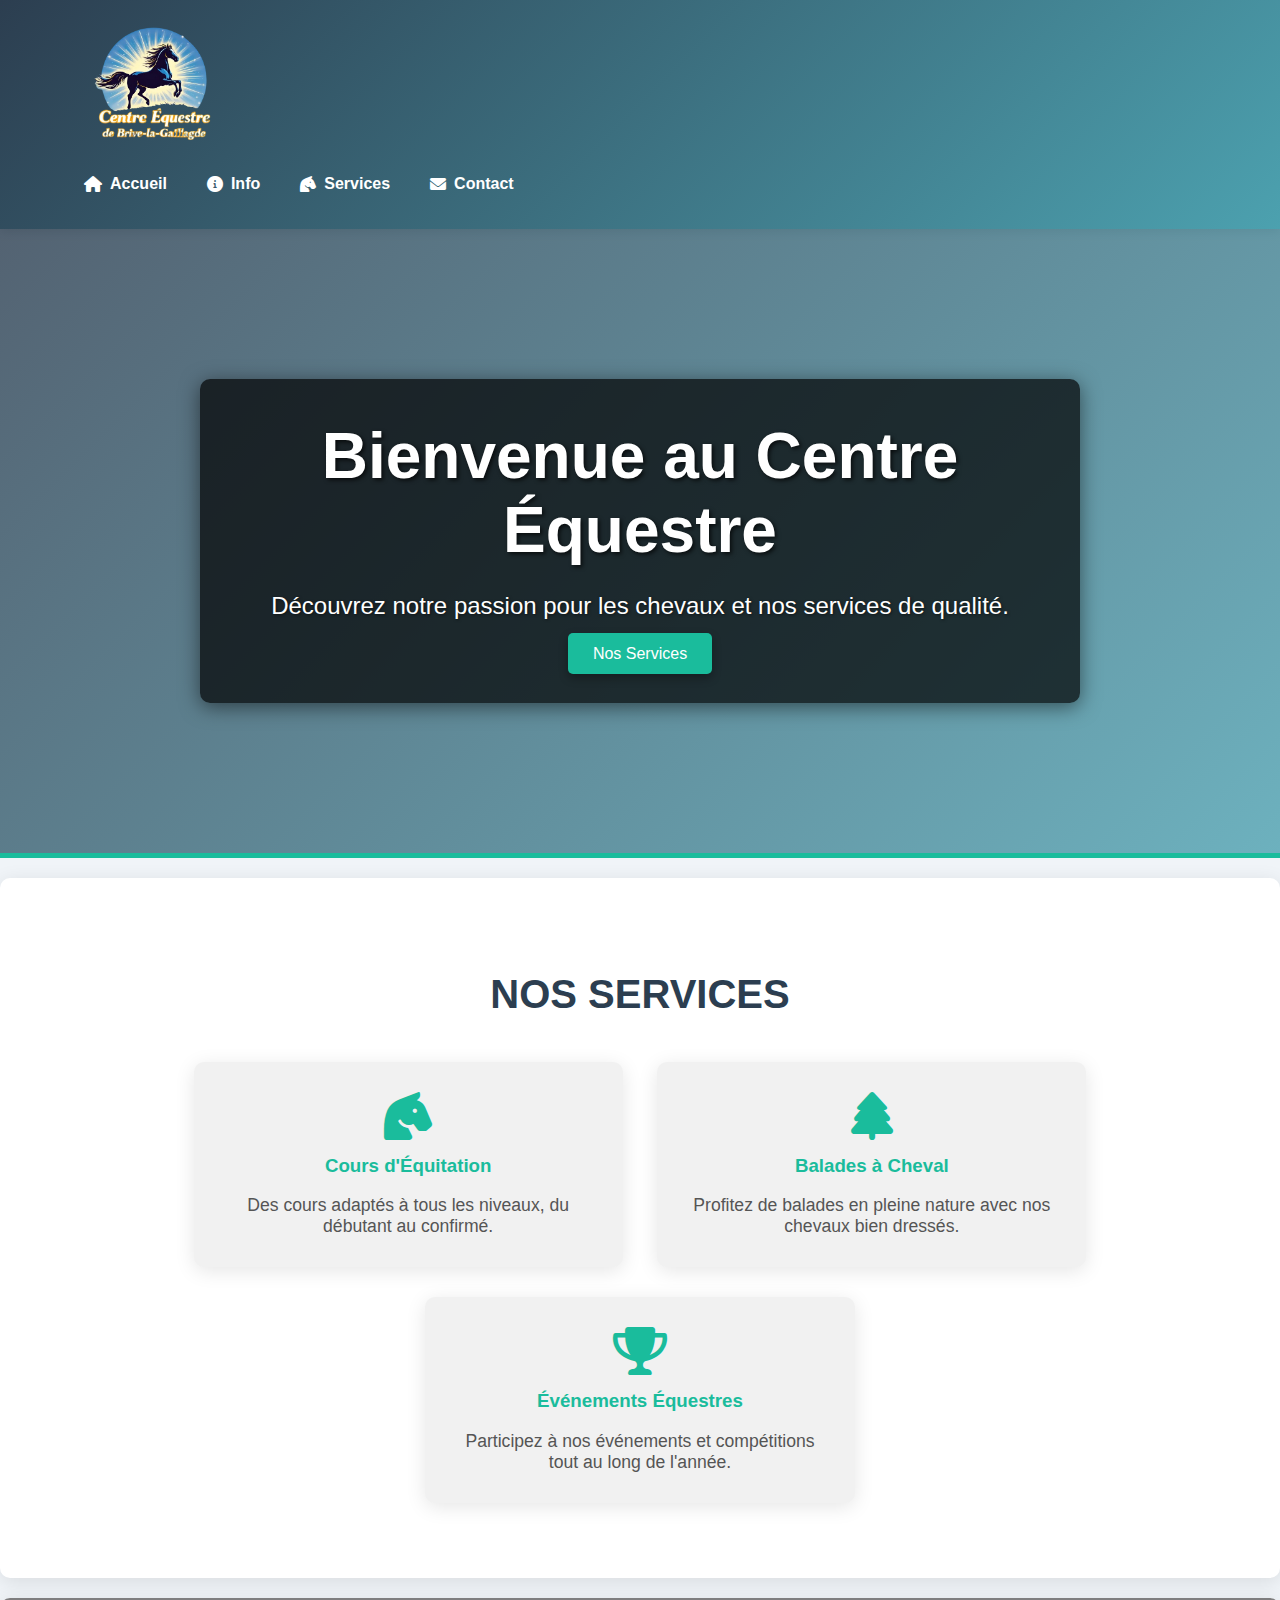
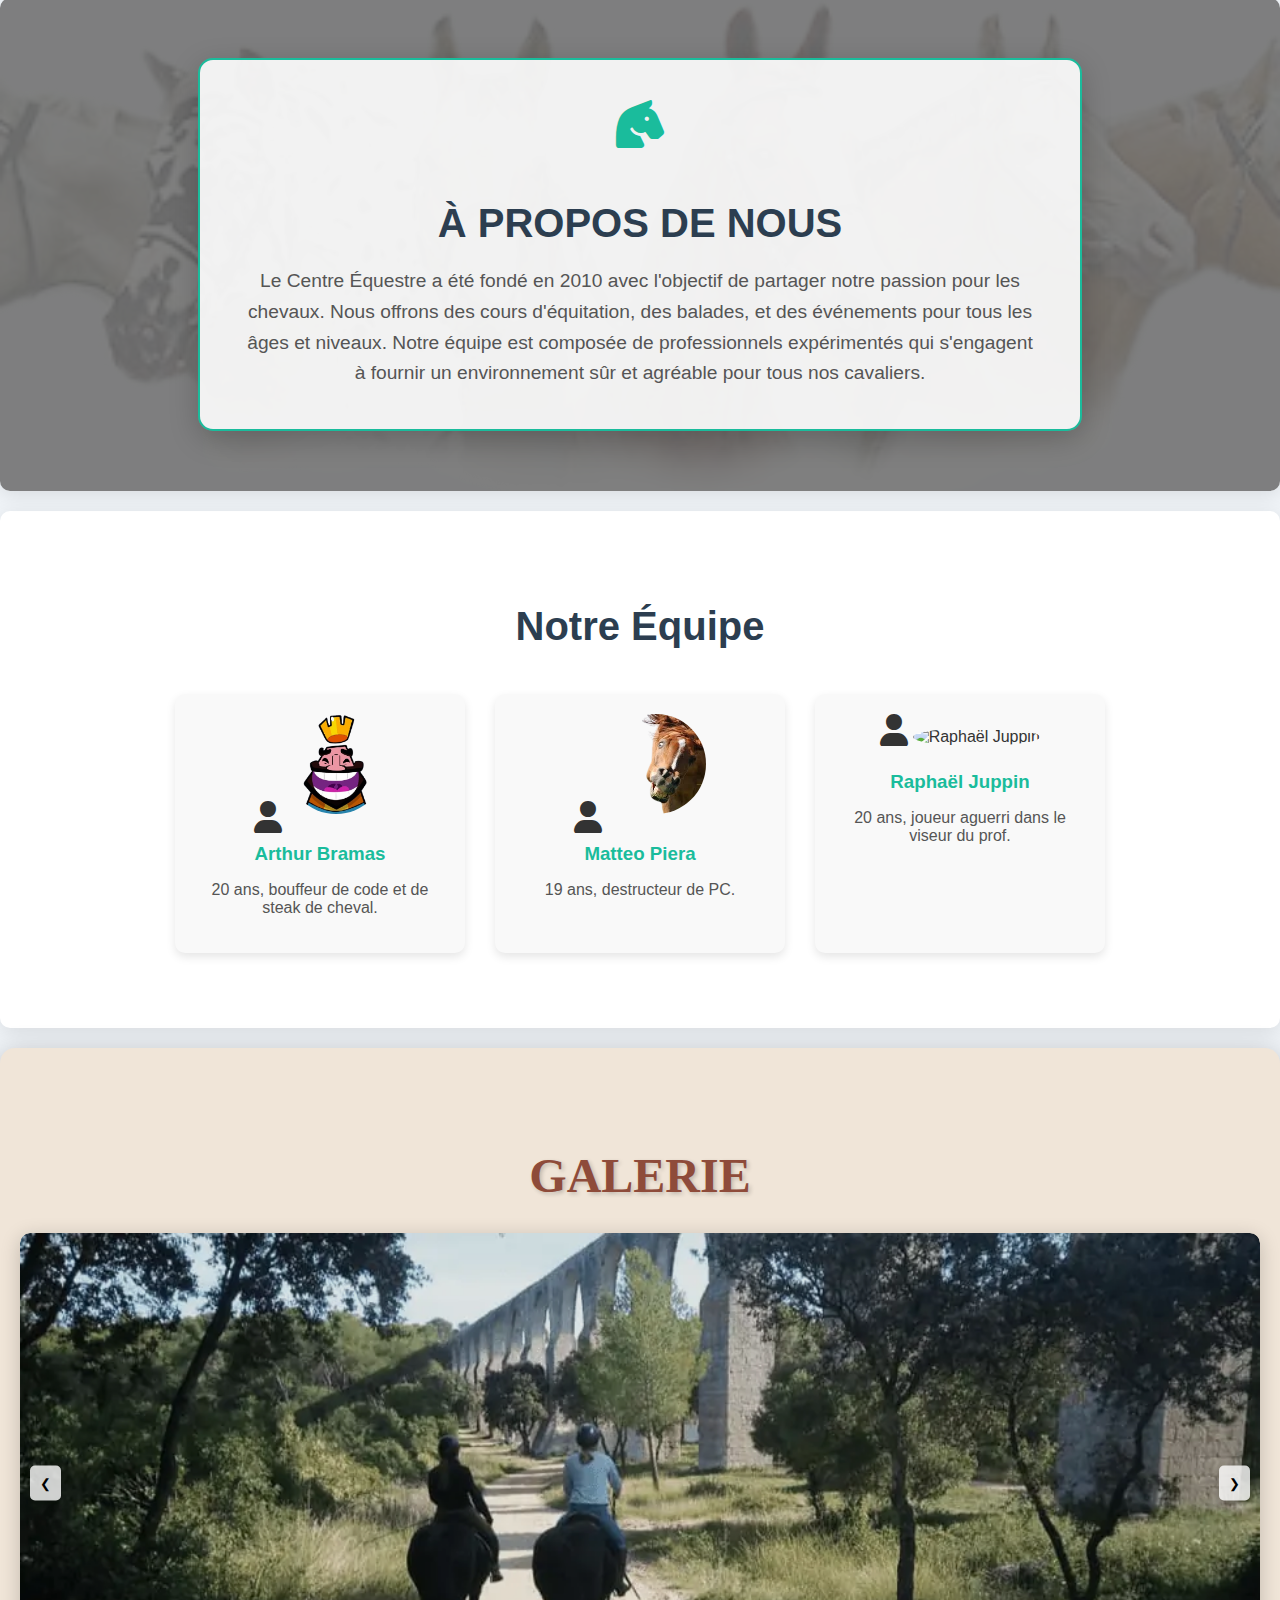
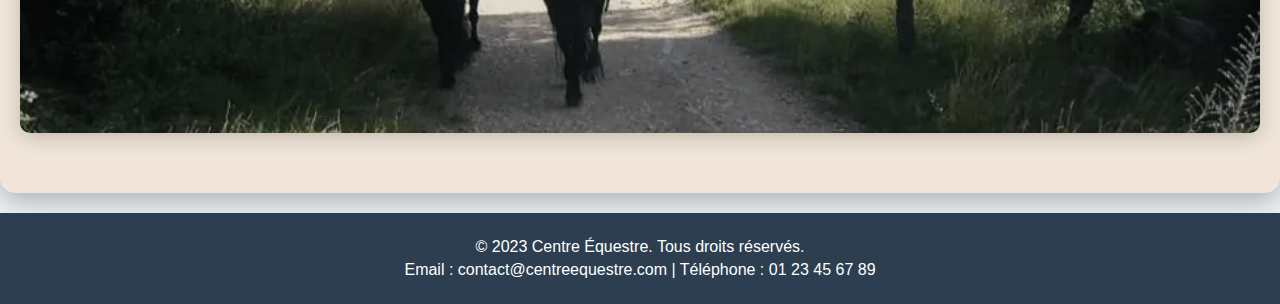
==== index.html @ 0298dc66 "Add files via upload" ====
<!DOCTYPE html>
<html lang="fr">
<head>
    <meta charset="UTF-8">
    <meta name="viewport" content="width=device-width, initial-scale=1.0">
    <title>Centre Équestre</title>
    <link rel="stylesheet" href="css/style-front.css">
    <link rel="stylesheet" href="https://cdnjs.cloudflare.com/ajax/libs/font-awesome/6.0.0-beta3/css/all.min.css">
</head>
<body>
    <header>
        <div class="container">
            <img src="pages-front/images-front/93863d47-8a92-4b31-b3c8-8f9891f6792a-removebg-preview.png" alt="Logo du Centre Équestre" class="logo">
            <nav>
                <ul>
                    <li><a href="index.html"><i class="fas fa-home"></i> Accueil</a></li>
                    <li><a href="pages-front/info/info.html"><i class="fas fa-info-circle"></i> Info</a></li>
                    <li><a href="pages/services.html"><i class="fas fa-horse-head"></i> Services</a></li>
                    <li><a href="pages/contact.html"><i class="fas fa-envelope"></i> Contact</a></li>
                </ul>
            </nav>
        </div>
    </header>

    <main>
        <section class="hero">
            <div class="hero-content">
                <h1>Bienvenue au Centre Équestre</h1>
                <p>Découvrez notre passion pour les chevaux et nos services de qualité.</p>
                <a href="pages/services.html" class="btn">Nos Services</a>
            </div>
        </section>

        <section class="features">
            <h2>Nos Services</h2>
            <div class="feature">
                <i class="fas fa-horse-head fa-3x"></i>
                <h3>Cours d'Équitation</h3>
                <p>Des cours adaptés à tous les niveaux, du débutant au confirmé.</p>
            </div>
            <div class="feature">
                <i class="fas fa-tree fa-3x"></i>
                <h3>Balades à Cheval</h3>
                <p>Profitez de balades en pleine nature avec nos chevaux bien dressés.</p>
            </div>
            <div class="feature">
                <i class="fas fa-trophy fa-3x"></i>
                <h3>Événements Équestres</h3>
                <p>Participez à nos événements et compétitions tout au long de l'année.</p>
            </div>
        </section>
        <section class="about">
            <div class="about-content">
                <i class="fas fa-horse-head"></i>
                <h2>À Propos de Nous</h2>
                <p>Le Centre Équestre a été fondé en 2010 avec l'objectif de partager notre passion pour les chevaux. Nous offrons des cours d'équitation, des balades, et des événements pour tous les âges et niveaux. Notre équipe est composée de professionnels expérimentés qui s'engagent à fournir un environnement sûr et agréable pour tous nos cavaliers.</p>
            </div>
        </section>
        
        <section class="team">
            <h2>Notre Équipe</h2>
            <div class="team-container">
                <div class="team-member">
                    <i class="fas fa-user fa-2x"></i>
                    <img src="pages-front/images-front/heheha.png" alt="Arthur Bramas" class="team-member-img">
                    <h3>Arthur Bramas</h3>
                    <p>20 ans, bouffeur de code et de steak de cheval.</p>
                  
                </div>
                <div class="team-member">
                    <i class="fas fa-user fa-2x"></i>
                    <img src="pages-front/images-front/images-removebg-preview (1).png" alt="Matteo Piera" class="team-member-img">
                    <h3>Matteo Piera</h3>
                    <p>19 ans, destructeur de PC.</p>
                   
                </div>
                <div class="team-member">
                    <i class="fas fa-user fa-2x"></i>
                    <img src="images-front/raphael.jpg" alt="Raphaël Juppin" class="team-member-img">
                    <h3>Raphaël Juppin</h3>
                    <p>20 ans, joueur aguerri dans le viseur du prof.</p>
                   
                </div>
            </div>
        </section>

       

        <section class="gallery">
            <h2>Galerie</h2>
            <div class="carousel">
                <div class="carousel-images">
                    <img src="pages-front/images-front/a-cheval-sur-les-monts-teyran-banniere.webp" alt="Cheval 1" class="carousel-image">
                    <img src="pages-front/images-front/3_5_1_9-Pferde-scaled.jpg" alt="Cheval 2" class="carousel-image">
                    <img src="pages-front/images-front/banniere-odeurs.png" alt="Cheval 3" class="carousel-image">
                    <img src="pages-front/images-front/banniere-accueil-v2-jpg_5a38ec7698bea.jpg" alt="Cheval 4" class="carousel-image">
                    <img src="pages-front/images-front/banniere-cheval800-jpg.webp" alt="Cheval 5" class="carousel-image">
                    <img src="pages-front/images-front/prepa-trans-banniere-site.webp" alt="Cheval 6" class="carousel-image">
                </div>
                <button class="carousel-button prev" onclick="moveSlide(-1)">&#10094;</button>
                <button class="carousel-button next" onclick="moveSlide(1)">&#10095;</button>
            </div>
        </section>

      
    </main>

    <footer>
        <div class="container">
            <p>&copy; 2023 Centre Équestre. Tous droits réservés.</p>
            <p>Email : contact@centreequestre.com | Téléphone : 01 23 45 67 89</p>
        </div>
    </footer>

    <script>
        let currentSlide = 0;
        const totalSlides = document.querySelectorAll('.carousel-image').length;
        const carouselImages = document.querySelector('.carousel-images');

        function showSlide(index) {
            // Réinitialiser l'index si nécessaire
            if (index >= totalSlides) {
                currentSlide = 0;
            } else if (index < 0) {
                currentSlide = totalSlides - 1;
            } else {
                currentSlide = index;
            }

            // Déplacer le carrousel
            carouselImages.style.transform = 'translateX(' + (-currentSlide * 100) + '%)';
        }

        function moveSlide(direction) {
            showSlide(currentSlide + direction);
        }

        // Fonction d'auto-défilement
        function autoSlide() {
            moveSlide(1);
        }

        // Démarrer l'auto-défilement
        let slideInterval = setInterval(autoSlide, 3000); // Change d'image toutes les 3 secondes

        // Arrêter l'auto-défilement lors du survol
        const carousel = document.querySelector('.carousel');
        carousel.addEventListener('mouseover', () => clearInterval(slideInterval));
        carousel.addEventListener('mouseout', () => slideInterval = setInterval(autoSlide, 3000));

        // Afficher la première diapositive au chargement
        showSlide(currentSlide);
    </script>
</body>
</html>
---- css/style-front.css ----
/* Style général */
body {
    font-family: 'Arial', sans-serif;
    margin: 0;
    padding: 0;
    background-color: #f0f4f8;
    color: #333;
    transition: background-color 0.3s ease;
}

.container {
    width: 90%;
    max-width: 1200px;
    margin: 0 auto;
}

/* En-tête */
header {
    background: linear-gradient(135deg, #2c3e50, #4ca1af);
    color: white;
    padding: 20px 0;
    box-shadow: 0 2px 10px rgba(0, 0, 0, 0.2);
    transition: background 0.3s ease;
}

.header-content {
    display: flex;
    justify-content: space-between;
    align-items: center;
}

.logo {
    width: 180px;
    transition: transform 0.3s;
}

.logo:hover {
    transform: scale(1.1);
}

nav ul {
    list-style: none;
    padding: 0;
    display: flex;
}

nav ul li {
    margin: 0 20px;
}

nav ul li a {
    color: white;
    text-decoration: none;
    font-weight: bold;
    transition: color 0.3s, transform 0.3s;
    display: flex;
    align-items: center;
}

nav ul li a i {
    margin-right: 8px;
}

nav ul li a:hover {
    color: #1abc9c;
    transform: scale(1.05);
}

/* Section Héros */
.hero {
    background: linear-gradient(135deg, rgba(44, 62, 80, 0.8), rgba(76, 160, 175, 0.8)), url('images/cheval1.jpg') no-repeat center center/cover;
    color: white;
    text-align: center;
    padding: 150px 20px;
    position: relative;
    border-bottom: 5px solid #1abc9c;
    animation: fadeIn 1s;
    overflow: hidden;
}

.hero-content {
    background: rgba(0, 0, 0, 0.7);
    padding: 40px;
    border-radius: 10px;
    max-width: 800px;
    margin: 0 auto;
    box-shadow: 0 4px 20px rgba(0, 0, 0, 0.5);
    position: relative;
    z-index: 1;
    transition: transform 0.3s;
}

.hero-content:hover {
    transform: scale(1.05);
}

.hero h1 {
    font-size: 4em;
    margin: 0 0 20px;
    animation: slideIn 0.5s;
    text-shadow: 2px 2px 4px rgba(0, 0, 0, 0.7);
    transition: color 0.3s;
}

.hero h1:hover {
    color: #ffeb3b;
}

.hero p {
    font-size: 1.5em;
    margin: 10px 0 20px;
    line-height: 1.6;
    text-shadow: 1px 1px 3px rgba(0, 0, 0, 0.5);
    transition: color 0.3s;
}

.hero p:hover {
    color: #ffeb3b;
}

.btn {
    background: #ffeb3b;
    color: #333;
    padding: 12px 25px;
    text-decoration: none;
    border-radius: 5px;
    transition: background 0.3s, transform 0.3s;
    font-size: 1.2em;
    box-shadow: 0 4px 10px rgba(0, 0, 0, 0.3);
}

.btn:hover {
    background: #fdd835;
    transform: scale(1.05);
    box-shadow: 0 6px 15px rgba(0, 0, 0, 0.4);
}

/* Section des fonctionnalités */
.features {
    padding: 60px 20px;
    text-align: center;
    background-color: #ffffff;
    border-radius: 10px;
    box-shadow: 0 4px 20px rgba(0, 0, 0, 0.1);
    margin: 20px 0;
    transition: transform 0.3s;
}

.features:hover {
    transform: scale(1.02);
}

.features h2 {
    margin-bottom: 30px;
    font-size: 2.5em;
    color: #2c3e50;
    text-transform: uppercase;
}

.feature {
    background: #f1f1f1;
    border-radius: 10px;
    padding: 30px;
    margin: 15px;
    box-shadow: 0 4px 20px rgba(0, 0, 0, 0.1);
    display: inline-block;
    width: calc(33% - 40px);
    transition: transform 0.3s, box-shadow 0.3s, background-color 0.3s;
    position: relative;
}

.feature i {
    color: #1abc9c;
    margin-bottom: 15px;
    font-size: 3em;
}

.feature:hover {
    transform: translateY(-10px);
    box-shadow: 0 8px 30px rgba(0, 0, 0, 0.2);
    background-color: #e0f7fa;
}

.feature h3 {
    margin-top: 0;
    color: #1abc9c;
    transition: color 0.3s;
}

.feature:hover h3 {
    color: #00796b;
}

.feature p {
    margin: 10px 0 0;
    color: #555;
    font-size: 1.1em;
    transition: color 0.3s;
}

.feature:hover p {
    color: #333;
}

/* Section des témoignages */
.testimonials {
    background: #e9f1f7;
    padding: 60px 20px;
    text-align: center;
}

.testimonials h2 {
    margin-bottom: 30px;
    font-size: 2.5em;
}

.testimonial {
    margin: 20px 0;
    font-style: italic;
    transition: transform 0.3s;
}

.testimonial:hover {
    transform: scale(1.05);
}

/* Section galerie */
.gallery {
    padding: 60px 20px; /* Espacement autour de la section */
    background-color: #f0e5d8; /* Fond beige clair pour la section */
    border-radius: 15px; /* Coins arrondis */
    box-shadow: 0 8px 30px rgba(0, 0, 0, 0.3); /* Ombre plus marquée pour donner de la profondeur */
    margin: 20px 0; /* Marge en haut et en bas */
    text-align: center; /* Centrer le texte */
    position: relative; /* Position relative pour les éléments internes */
    overflow: hidden; /* Pour masquer les débordements */
}

.gallery h2 {
    margin-bottom: 30px; /* Espacement sous le titre */
    font-size: 3em; /* Taille du titre */
    color: #8e4b3a; /* Couleur du titre */
    text-transform: uppercase; /* Mettre en majuscules */
    font-family: 'Georgia', serif; /* Police serif pour un style élégant */
    position: relative; /* Position relative pour l'animation */
    z-index: 1; /* Placer le titre au-dessus de l'élément de fond */
    text-shadow: 2px 2px 4px rgba(0, 0, 0, 0.2); /* Ombre pour le texte */
}

.gallery-container {
    display: grid; /* Utiliser une grille pour aligner les images */
    grid-template-columns: repeat(auto-fill, minmax(250px, 1fr)); /* Grille responsive */
    gap: 20px; /* Espacement entre les images */
    z-index: 1; /* Placer les images au-dessus de l'élément de fond */
}

.gallery-item {
    position: relative; /* Position relative pour les éléments internes */
    overflow: hidden; /* Pour masquer les débordements */
    border-radius: 10px; /* Coins arrondis */
    transition: transform 0.3s, box-shadow 0.3s; /* Transition pour l'effet de survol */
}

.gallery-item img {
    width: 100%; /* Largeur de l'image */
    height: auto; /* Hauteur automatique pour garder les proportions */
    border-radius: 10px; /* Coins arrondis pour l'image */
    transition: transform 0.3s; /* Transition pour l'effet de survol */
}

.gallery-item:hover {
    transform: scale(1.05); /* Effet de zoom au survol */
    box-shadow: 0 8px 30px rgba(0, 0, 0, 0.3); /* Ombre plus marquée au survol */
}

.gallery-item:hover img {
    transform: scale(1.1); /* Légère augmentation de la taille de l'image au survol */
}

/* Ajout d'un effet de filtre sur les images */
.gallery-item::before {
    content: ''; /* Créer un élément avant */
    position: absolute; /* Positionner l'élément */
    top: 0; /* Alignement en haut */
    left: 0; /* Alignement à gauche */
    right: 0; /* Alignement à droite */
    bottom: 0; /* Alignement en bas */
    background: rgba(142, 75, 58, 0.5); /* Couleur semi-transparente pour un effet de filtre */
    opacity: 0; /* Opacité initiale */
    transition: opacity 0.3s; /* Transition pour l'effet de survol */
}

.gallery-item:hover::before {
    opacity: 1; /* Rendre l'élément visible au survol */
}

/* Pied de page */
footer {
    background: #2c3e50;
    color: white;
    text-align: center;
    padding: 15px 0;
    position: relative;
    bottom: 0;
    width: 100%;
}

footer p {
    margin: 5px 0; /* Espacement autour des paragraphes */
}

/* Animations */
@keyframes fadeIn {
    from {
        opacity: 0;
    }
    to {
        opacity: 1;
    }
}

@keyframes slideIn {
    from {
        transform: translateY(-20px);
        opacity: 0;
    }
    to {
        transform: translateY(0);
        opacity: 1;
    }
}

/* Section À Propos de Nous */
.about {
    background-color: #ffffff; /* Fond blanc pour la section */
    padding: 60px 20px; /* Espacement autour de la section */
    border-radius: 10px; /* Coins arrondis */
    box-shadow: 0 4px 20px rgba(0, 0, 0, 0.1); /* Ombre pour donner de la profondeur */
    text-align: center; /* Centrer le texte */
    margin: 20px 0; /* Marge en haut et en bas */
}

.about h2 {
    margin-bottom: 20px; /* Espacement sous le titre */
    font-size: 2.5em; /* Taille du titre */
    color: #2c3e50; /* Couleur du titre */
}

.about p {
    font-size: 1.2em; /* Taille de la police pour le texte */
    line-height: 1.6; /* Hauteur de ligne pour une meilleure lisibilité */
    color: #555; /* Couleur du texte */
    max-width: 800px; /* Largeur maximale pour le texte */
    margin: 0 auto; /* Centrer le texte */
}

/* Section Notre Équipe */
.team {
    padding: 60px 20px; /* Espacement autour de la section */
    background-color: #ffffff; /* Fond blanc pour la section */
    border-radius: 10px; /* Coins arrondis */
    box-shadow: 0 4px 20px rgba(0, 0, 0, 0.1); /* Ombre pour donner de la profondeur */
    margin: 20px 0; /* Marge en haut et en bas */
}

.team h2 {
    margin-bottom: 30px; /* Espacement sous le titre */
    font-size: 2.5em; /* Taille du titre */
    color: #2c3e50; /* Couleur du titre */
    text-align: center; /* Centrer le titre */
}

.team-container {
    display: flex; /* Utiliser flexbox pour aligner les membres de l'équipe */
    justify-content: center; /* Centrer les membres */
    flex-wrap: wrap; /* Permettre aux éléments de passer à la ligne */
}

.team-member {
    background: #f9f9f9; /* Fond gris clair pour chaque membre */
    border-radius: 10px; /* Coins arrondis */
    padding: 20px; /* Espacement interne */
    margin: 15px; /* Marge entre les membres */
    box-shadow: 0 4px 10px rgba(0, 0, 0, 0.1); /* Ombre pour donner de la profondeur */
    width: 250px; /* Largeur fixe pour les membres */
    text-align: center; /* Centrer le texte */
    transition: transform 0.3s, box-shadow 0.3s; /* Transition pour l'effet de survol */
    position: relative; /* Position relative pour l'animation */
}

.team-member:hover {
    transform: translateY(-5px); /* Effet de levée au survol */
    box-shadow: 0 6px 20px rgba(0, 0, 0, 0.2); /* Ombre plus marquée au survol */
}

.team-member img {
    border-radius: 50%; /* Rendre l'image ronde */
    width: 100px; /* Largeur de l'image */
    height: 100px; /* Hauteur de l'image */
    object-fit: cover; /* Couvrir l'espace sans déformer l'image */
    margin-bottom: 15px; /* Espacement sous l'image */
}

.team-member h3 {
    color: #1abc9c; /* Couleur du nom */
    margin: 10px 0; /* Espacement autour du nom */
}

.team-member p {
    color: #555; /* Couleur du texte */
    font-size: 1em; /* Taille du texte */
}

/* Animation pour l'apparition des membres de l'équipe */
@keyframes fadeIn {
    from {
        opacity: 0;
        transform: translateY(20px);
    }
    to {
        opacity: 1;
        transform: translateY(0);
    }
}

.team-member {
    animation: fadeIn 0.5s ease forwards; /* Animation d'apparition */
}

/* Ajout d'une section pour les compétences */
.team-member .skills {
    margin-top: 10px; /* Espacement au-dessus des compétences */
    font-size: 0.9em; /* Taille de la police pour les compétences */
    color: #ffffff; /* Couleur des compétences */
    background: rgba(0, 0, 0, 0.5); /* Fond semi-transparent */
    padding: 10px; /* Espacement interne */
    border-radius: 5px; /* Coins arrondis */
    display: flex; /* Utiliser flexbox pour aligner les compétences */
    justify-content: center; /* Centrer les compétences */
    flex-wrap: wrap; /* Permettre aux compétences de passer à la ligne */
}

.skill {
    background: #1abc9c; /* Couleur de fond pour chaque compétence */
    color: white; /* Couleur du texte */
    border-radius: 5px; /* Coins arrondis */
    padding: 5px 10px; /* Espacement interne */
    margin: 5px; /* Marge entre les compétences */
    font-size: 0.8em; /* Taille de la police pour les compétences */
    transition: transform 0.3s; /* Transition pour l'effet de survol */
}

.skill:hover {
    transform: scale(1.1); /* Effet de zoom au survol des compétences */
}

/* Section Informations */
.info {
    padding: 40px 20px; /* Espacement autour de la section */
    background-color: #ffffff; /* Fond blanc pour la section */
    border-radius: 10px; /* Coins arrondis */
    box-shadow: 0 4px 20px rgba(0, 0, 0, 0.1); /* Ombre pour donner de la profondeur */
    margin: 20px 0; /* Marge en haut et en bas */
    text-align: left; /* Alignement à gauche pour le texte */
    transition: transform 0.3s; /* Transition pour l'effet de survol */
}

.info:hover {
    transform: scale(1.02); /* Légère augmentation de la taille au survol */
}

.info h2 {
    margin-bottom: 20px; /* Espacement sous le titre */
    font-size: 2.5em; /* Taille du titre */
    color: #2c3e50; /* Couleur du titre */
    text-transform: uppercase; /* Mettre en majuscules */
    position: relative; /* Position relative pour l'animation */
    animation: fadeIn 0.5s ease; /* Animation d'apparition */
}

.info p {
    margin-bottom: 15px; /* Espacement sous chaque paragraphe */
    line-height: 1.6; /* Hauteur de ligne pour une meilleure lisibilité */
    color: #555; /* Couleur du texte */
    transition: color 0.3s; /* Transition pour la couleur */
}

.info p:hover {
    color: #1abc9c; /* Changer la couleur du texte au survol */
}

.info ul {
    list-style-type: disc; /* Type de liste */
    padding-left: 20px; /* Espacement à gauche */
}

.info ul li {
    margin-bottom: 10px; /* Espacement sous chaque élément de la liste */
    transition: transform 0.3s; /* Transition pour l'effet de survol */
}

.info ul li:hover {
    transform: translateX(5px); /* Légère translation à droite au survol */
}

/* Animation pour l'apparition des éléments */
@keyframes fadeIn {
    from {
        opacity: 0;
        transform: translateY(20px);
    }
    to {
        opacity: 1;
        transform: translateY(0);
    }
}

/* Liste des services */
.info ul {
    list-style-type: disc; /* Style de liste */
    margin-left: 20px; /* Marge à gauche pour la liste */
}

.info ul li {
    margin: 10px 0; /* Espacement entre les éléments de la liste */
    font-size: 1.1em; /* Taille du texte */
    color: #333; /* Couleur du texte */
}

.info blockquote {
    background: #f9f9f9; /* Fond gris clair pour les citations */
    border-left: 5px solid #1abc9c; /* Bordure à gauche */
    padding: 10px 20px; /* Espacement interne */
    margin: 20px 0; /* Marge autour des citations */
    font-style: italic; /* Italique pour les citations */
    color: #666; /* Couleur du texte des citations */
}

.pricing-table {
    display: flex; /* Utiliser flexbox pour aligner les éléments */
    justify-content: center; /* Centrer les éléments */
    flex-wrap: wrap; /* Permettre aux éléments de passer à la ligne */
    margin: 20px 0; /* Marge autour de la table de prix */
}

.pricing-item {
    background: #f1f1f1; /* Fond gris clair pour chaque élément */
    border-radius: 10px; /* Coins arrondis */
    padding: 20px; /* Espacement interne */
    margin: 15px; /* Marge entre les éléments */
    box-shadow: 0 4px 10px rgba(0, 0, 0, 0.1); /* Ombre pour donner de la profondeur */
    width: 250px; /* Largeur fixe pour les éléments */
    text-align: center; /* Centrer le texte */
    transition: transform 0.3s; /* Transition pour l'effet de survol */
}

.pricing-item:hover {
    transform: translateY(-5px); /* Effet de levée au survol */
}

.pricing-item h4 {
    margin: 0; /* Pas de marge pour le titre */
    color: #2c3e50; /* Couleur du titre */
}

.pricing-item p {
    margin: 5px 0; /* Espacement autour des paragraphes */
    color: #555; /* Couleur du texte */
}

/* Styles pour le carrousel */
.carousel {
    position: relative;
    max-width: 100%; /* Largeur maximale */
    margin: 0 auto; /* Centrer le carrousel */
    overflow: hidden; /* Cacher les débordements */
    border-radius: 10px; /* Coins arrondis pour le carrousel */
    box-shadow: 0 4px 20px rgba(0, 0, 0, 0.2); /* Ombre pour donner de la profondeur */
    transition: box-shadow 0.3s; /* Transition pour l'ombre */
    height: 500px; /* Hauteur augmentée pour le carrousel */
}

.carousel:hover {
    box-shadow: 0 8px 30px rgba(0, 0, 0, 0.4); /* Ombre plus marquée au survol */
}

.carousel-images {
    display: flex; /* Utiliser flexbox pour aligner les images */
    transition: transform 0.5s ease; /* Transition pour le mouvement */
}

.carousel-image {
    min-width: 100%; /* Chaque image prend toute la largeur du carrousel */
    height: 100%; /* Hauteur fixe pour les images */
    object-fit: cover; /* Couvrir l'espace sans déformer l'image */
    border-radius: 10px; /* Coins arrondis pour les images */
    filter: brightness(0.9); /* Légère réduction de la luminosité */
    transition: filter 0.3s; /* Transition pour l'effet de survol */
}

.carousel-image:hover {
    filter: brightness(1); /* Rendre l'image plus lumineuse au survol */
}

.carousel-button {
    position: absolute; /* Positionner les boutons */
    top: 50%; /* Centrer verticalement */
    transform: translateY(-50%); /* Ajuster la position */
    background-color: rgba(255, 255, 255, 0.8); /* Fond semi-transparent */
    border: none; /* Pas de bordure */
    padding: 10px; /* Espacement interne */
    cursor: pointer; /* Curseur pointer */
    border-radius: 5px; /* Coins arrondis */
    box-shadow: 0 2px 5px rgba(0, 0, 0, 0.2); /* Ombre pour donner de la profondeur */
    transition: background-color 0.3s, transform 0.3s; /* Transition pour le survol */
}

.carousel-button:hover {
    background-color: rgba(255, 255, 255, 1); /* Changer le fond au survol */
    transform: scale(1.1); /* Agrandir le bouton au survol */
}

.prev {
    left: 10px; /* Positionner à gauche */
}

.next {
    right: 10px; /* Positionner à droite */
}

/* Styles pour la section des types de cours */
.types-cours {
    padding: 60px 20px; /* Espacement autour de la section */
    background-color: #ffffff; /* Fond blanc pour la section */
    border-radius: 10px; /* Coins arrondis */
    box-shadow: 0 4px 20px rgba(0, 0, 0, 0.1); /* Ombre pour donner de la profondeur */
    margin: 20px 0; /* Marge en haut et en bas */
}

.types-cours h3 {
    margin-top: 0; /* Pas d'espacement au-dessus du sous-titre */
    font-size: 2.5em; /* Taille des sous-titres */
    color: #2c3e50; /* Couleur des sous-titres */
    text-align: center; /* Centrer le sous-titre */
    text-transform: uppercase; /* Mettre en majuscules */
    margin-bottom: 30px; /* Espacement sous le sous-titre */
}

.types-cours p {
    text-align: center; /* Centrer le texte */
    font-size: 1.2em; /* Taille du texte */
    color: #555; /* Couleur du texte */
    margin-bottom: 30px; /* Espacement sous le paragraphe */
}

.types-cours ul {
    display: grid; /* Utiliser une grille pour les éléments */
    grid-template-columns: repeat(auto-fill, minmax(300px, 1fr)); /* Grille responsive */
    list-style-type: none; /* Pas de puces pour la liste */
    padding: 0; /* Pas de padding */
    gap: 20px; /* Espacement entre les éléments */
}

.types-cours li {
    background: #1abc9c; /* Couleur de fond pour chaque élément */
    color: white; /* Couleur du texte */
    border-radius: 10px; /* Coins arrondis */
    padding: 20px; /* Espacement interne */
    box-shadow: 0 4px 15px rgba(0, 0, 0, 0.2); /* Ombre pour donner de la profondeur */
    transition: transform 0.3s, box-shadow 0.3s; /* Transition pour l'effet de survol */
    text-align: center; /* Centrer le texte */
    position: relative; /* Position relative pour les éléments enfants */
    overflow: hidden; /* Pour cacher les éléments qui débordent */
}

.types-cours li:hover {
    transform: translateY(-5px); /* Effet de levée au survol */
    box-shadow: 0 6px 25px rgba(0, 0, 0, 0.3); /* Ombre plus marquée au survol */
}

.types-cours li::before {
    content: ''; /* Ajout d'un pseudo-élément pour l'icône */
    position: absolute; /* Positionner l'icône */
    top: 20px; /* Positionner au-dessus de l'élément */
    left: 50%; /* Centrer horizontalement */
    transform: translateX(-50%); /* Ajuster la position */
    width: 60px; /* Largeur de l'ic��ne */
    height: 60px; /* Hauteur de l'icône */
    background: url('path/to/icon.png') no-repeat center center; /* Remplacer par l'URL de l'icône */
    background-size: contain; /* Ajuster la taille de l'icône */
}

.types-cours strong {
    font-size: 1.8em; /* Taille du texte fort */
    display: block; /* Afficher en bloc pour un espacement */
    margin-bottom: 10px; /* Espacement sous le titre */
}

.types-cours li p {
    margin: 10px 0 0; /* Espacement autour des paragraphes */
    color: #f9f9f9; /* Couleur du texte */
    font-size: 1.1em; /* Taille du texte */
}

/* Animation pour les éléments de la liste */
@keyframes fadeIn {
    from {
        opacity: 0;
        transform: translateY(20px);
    }
    to {
        opacity: 1;
        transform: translateY(0);
    }
}

.types-cours li {
    animation: fadeIn 0.5s ease forwards; /* Animation d'apparition */
}

/* Footer */
footer {
    background-color: #2c3e50; /* Couleur de fond du footer */
    color: white; /* Couleur du texte */
    text-align: center; /* Centrer le texte */
    padding: 20px 0; /* Espacement interne */
    margin-top: 20px; /* Marge en haut */
}

footer p {
    margin: 5px 0; /* Espacement autour des paragraphes */
}

/* Section Tarif des Cours */
.pricing {
    background-color: #ffffff; /* Fond blanc pour la section */
    padding: 40px 20px; /* Espacement autour de la section */
    border-radius: 10px; /* Coins arrondis */
    box-shadow: 0 4px 20px rgba(0, 0, 0, 0.1); /* Ombre pour donner de la profondeur */
    margin: 20px 0; /* Marge en haut et en bas */
    text-align: center; /* Centrer le texte */
    animation: fadeIn 0.5s ease; /* Animation d'apparition */
}

.pricing h2 {
    margin-bottom: 30px; /* Espacement sous le titre */
    font-size: 2.5em; /* Taille du titre */
    color: #2c3e50; /* Couleur du titre */
    text-transform: uppercase; /* Mettre en majuscules */
}

.pricing-table {
    display: flex; /* Utiliser flexbox pour aligner les éléments */
    justify-content: center; /* Centrer les éléments */
    flex-wrap: wrap; /* Permettre aux éléments de passer à la ligne */
}

.pricing-item {
    background: #f9f9f9; /* Fond gris clair pour chaque élément */
    border-radius: 10px; /* Coins arrondis */
    padding: 30px; /* Espacement interne */
    margin: 15px; /* Marge entre les éléments */
    box-shadow: 0 4px 10px rgba(0, 0, 0, 0.1); /* Ombre pour donner de la profondeur */
    width: 250px; /* Largeur fixe pour les éléments */
    text-align: center; /* Centrer le texte */
    transition: transform 0.3s, box-shadow 0.3s, background-color 0.3s; /* Transition pour l'effet de survol */
    position: relative; /* Position relative pour l'animation */
}

.pricing-item:hover {
    transform: translateY(-5px); /* Effet de levée au survol */
    box-shadow: 0 6px 20px rgba(0, 0, 0, 0.2); /* Ombre plus marquée au survol */
    background-color: #e0f7fa; /* Changer la couleur de fond au survol */
}

.pricing-item h4 {
    margin: 15px 0; /* Espacement autour du titre */
    color: #1abc9c; /* Couleur du titre */
    font-size: 1.5em; /* Taille du titre */
    transition: color 0.3s; /* Transition pour la couleur */
}

.pricing-item:hover h4 {
    color: #00796b; /* Changer la couleur du titre au survol */
}

.pricing-item p {
    margin: 5px 0; /* Espacement autour des paragraphes */
    color: #555; /* Couleur du texte */
    font-size: 1.1em; /* Taille du texte */
}

/* Animation pour la section de tarification */
@keyframes fadeIn {
    from {
        opacity: 0;
        transform: translateY(20px);
    }
    to {
        opacity: 1;
        transform: translateY(0);
    }
}

/* Section Horaire des Cours */
.schedule {
    padding: 40px 20px; /* Espacement autour de la section */
    background-color: #ffffff; /* Fond blanc pour la section */
    border-radius: 10px; /* Coins arrondis */
    box-shadow: 0 4px 20px rgba(0, 0, 0, 0.1); /* Ombre pour donner de la profondeur */
    margin: 20px 0; /* Marge en haut et en bas */
    text-align: center; /* Centrer le texte */
}

.schedule h2 {
    margin-bottom: 30px; /* Espacement sous le titre */
    font-size: 2.5em; /* Taille du titre */
    color: #2c3e50; /* Couleur du titre */
    text-transform: uppercase; /* Mettre en majuscules */
}

.schedule-table {
    width: 100%; /* Largeur de la table */
    border-collapse: collapse; /* Fusionner les bordures */
    margin: 0 auto; /* Centrer la table */
    border-radius: 10px; /* Coins arrondis pour la table */
    overflow: hidden; /* Pour masquer les coins arrondis */
}

.schedule-table th, .schedule-table td {
    border: 1px solid #ddd; /* Bordure des cellules */
    padding: 12px; /* Espacement interne */
    text-align: center; /* Centrer le texte */
    transition: background-color 0.3s; /* Transition pour la couleur de fond */
}

.schedule-table th {
    background-color: #1abc9c; /* Couleur de fond des en-têtes */
    color: white; /* Couleur du texte des en-têtes */
    font-weight: bold; /* Mettre en gras */
    text-transform: uppercase; /* Mettre en majuscules */
}

.schedule-table tr:nth-child(even) {
    background-color: #f2f2f2; /* Fond gris clair pour les lignes paires */
}

.schedule-table tr:hover {
    background-color: #e0f7fa; /* Changer la couleur de fond au survol */
    transform: scale(1.02); /* Légère augmentation de la taille au survol */
    transition: transform 0.3s; /* Transition pour l'effet de survol */
}

.schedule-table td {
    color: #555; /* Couleur du texte */
    font-size: 1.1em; /* Taille du texte */
}

/* Animation pour l'apparition de la table */
.schedule-table {
    animation: fadeIn 0.5s ease; /* Animation d'apparition */
}

@keyframes fadeIn {
    from {
        opacity: 0;
        transform: translateY(20px);
    }
    to {
        opacity: 1;
        transform: translateY(0);
    }
}

/* Section Instructeurs */
.instructors {
    padding: 60px 20px; /* Espacement autour de la section */
    background-color: #f0f4f8; /* Fond clair pour la section */
    border-radius: 10px; /* Coins arrondis */
    box-shadow: 0 8px 30px rgba(0, 0, 0, 0.2); /* Ombre plus marquée pour donner de la profondeur */
    margin: 20px 0; /* Marge en haut et en bas */
    text-align: center; /* Centrer le texte */
    position: relative; /* Position relative pour les éléments internes */
}

.instructors h2 {
    margin-bottom: 40px; /* Espacement sous le titre */
    font-size: 2.5em; /* Taille du titre */
    color: #2c3e50; /* Couleur du titre */
    text-transform: uppercase; /* Mettre en majuscules */
    font-family: 'Georgia', serif; /* Police serif pour un style élégant */
    position: relative; /* Position relative pour l'animation */
    z-index: 1; /* Placer le titre au-dessus de l'élément de fond */
}

.instructor-cards {
    display: flex; /* Utiliser flexbox pour aligner les cartes */
    justify-content: center; /* Centrer les cartes */
    flex-wrap: wrap; /* Permettre aux cartes de passer à la ligne */
    gap: 30px; /* Espacement entre les cartes */
}

.instructor-card {
    background: linear-gradient(135deg, #1abc9c, #16a085); /* Dégradé de couleur pour chaque carte */
    border-radius: 15px; /* Coins arrondis */
    padding: 20px; /* Espacement interne */
    width: 280px; /* Largeur fixe pour les cartes */
    text-align: center; /* Centrer le texte */
    transition: transform 0.3s, box-shadow 0.3s; /* Transition pour l'effet de survol */
    position: relative; /* Position relative pour les éléments internes */
    overflow: hidden; /* Pour masquer les débordements */
    color: white; /* Couleur du texte */
}

.instructor-card:hover {
    transform: translateY(-10px); /* Effet de levée au survol */
    box-shadow: 0 10px 40px rgba(0, 0, 0, 0.3); /* Ombre plus marquée au survol */
}

.instructor-image {
    width: 100%; /* Largeur de l'image */
    height: 200px; /* Hauteur fixe pour l'image */
    object-fit: cover; /* Couvrir l'espace sans déformer l'image */
    border-radius: 15px 15px 0 0; /* Coins arrondis en haut */
    transition: transform 0.3s; /* Transition pour l'effet de survol */
}

.instructor-image:hover {
    transform: scale(1.1); /* Légère augmentation de la taille au survol */
}

.instructor-card h3 {
    margin: 15px 0; /* Espacement autour du nom */
    font-size: 1.8em; /* Taille du nom */
    font-family: 'Georgia', serif; /* Police serif pour un style élégant */
    transition: color 0.3s; /* Transition pour la couleur */
}

.instructor-card p {
    font-size: 1em; /* Taille du texte */
    line-height: 1.5; /* Hauteur de ligne pour une meilleure lisibilité */
    transition: color 0.3s; /* Transition pour la couleur */
}

.instructor-card:hover h3 {
    color: #ffeb3b; /* Changer la couleur du nom au survol */
}

.instructor-card:hover p {
    color: #ffffff; /* Changer la couleur du texte au survol */
}

/* Animation pour l'apparition des éléments */
@keyframes fadeIn {
    from {
        opacity: 0;
        transform: translateY(20px);
    }
    to {
        opacity: 1;
        transform: translateY(0);
    }
}

/* Section Blog */
.blog {
    padding: 40px 20px; /* Espacement autour de la section */
    background-color: #f7f9fc; /* Fond gris clair pour la section */
    border-radius: 10px; /* Coins arrondis */
    box-shadow: 0 4px 20px rgba(0, 0, 0, 0.1); /* Ombre pour donner de la profondeur */
    margin: 20px 0; /* Marge en haut et en bas */
    text-align: center; /* Centrer le texte */
    position: relative; /* Position relative pour les éléments internes */
}

.blog::before {
    content: ""; /* Créer un élément avant */
    position: absolute; /* Positionner l'élément */
    top: 0; /* Alignement en haut */
    left: 0; /* Alignement à gauche */
    right: 0; /* Alignement à droite */
    height: 100%; /* Hauteur de la section */
    background: linear-gradient(135deg, #1abc9c, #16a085); /* Dégradé de couleur */
    opacity: 0.1; /* Opacité pour un effet subtil */
    border-radius: 10px; /* Coins arrondis */
    z-index: 0; /* Envoyer l'élément en arrière-plan */
}

.blog h2 {
    margin-bottom: 30px; /* Espacement sous le titre */
    font-size: 2.5em; /* Taille du titre */
    color: #2c3e50; /* Couleur du titre */
    text-transform: uppercase; /* Mettre en majuscules */
    position: relative; /* Position relative pour l'animation */
    z-index: 1; /* Placer le titre au-dessus de l'élément de fond */
}

.blog-posts {
    display: grid; /* Utiliser une grille pour aligner les articles */
    grid-template-columns: repeat(auto-fill, minmax(300px, 1fr)); /* Grille responsive */
    gap: 20px; /* Espacement entre les articles */
    z-index: 1; /* Placer les articles au-dessus de l'élément de fond */
}

.blog-post {
    background: white; /* Fond blanc pour chaque article */
    border-radius: 10px; /* Coins arrondis */
    padding: 20px; /* Espacement interne */
    box-shadow: 0 4px 10px rgba(0, 0, 0, 0.1); /* Ombre pour donner de la profondeur */
    transition: transform 0.3s, box-shadow 0.3s; /* Transition pour l'effet de survol */
    position: relative; /* Position relative pour les éléments internes */
}

.blog-post:hover {
    transform: translateY(-5px); /* Effet de levée au survol */
    box-shadow: 0 6px 20px rgba(0, 0, 0, 0.2); /* Ombre plus marquée au survol */
}

.blog-image {
    width: 100%; /* Largeur de l'image */
    height: auto; /* Hauteur automatique pour garder les proportions */
    border-radius: 10px; /* Coins arrondis pour l'image */
    margin-bottom: 15px; /* Espacement sous l'image */
}

.blog-post h3 {
    margin: 10px 0; /* Espacement autour du titre */
    color: #1abc9c; /* Couleur du titre */
    font-family: 'Georgia', serif; /* Police serif pour un style de blog */
    font-size: 1.8em; /* Taille du titre */
}

.blog-post p {
    color: #555; /* Couleur du texte */
    font-size: 1em; /* Taille du texte */
    line-height: 1.6; /* Hauteur de ligne pour une meilleure lisibilité */
}

.btn {
    background: #1abc9c; /* Couleur du bouton */
    color: white; /* Couleur du texte du bouton */
    padding: 12px 25px; /* Espacement interne */
    text-decoration: none; /* Pas de soulignement */
    border-radius: 5px; /* Coins arrondis */
    transition: background 0.3s, transform 0.3s; /* Transition pour l'effet de survol */
    font-size: 1em; /* Taille du texte */
    margin-top: 10px; /* Espacement au-dessus du bouton */
}

.btn:hover {
    background: #16a085; /* Couleur du bouton au survol */
    transform: scale(1.05); /* Légère augmentation de la taille au survol */
}
/* Section À Propos de Nous */
/* Section À Propos de Nous */
.about {
    background: linear-gradient(rgba(255, 255, 255, 0.8), rgba(255, 255, 255, 0.8)), url('../pages-front/images-front/unnamed.png') no-repeat center center/cover;
    padding: 60px 20px;
    border-radius: 10px;
    box-shadow: 0 4px 20px rgba(0, 0, 0, 0.1);
    text-align: center;
    margin: 20px 0;
    position: relative;
    overflow: hidden;
}

.about::before {
    content: '';
    position: absolute;
    top: 0;
    left: 0;
    right: 0;
    bottom: 0;
    background: rgba(0, 0, 0, 0.5);
    z-index: 1;
}

.about-content {
    position: relative;
    z-index: 2;
    max-width: 800px;
    margin: 0 auto;
    background: rgba(255, 255, 255, 0.9);
    padding: 40px;
    border-radius: 15px;
    box-shadow: 0 8px 30px rgba(0, 0, 0, 0.2);
    border: 2px solid #1abc9c;
    transition: transform 0.3s, box-shadow 0.3s;
}

.about-content:hover {
    transform: scale(1.02);
    box-shadow: 0 12px 40px rgba(0, 0, 0, 0.3);
}

.about h2 {
    margin-bottom: 20px;
    font-size: 2.5em;
    color: #2c3e50;
    text-transform: uppercase;
    animation: fadeIn 0.5s ease;
}

.about p {
    font-size: 1.2em;
    line-height: 1.6;
    color: #555;
    max-width: 800px;
    margin: 0 auto;
    animation: fadeIn 0.7s ease;
}

.about i {
    font-size: 3em;
    color: #1abc9c;
    margin-bottom: 20px;
    animation: fadeIn 0.5s ease;
}

@keyframes fadeIn {
    from {
        opacity: 0;
        transform: translateY(20px);
    }
    to {
        opacity: 1;
        transform: translateY(0);
    }
}

/* Ajout d'une animation de battement pour l'icône */
@keyframes pulse {
    0%, 100% {
        transform: scale(1);
    }
    50% {
        transform: scale(1.1);
    }
}

.about i {
    animation: pulse 2s infinite;
}
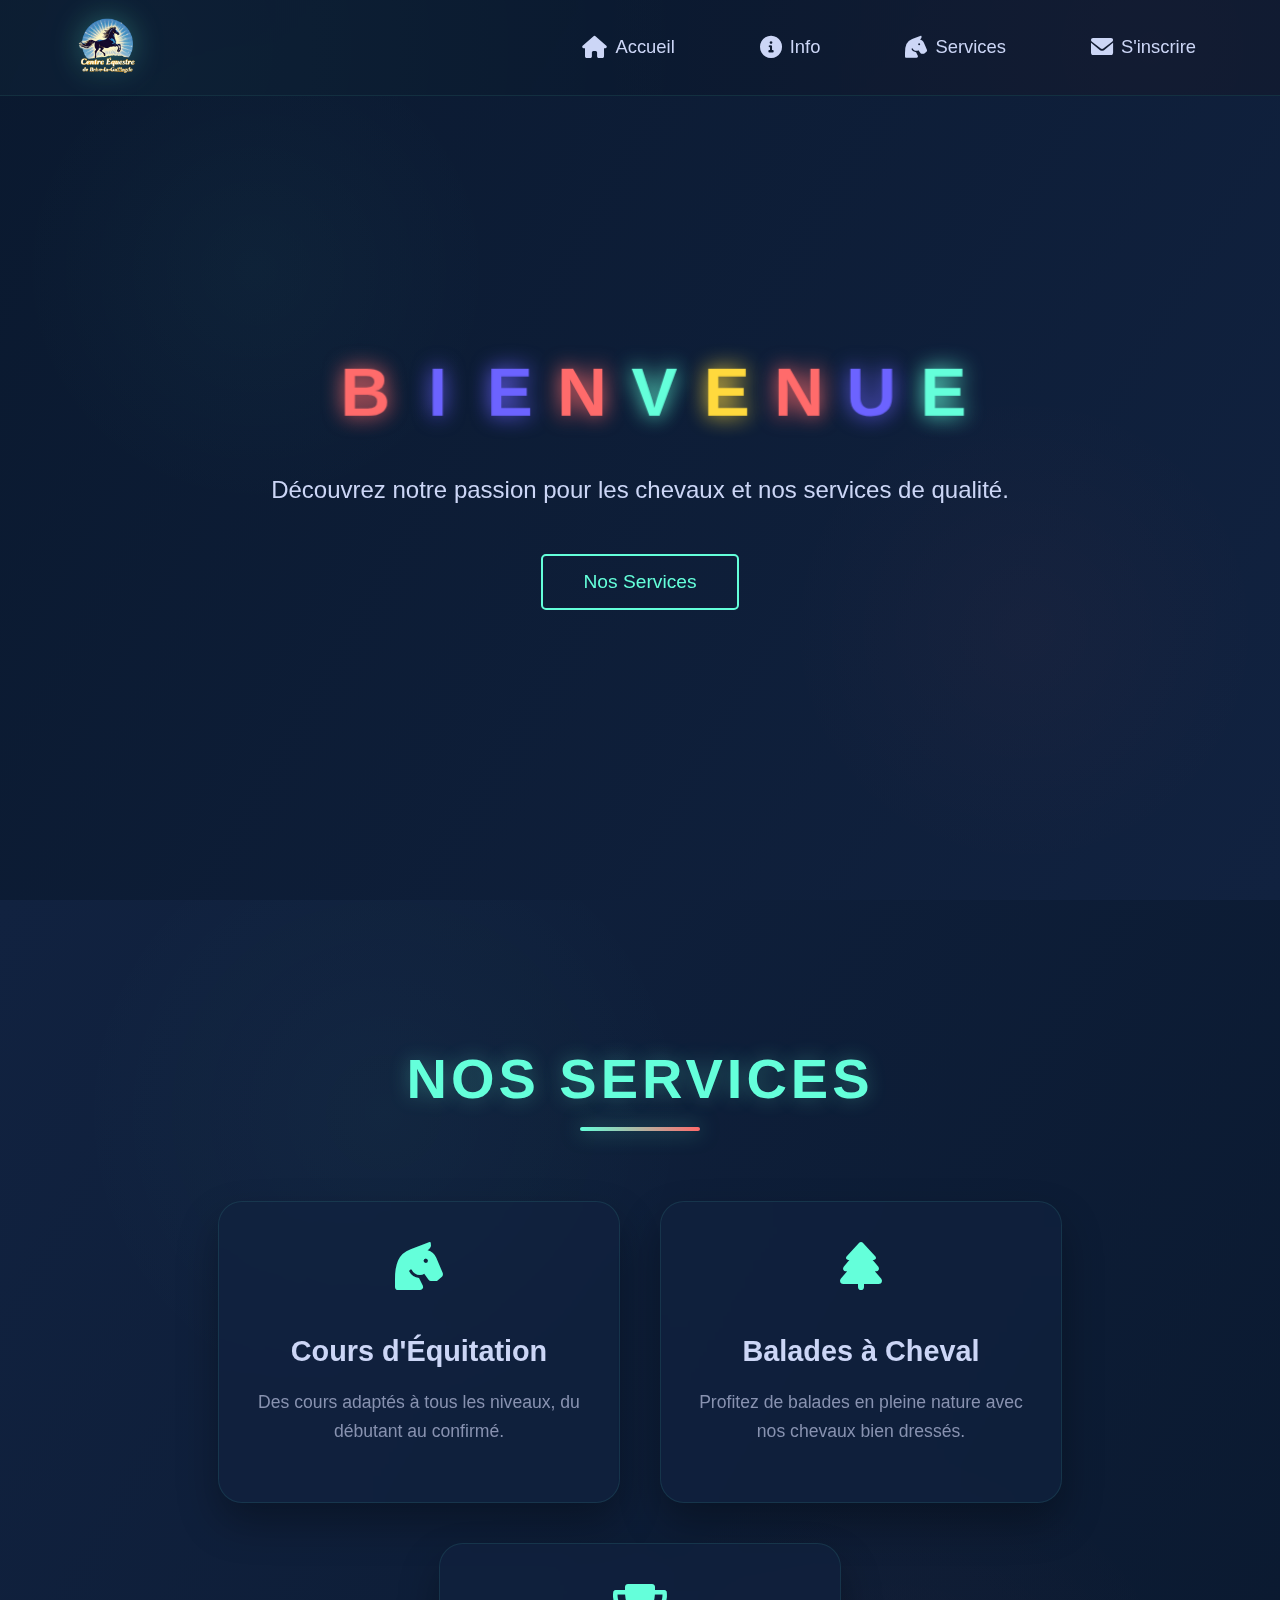
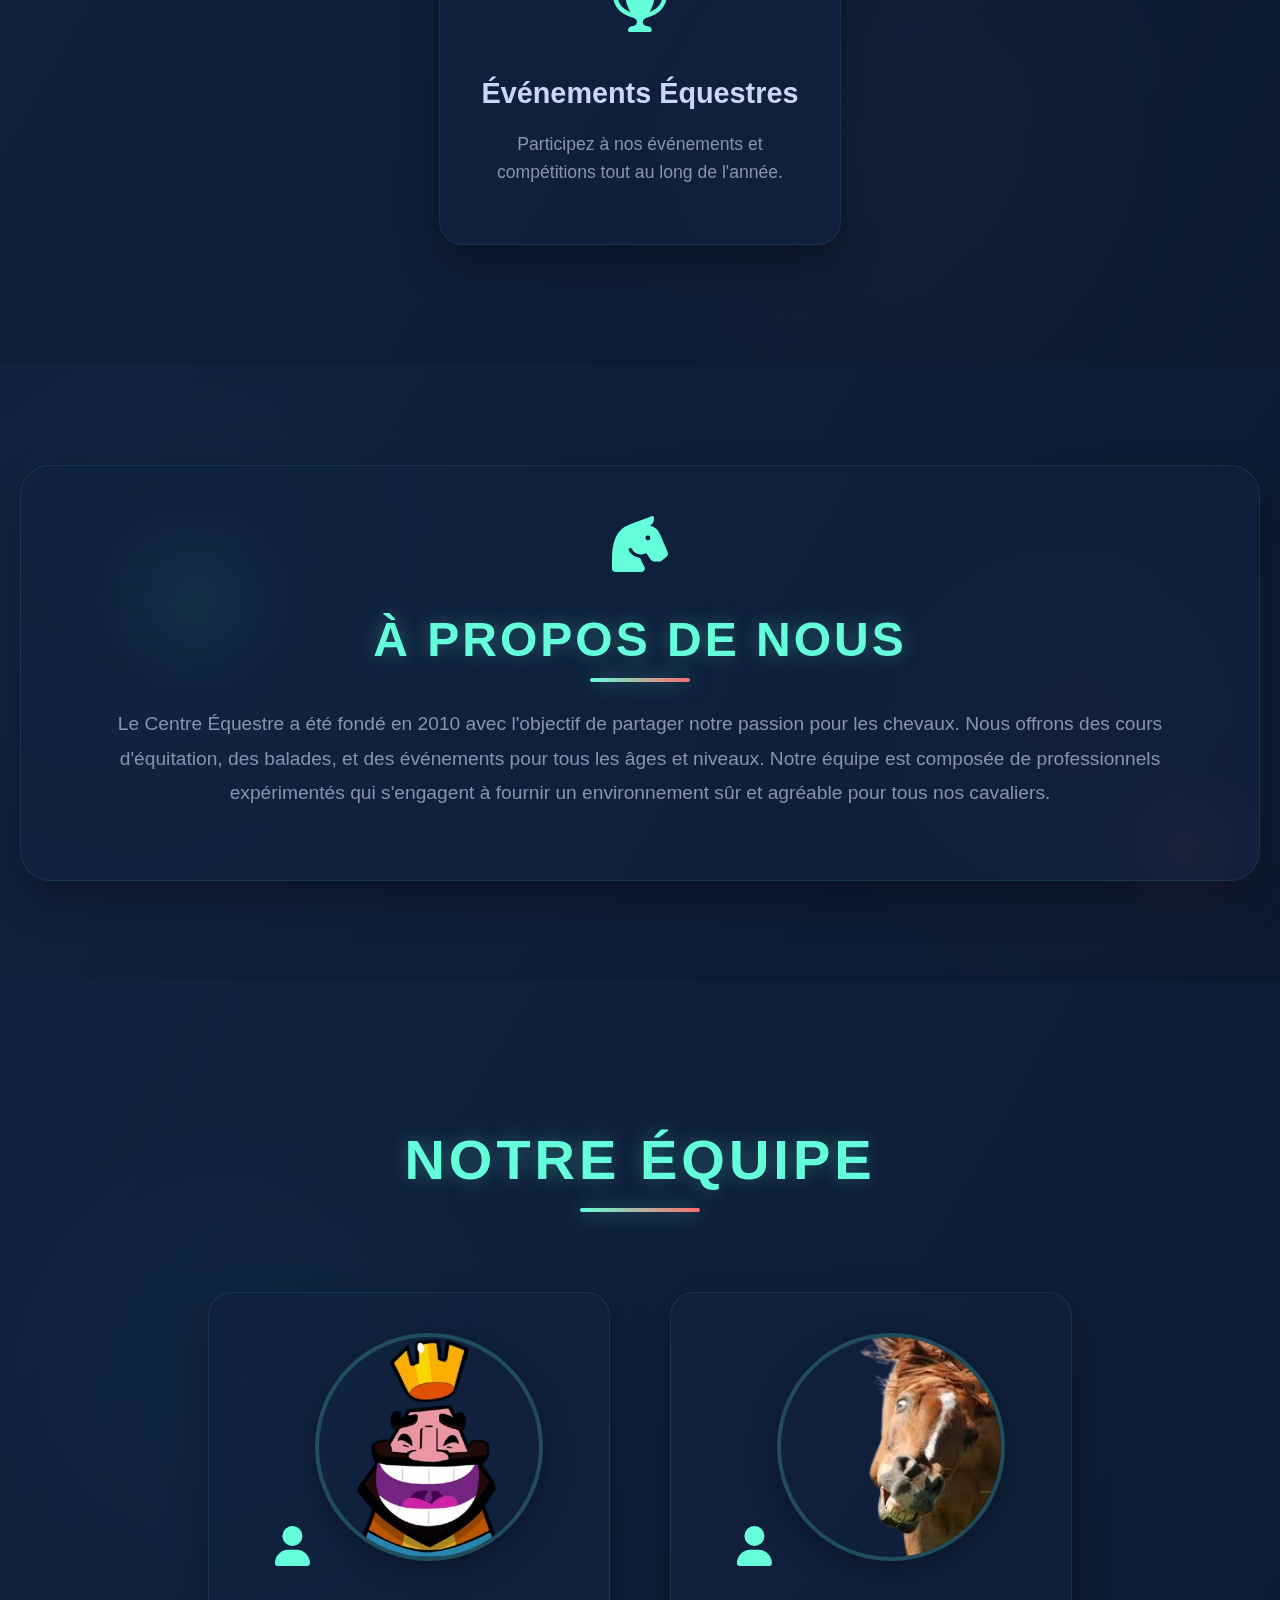
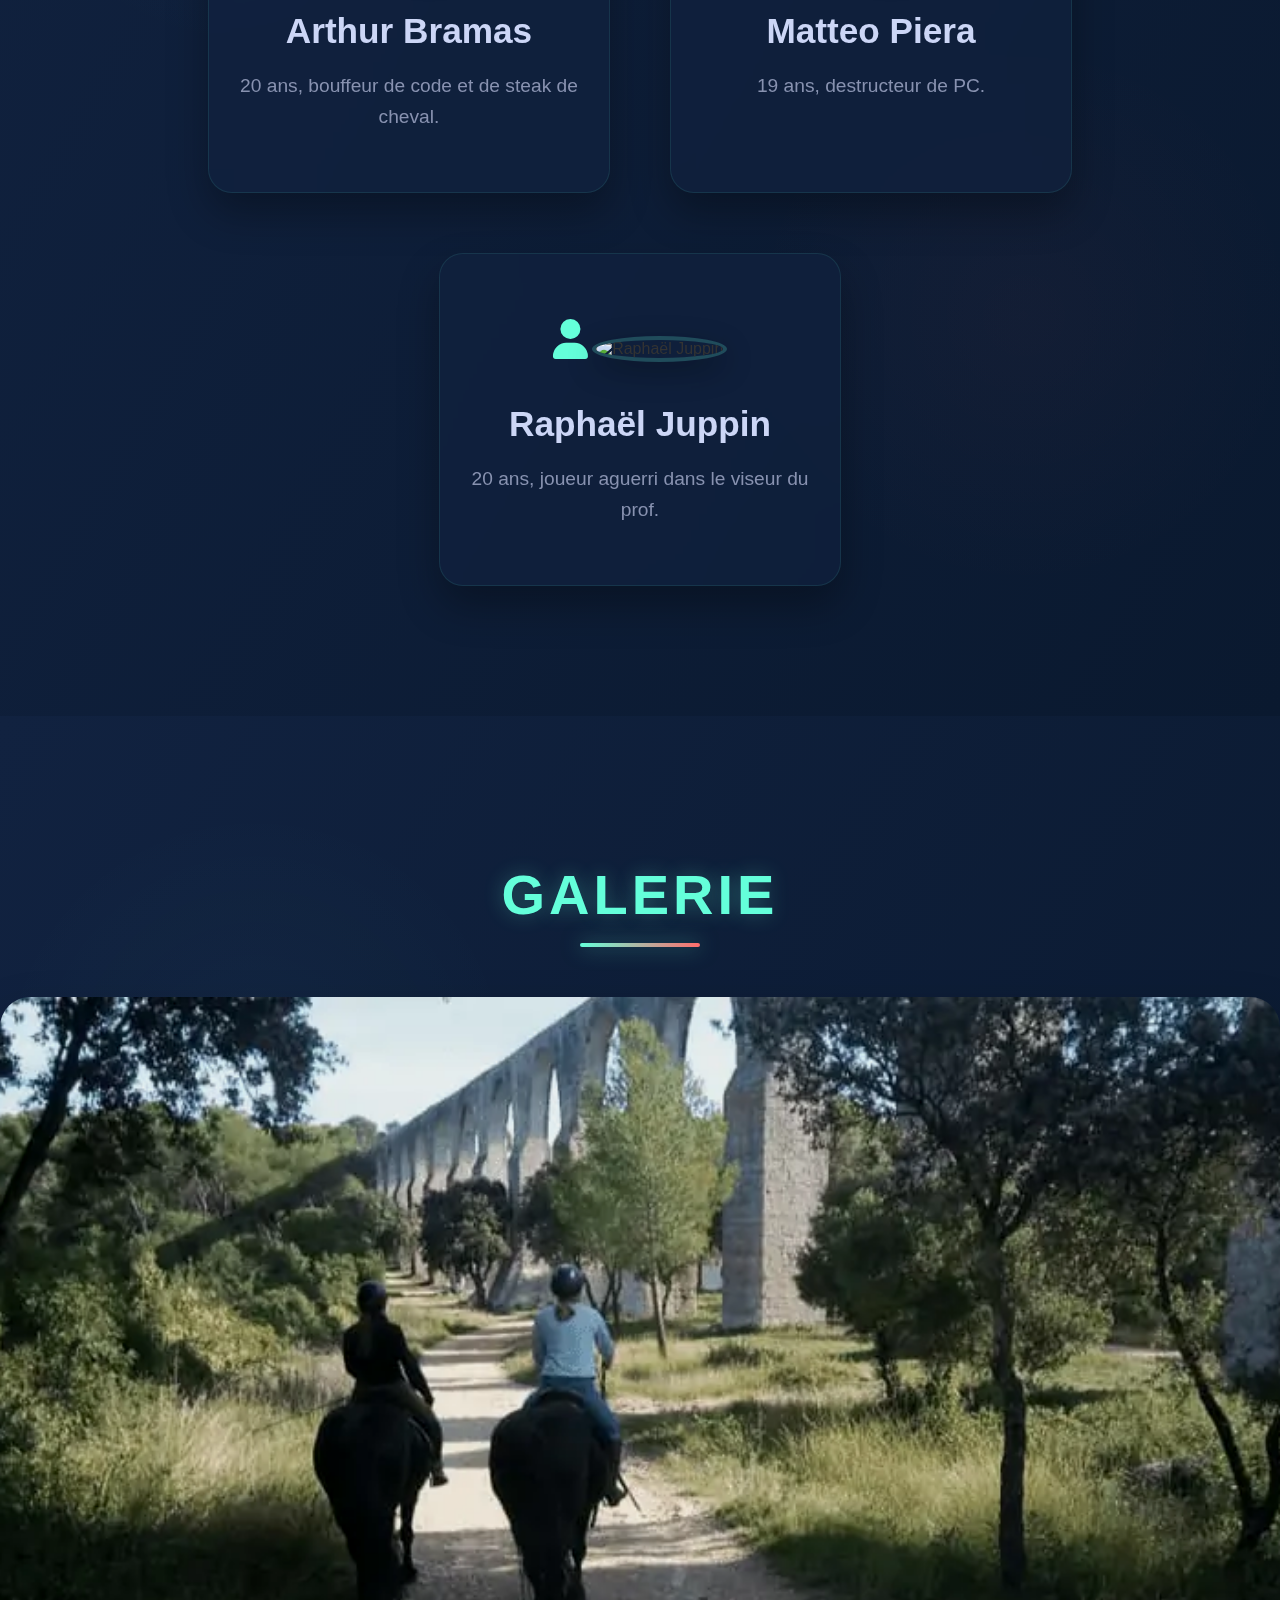
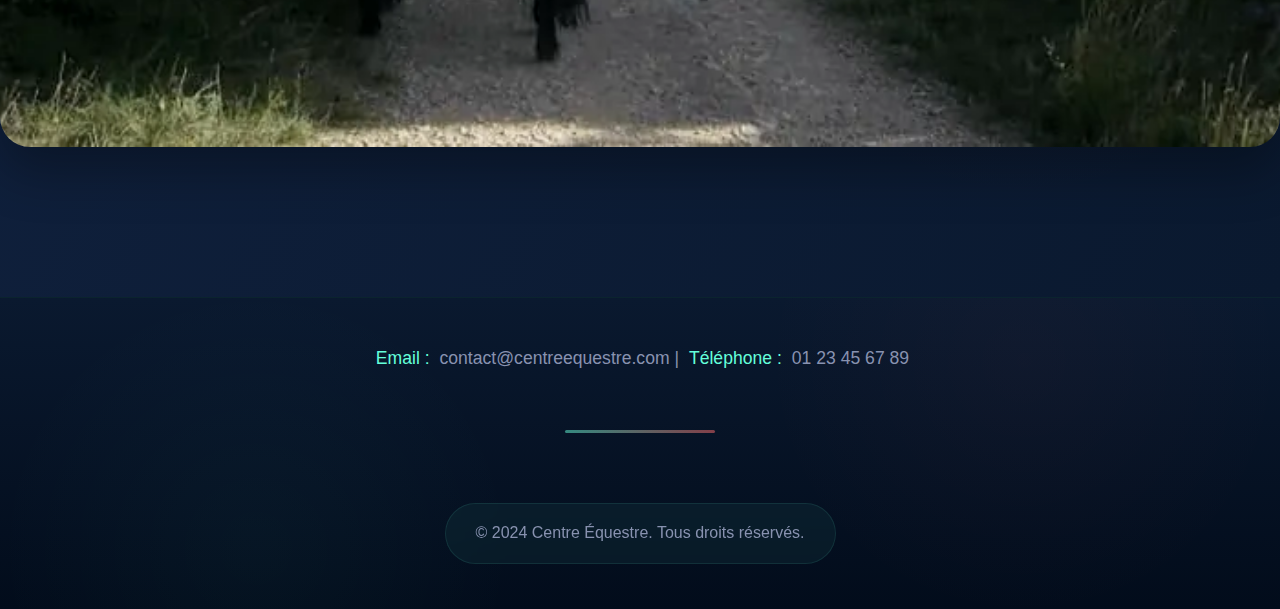
==== commit 5b8edf8c: "Add files via upload" ====
--- a/index.html
+++ b/index.html
@@ -15,8 +15,8 @@
                 <ul>
                     <li><a href="index.html"><i class="fas fa-home"></i> Accueil</a></li>
                     <li><a href="pages-front/info/info.html"><i class="fas fa-info-circle"></i> Info</a></li>
-                    <li><a href="pages/services.html"><i class="fas fa-horse-head"></i> Services</a></li>
-                    <li><a href="pages/contact.html"><i class="fas fa-envelope"></i> Contact</a></li>
+                    <li><a href="pages-front/services/services.html"><i class="fas fa-horse-head"></i> Services</a></li>
+                    <li><a href="pages-front/s'inscrire/s'inscrire.html"><i class="fas fa-envelope"></i> S'inscrire</a></li>
                 </ul>
             </nav>
         </div>
@@ -25,9 +25,9 @@
     <main>
         <section class="hero">
             <div class="hero-content">
-                <h1>Bienvenue au Centre Équestre</h1>
+                <h1 class="welcome-text">Bienvenue</h1>
                 <p>Découvrez notre passion pour les chevaux et nos services de qualité.</p>
-                <a href="pages/services.html" class="btn">Nos Services</a>
+                <a href="pages-front/services/services.html" class="btn">Nos Services</a>
             </div>
         </section>
 
@@ -107,49 +107,200 @@
 
     <footer>
         <div class="container">
-            <p>&copy; 2023 Centre Équestre. Tous droits réservés.</p>
-            <p>Email : contact@centreequestre.com | Téléphone : 01 23 45 67 89</p>
+            <p>
+                <span>Email :</span> contact@centreequestre.com | 
+                <span>Téléphone :</span> 01 23 45 67 89
+            </p>
+            <div class="separator"></div>
+            <p class="copyright">
+                &copy; 2024 Centre Équestre. Tous droits réservés.
+            </p>
         </div>
     </footer>
 
     <script>
         let currentSlide = 0;
-        const totalSlides = document.querySelectorAll('.carousel-image').length;
+        const slides = document.querySelectorAll('.carousel-image');
+        const totalSlides = slides.length;
         const carouselImages = document.querySelector('.carousel-images');
 
+        // Cloner les images pour l'effet infini
+        slides.forEach(slide => {
+            const clone = slide.cloneNode(true);
+            carouselImages.appendChild(clone);
+        });
+
         function showSlide(index) {
-            // Réinitialiser l'index si nécessaire
+            // Transition fluide
+            carouselImages.style.transition = 'transform 0.5s ease-in-out';
+            carouselImages.style.transform = `translateX(${-index * 100}%)`;
+
+            // Si on arrive à la fin des slides originaux
             if (index >= totalSlides) {
+                // Attendre la fin de la transition puis revenir au début sans transition
+                setTimeout(() => {
+                    carouselImages.style.transition = 'none';
+                    currentSlide = 0;
+                    carouselImages.style.transform = `translateX(0)`;
+                }, 500);
                 currentSlide = 0;
             } else if (index < 0) {
+                // Si on va en arrière du premier slide
+                setTimeout(() => {
+                    carouselImages.style.transition = 'none';
+                    currentSlide = totalSlides - 1;
+                    carouselImages.style.transform = `translateX(${-(totalSlides - 1) * 100}%)`;
+                }, 500);
                 currentSlide = totalSlides - 1;
             } else {
                 currentSlide = index;
             }
-
-            // Déplacer le carrousel
-            carouselImages.style.transform = 'translateX(' + (-currentSlide * 100) + '%)';
         }
 
         function moveSlide(direction) {
             showSlide(currentSlide + direction);
         }
 
-        // Fonction d'auto-défilement
+        // Fonction d'auto-défilement améliorée
         function autoSlide() {
             moveSlide(1);
         }
 
         // Démarrer l'auto-défilement
-        let slideInterval = setInterval(autoSlide, 3000); // Change d'image toutes les 3 secondes
-
-        // Arrêter l'auto-défilement lors du survol
+        let slideInterval = setInterval(autoSlide, 3000);
+
+        // Gestion des événements de survol
         const carousel = document.querySelector('.carousel');
-        carousel.addEventListener('mouseover', () => clearInterval(slideInterval));
-        carousel.addEventListener('mouseout', () => slideInterval = setInterval(autoSlide, 3000));
-
-        // Afficher la première diapositive au chargement
+        carousel.addEventListener('mouseenter', () => {
+            clearInterval(slideInterval);
+        });
+
+        carousel.addEventListener('mouseleave', () => {
+            slideInterval = setInterval(autoSlide, 3000);
+        });
+
+        // Gestion des événements tactiles
+        let touchStartX = 0;
+        let touchEndX = 0;
+
+        carousel.addEventListener('touchstart', (e) => {
+            touchStartX = e.touches[0].clientX;
+            clearInterval(slideInterval);
+        });
+
+        carousel.addEventListener('touchmove', (e) => {
+            touchEndX = e.touches[0].clientX;
+        });
+
+        carousel.addEventListener('touchend', () => {
+            const swipeDistance = touchStartX - touchEndX;
+            if (Math.abs(swipeDistance) > 50) { // Seuil minimum pour considérer comme un swipe
+                if (swipeDistance > 0) {
+                    moveSlide(1);
+                } else {
+                    moveSlide(-1);
+                }
+            }
+            slideInterval = setInterval(autoSlide, 3000);
+        });
+
+        // Initialisation
         showSlide(currentSlide);
+
+        // Tableau des traductions
+        const welcomeTranslations = [
+            { text: "Bienvenue", lang: "fr", color: "#64ffda", delay: 80 },
+            { text: "Welcome", lang: "en", color: "#ff6b6b", delay: 100 },
+            { text: "Willkommen", lang: "de", color: "#ffd93d", delay: 90 },
+            { text: "Bienvenidos", lang: "es", color: "#6c63ff", delay: 85 },
+            { text: "Benvenuti", lang: "it", color: "#64ffda", delay: 95 },
+            { text: "ようこそ", lang: "jp", color: "#ff6b6b", delay: 120 },
+            { text: "欢迎", lang: "cn", color: "#ffd93d", delay: 150 }
+        ];
+
+        let currentIndex = 0;
+        const welcomeText = document.querySelector('.welcome-text');
+
+        function updateText(newText, oldText) {
+            welcomeText.innerHTML = '';
+            welcomeText.setAttribute('lang', welcomeTranslations[currentIndex].lang);
+            
+            // Transition de couleur fluide
+            welcomeText.style.color = welcomeTranslations[currentIndex].color;
+
+            const maxLength = Math.max(newText.length, oldText.length);
+            const delay = welcomeTranslations[currentIndex].delay;
+
+            for (let i = 0; i < maxLength; i++) {
+                const wrapper = document.createElement('div');
+                wrapper.className = 'letter-wrapper';
+                wrapper.style.animationDelay = `${i * 0.1}s`;
+
+                const currentLetter = document.createElement('span');
+                currentLetter.className = 'letter current';
+                currentLetter.textContent = oldText[i] || ' ';
+
+                const nextLetter = document.createElement('span');
+                nextLetter.className = 'letter next';
+                nextLetter.textContent = newText[i] || ' ';
+
+                wrapper.appendChild(currentLetter);
+                wrapper.appendChild(nextLetter);
+                welcomeText.appendChild(wrapper);
+
+                setTimeout(() => {
+                    currentLetter.classList.remove('current');
+                    currentLetter.classList.add('previous');
+                    nextLetter.classList.remove('next');
+                    nextLetter.classList.add('current');
+                    
+                    // Ajoute un effet de particules lors de la transition
+                    const particle = document.createElement('div');
+                    particle.className = 'particle';
+                    wrapper.appendChild(particle);
+                    setTimeout(() => particle.remove(), 1000);
+                }, i * delay);
+            }
+        }
+
+        function changeWelcomeText() {
+            const oldText = welcomeTranslations[currentIndex].text;
+            currentIndex = (currentIndex + 1) % welcomeTranslations.length;
+            const newText = welcomeTranslations[currentIndex].text;
+            updateText(newText, oldText);
+        }
+
+        // Initialisation avec animation
+        welcomeText.innerHTML = '';
+        welcomeTranslations[0].text.split('').forEach((letter, index) => {
+            const wrapper = document.createElement('div');
+            wrapper.className = 'letter-wrapper';
+            wrapper.style.animationDelay = `${index * 0.1}s`;
+            
+            const span = document.createElement('span');
+            span.className = 'letter current';
+            span.textContent = letter;
+
+            wrapper.appendChild(span);
+            welcomeText.appendChild(wrapper);
+        });
+
+        // Intervalle de changement
+        setInterval(changeWelcomeText, 4000);
+
+        // Ajoute des effets de couleur aléatoires
+        function randomColor() {
+            const colors = ['#64ffda', '#ff6b6b', '#ffd93d', '#6c63ff'];
+            return colors[Math.floor(Math.random() * colors.length)];
+        }
+
+        setInterval(() => {
+            const letters = document.querySelectorAll('.letter');
+            letters.forEach(letter => {
+                letter.style.color = randomColor();
+                letter.style.textShadow = `0 0 20px ${letter.style.color}`;
+            });
+        }, 1000);
     </script>
 </body>
 </html>--- a/css/style-front.css
+++ b/css/style-front.css
@@ -14,204 +14,617 @@
     margin: 0 auto;
 }
 
-/* En-tête */
+/* En-tête amélioré */
 header {
-    background: linear-gradient(135deg, #2c3e50, #4ca1af);
-    color: white;
-    padding: 20px 0;
-    box-shadow: 0 2px 10px rgba(0, 0, 0, 0.2);
-    transition: background 0.3s ease;
-}
-
-.header-content {
+    position: fixed;
+    width: 100%;
+    top: 0;
+    z-index: 1000;
+    background: rgba(10, 25, 47, 0.85);
+    backdrop-filter: blur(12px);
+    border-bottom: 1px solid rgba(100, 255, 218, 0.1);
+    transition: all 0.4s cubic-bezier(0.4, 0, 0.2, 1);
+}
+
+/* Container amélioré */
+.container {
+    max-width: 1400px;
+    margin: 0 auto;
+    padding: 15px 40px;
     display: flex;
     justify-content: space-between;
     align-items: center;
-}
-
+    position: relative;
+}
+
+/* Logo avec effets améliorés */
 .logo {
-    width: 180px;
-    transition: transform 0.3s;
+    height: 65px;
+    transition: all 0.6s cubic-bezier(0.34, 1.56, 0.64, 1);
+    filter: drop-shadow(0 0 15px rgba(100, 255, 218, 0.3));
+    position: relative;
 }
 
 .logo:hover {
-    transform: scale(1.1);
-}
-
+    transform: scale(1.1) rotate(-5deg);
+    filter: drop-shadow(0 0 25px rgba(100, 255, 218, 0.8));
+    animation: logoExplode 0.6s ease-out;
+}
+
+/* Navigation améliorée */
 nav ul {
+    display: flex;
+    gap: 45px;
     list-style: none;
     padding: 0;
-    display: flex;
-}
-
-nav ul li {
-    margin: 0 20px;
-}
-
-nav ul li a {
-    color: white;
+    margin: 0;
+}
+
+nav a {
+    color: #ccd6f6;
     text-decoration: none;
-    font-weight: bold;
-    transition: color 0.3s, transform 0.3s;
+    font-size: 1.15em;
+    font-weight: 500;
+    padding: 12px 20px;
+    border-radius: 12px;
+    transition: all 0.4s cubic-bezier(0.34, 1.56, 0.64, 1);
+    position: relative;
     display: flex;
     align-items: center;
-}
-
-nav ul li a i {
-    margin-right: 8px;
-}
-
-nav ul li a:hover {
-    color: #1abc9c;
-    transform: scale(1.05);
+    gap: 8px;
+    overflow: hidden;
+}
+
+/* Effet d'explosion pour le logo */
+@keyframes logoExplode {
+    0% {
+        transform: scale(1) rotate(0);
+    }
+    50% {
+        transform: scale(1.2) rotate(-8deg);
+    }
+    75% {
+        transform: scale(0.9) rotate(3deg);
+    }
+    100% {
+        transform: scale(1.1) rotate(-5deg);
+    }
+}
+
+/* Effet de particules pour les liens */
+nav a::before {
+    content: '';
+    position: absolute;
+    inset: 0;
+    background: radial-gradient(circle at center, 
+        rgba(100, 255, 218, 0.8) 0%,
+        transparent 70%);
+    opacity: 0;
+    transition: opacity 0.3s ease;
+    transform: scale(0.5);
+    z-index: -1;
+}
+
+nav a:hover::before {
+    opacity: 0.15;
+    animation: particleExpand 0.5s ease-out forwards;
+}
+
+@keyframes particleExpand {
+    0% {
+        transform: scale(0.5);
+        opacity: 0;
+    }
+    100% {
+        transform: scale(1.5);
+        opacity: 0.15;
+    }
+}
+
+/* Effet de brillance au survol */
+nav a::after {
+    content: '';
+    position: absolute;
+    top: -50%;
+    left: -50%;
+    width: 200%;
+    height: 200%;
+    background: linear-gradient(
+        45deg,
+        transparent,
+        rgba(100, 255, 218, 0.2),
+        transparent
+    );
+    transform: rotate(45deg);
+    transition: all 0.6s ease;
+    opacity: 0;
+}
+
+nav a:hover::after {
+    opacity: 1;
+    animation: shineEffect 1.5s ease-out infinite;
+}
+
+@keyframes shineEffect {
+    0% {
+        transform: translateX(-100%) rotate(45deg);
+    }
+    100% {
+        transform: translateX(100%) rotate(45deg);
+    }
+}
+
+/* Effet d'explosion pour les icônes */
+nav a:hover i {
+    animation: iconExplode 0.5s ease-out;
+    color: #64ffda;
+}
+
+@keyframes iconExplode {
+    0% {
+        transform: scale(1);
+    }
+    50% {
+        transform: scale(1.4) rotate(15deg);
+    }
+    75% {
+        transform: scale(0.9) rotate(-10deg);
+    }
+    100% {
+        transform: scale(1.2);
+    }
+}
+
+/* Effet de hover amélioré */
+nav a:hover {
+    color: #64ffda;
+    transform: translateY(-3px);
+    background: rgba(100, 255, 218, 0.1);
+    box-shadow: 
+        0 0 20px rgba(100, 255, 218, 0.2),
+        0 0 40px rgba(100, 255, 218, 0.1);
+    animation: linkPulse 1s ease-in-out infinite;
+}
+
+@keyframes linkPulse {
+    0%, 100% {
+        box-shadow: 
+            0 0 20px rgba(100, 255, 218, 0.2),
+            0 0 40px rgba(100, 255, 218, 0.1);
+    }
+    50% {
+        box-shadow: 
+            0 0 25px rgba(100, 255, 218, 0.3),
+            0 0 50px rgba(100, 255, 218, 0.2);
+    }
+}
+
+/* Effet de bordure brillante */
+nav a::after {
+    content: '';
+    position: absolute;
+    inset: -1px;
+    background: linear-gradient(120deg, #64ffda, #ff6b6b);
+    border-radius: 13px;
+    z-index: -2;
+    opacity: 0;
+    transition: opacity 0.4s ease;
+}
+
+nav a:hover::after {
+    opacity: 0.3;
+}
+
+/* Icônes dans la navigation */
+nav i {
+    font-size: 1.2em;
+    transition: all 0.4s ease;
+}
+
+nav a:hover {
+    color: #64ffda;
+    transform: translateY(-2px);
+}
+
+nav a:hover i {
+    transform: translateY(-2px) scale(1.2);
+    color: #64ffda;
+}
+
+/* Animation d'apparition des liens */
+@keyframes navItemFloat {
+    0% {
+        opacity: 0;
+        transform: translateY(-15px);
+    }
+    100% {
+        opacity: 1;
+        transform: translateY(0);
+    }
+}
+
+nav ul li {
+    animation: navItemFloat 0.6s cubic-bezier(0.34, 1.56, 0.64, 1) backwards;
+}
+
+nav ul li:nth-child(1) { animation-delay: 0.1s; }
+nav ul li:nth-child(2) { animation-delay: 0.2s; }
+nav ul li:nth-child(3) { animation-delay: 0.3s; }
+nav ul li:nth-child(4) { animation-delay: 0.4s; }
+
+/* Effet de scroll */
+header.scrolled {
+    background: rgba(10, 25, 47, 0.95);
+    padding: 5px 0;
+    box-shadow: 0 5px 30px rgba(0, 0, 0, 0.3);
+}
+
+/* Lien actif */
+nav a.active {
+    color: #64ffda;
+    background: rgba(100, 255, 218, 0.1);
+    box-shadow: 
+        0 0 20px rgba(100, 255, 218, 0.2),
+        inset 0 0 10px rgba(100, 255, 218, 0.1);
+}
+
+/* Animation de particules */
+@keyframes particleMove {
+    0%, 100% { transform: translateY(0); }
+    50% { transform: translateY(-20px); }
+}
+
+header::before {
+    content: '';
+    position: absolute;
+    width: 100%;
+    height: 100%;
+    background: 
+        radial-gradient(circle at 10% 50%, rgba(100, 255, 218, 0.03) 0%, transparent 50%),
+        radial-gradient(circle at 90% 50%, rgba(255, 107, 107, 0.03) 0%, transparent 50%);
+    animation: particleMove 15s infinite;
+    pointer-events: none;
+}
+
+/* Media Queries */
+@media (max-width: 768px) {
+    .container {
+        padding: 10px 20px;
+    }
+    
+    nav ul {
+        gap: 20px;
+    }
+    
+    nav a {
+        font-size: 1em;
+        padding: 8px 15px;
+    }
+    
+    .logo {
+        height: 50px;
+    }
 }
 
 /* Section Héros */
 .hero {
-    background: linear-gradient(135deg, rgba(44, 62, 80, 0.8), rgba(76, 160, 175, 0.8)), url('images/cheval1.jpg') no-repeat center center/cover;
-    color: white;
+    position: relative;
+    height: 100vh;
+    background: linear-gradient(120deg, #0a192f 0%, #112240 100%);
+    overflow: hidden;
+    display: flex;
+    align-items: center;
+    justify-content: center;
+}
+
+/* Effet de fond animé pour le hero */
+.hero::before {
+    content: '';
+    position: absolute;
+    top: 0;
+    left: 0;
+    right: 0;
+    bottom: 0;
+    background: 
+        radial-gradient(circle at 20% 30%, rgba(100, 255, 218, 0.03) 0%, transparent 20%),
+        radial-gradient(circle at 80% 70%, rgba(255, 107, 107, 0.03) 0%, transparent 20%);
+    animation: backgroundShift 15s infinite alternate;
+}
+
+.hero-content {
+    position: relative;
     text-align: center;
-    padding: 150px 20px;
-    position: relative;
-    border-bottom: 5px solid #1abc9c;
-    animation: fadeIn 1s;
+    padding: 20px;
+    z-index: 1;
+    transform-style: preserve-3d;
+    perspective: 1000px;
+}
+
+.hero h1 {
+    color: #64ffda;
+    font-size: 4em;
+    margin-bottom: 20px;
+    text-transform: uppercase;
+    letter-spacing: 3px;
+    text-shadow: 0 0 20px rgba(100, 255, 218, 0.3);
+    animation: heroTitleFloat 1s cubic-bezier(0.23, 1, 0.32, 1);
+}
+
+.hero p {
+    color: #ccd6f6;
+    font-size: 1.5em;
+    margin-bottom: 30px;
+    max-width: 800px;
+    margin: 0 auto 30px;
+    animation: heroTextFloat 1s cubic-bezier(0.23, 1, 0.32, 1) 0.2s backwards;
+}
+
+.hero .btn {
+    display: inline-block;
+    padding: 15px 40px;
+    background: transparent;
+    color: #64ffda;
+    border: 2px solid #64ffda;
+    border-radius: 5px;
+    font-size: 1.2em;
+    text-decoration: none;
+    transition: all 0.4s ease;
+    position: relative;
     overflow: hidden;
-}
-
-.hero-content {
-    background: rgba(0, 0, 0, 0.7);
-    padding: 40px;
-    border-radius: 10px;
-    max-width: 800px;
-    margin: 0 auto;
-    box-shadow: 0 4px 20px rgba(0, 0, 0, 0.5);
-    position: relative;
-    z-index: 1;
-    transition: transform 0.3s;
-}
-
-.hero-content:hover {
-    transform: scale(1.05);
-}
-
-.hero h1 {
-    font-size: 4em;
-    margin: 0 0 20px;
-    animation: slideIn 0.5s;
-    text-shadow: 2px 2px 4px rgba(0, 0, 0, 0.7);
-    transition: color 0.3s;
-}
-
-.hero h1:hover {
-    color: #ffeb3b;
-}
-
-.hero p {
-    font-size: 1.5em;
-    margin: 10px 0 20px;
-    line-height: 1.6;
-    text-shadow: 1px 1px 3px rgba(0, 0, 0, 0.5);
-    transition: color 0.3s;
-}
-
-.hero p:hover {
-    color: #ffeb3b;
-}
-
-.btn {
-    background: #ffeb3b;
-    color: #333;
-    padding: 12px 25px;
-    text-decoration: none;
-    border-radius: 5px;
-    transition: background 0.3s, transform 0.3s;
-    font-size: 1.2em;
-    box-shadow: 0 4px 10px rgba(0, 0, 0, 0.3);
-}
-
-.btn:hover {
-    background: #fdd835;
-    transform: scale(1.05);
-    box-shadow: 0 6px 15px rgba(0, 0, 0, 0.4);
+    animation: heroButtonFloat 1s cubic-bezier(0.23, 1, 0.32, 1) 0.4s backwards;
+}
+
+.hero .btn:hover {
+    background: rgba(100, 255, 218, 0.1);
+    box-shadow: 0 0 30px rgba(100, 255, 218, 0.3);
+    transform: translateY(-5px);
+}
+
+/* Animations pour le hero */
+@keyframes heroTitleFloat {
+    0% {
+        opacity: 0;
+        transform: translateY(-50px);
+    }
+    100% {
+        opacity: 1;
+        transform: translateY(0);
+    }
+}
+
+@keyframes heroTextFloat {
+    0% {
+        opacity: 0;
+        transform: translateY(30px);
+    }
+    100% {
+        opacity: 1;
+        transform: translateY(0);
+    }
+}
+
+@keyframes heroButtonFloat {
+    0% {
+        opacity: 0;
+        transform: translateY(30px);
+    }
+    100% {
+        opacity: 1;
+        transform: translateY(0);
+    }
+}
+
+/* Effet de brillance sur le bouton */
+.hero .btn::after {
+    content: '';
+    position: absolute;
+    top: 0;
+    left: -100%;
+    width: 100%;
+    height: 100%;
+    background: linear-gradient(
+        120deg,
+        transparent,
+        rgba(100, 255, 218, 0.2),
+        transparent
+    );
+    transition: 0.5s;
+}
+
+.hero .btn:hover::after {
+    left: 100%;
 }
 
 /* Section des fonctionnalités */
 .features {
+    padding: 100px 20px;
+    background: linear-gradient(120deg, #112240 0%, #0a192f 100%);
+    position: relative;
+    overflow: hidden;
+}
+
+/* Effet de fond animé */
+.features::before {
+    content: '';
+    position: absolute;
+    top: 0;
+    left: 0;
+    right: 0;
+    bottom: 0;
+    background: 
+        radial-gradient(circle at 30% 20%, rgba(100, 255, 218, 0.03) 0%, transparent 25%),
+        radial-gradient(circle at 70% 80%, rgba(255, 107, 107, 0.03) 0%, transparent 25%);
+    animation: serviceShift 15s infinite alternate;
+}
+
+.features h2 {
+    width: 100%;
+    color: #64ffda;
+    font-size: 3.5em;
+    text-align: center;
+    margin-bottom: 70px;
+    text-transform: uppercase;
+    letter-spacing: 4px;
+    position: relative;
+    text-shadow: 0 0 20px rgba(100, 255, 218, 0.3);
+}
+
+.features h2::after {
+    content: '';
+    position: absolute;
+    bottom: -20px;
+    left: 50%;
+    transform: translateX(-50%);
+    width: 120px;
+    height: 4px;
+    background: linear-gradient(90deg, #64ffda, #ff6b6b);
+    border-radius: 4px;
+    box-shadow: 0 0 20px rgba(100, 255, 218, 0.5);
+}
+
+/* Container des services */
+.features {
+    display: flex;
+    flex-direction: column;
+    align-items: center;
+}
+
+.features-container {
+    display: flex;
+    flex-direction: row;
+    flex-wrap: wrap;
+    justify-content: center;
+    gap: 20px;
+    width: 100%;
+}
+
+.feature {
+    width: 340px;
+    margin: 20px;
+    padding: 40px 30px;
+    background: rgba(17, 34, 64, 0.6);
+    backdrop-filter: blur(10px);
+    border-radius: 24px;
+    border: 1px solid rgba(100, 255, 218, 0.1);
+    box-shadow: 0 20px 40px rgba(0, 0, 0, 0.3);
+    text-align: center;
+    transition: all 0.5s cubic-bezier(0.34, 1.56, 0.64, 1);
+    transform-style: preserve-3d;
+    position: relative;
+}
+
+.feature:hover {
+    transform: translateY(-15px);
+    border-color: rgba(100, 255, 218, 0.3);
+    box-shadow: 
+        0 30px 60px rgba(0, 0, 0, 0.4),
+        0 0 40px rgba(100, 255, 218, 0.2);
+}
+
+/* Icônes */
+.feature i {
+    font-size: 3em;
+    color: #64ffda;
+    margin-bottom: 25px;
+    transition: all 0.5s ease;
+    transform: translateZ(30px);
+}
+
+.feature:hover i {
+    transform: translateZ(50px) scale(1.1);
+    color: #ff6b6b;
+    text-shadow: 0 0 20px rgba(255, 107, 107, 0.5);
+}
+
+/* Titres et textes */
+.feature h3 {
+    color: #ccd6f6;
+    font-size: 1.8em;
+    margin: 20px 0;
+    transition: all 0.4s ease;
+    transform: translateZ(20px);
+}
+
+.feature p {
+    color: #8892b0;
+    font-size: 1.1em;
+    line-height: 1.6;
+    transition: all 0.4s ease;
+    transform: translateZ(10px);
+}
+
+.feature:hover h3 {
+    color: #64ffda;
+    text-shadow: 0 0 15px rgba(100, 255, 218, 0.3);
+}
+
+.feature:hover p {
+    color: #ccd6f6;
+}
+
+/* Animation d'apparition */
+@keyframes featureAppear {
+    0% {
+        opacity: 0;
+        transform: translateY(50px) scale(0.8);
+    }
+    100% {
+        opacity: 1;
+        transform: translateY(0) scale(1);
+    }
+}
+
+.feature {
+    animation: featureAppear 0.8s cubic-bezier(0.23, 1, 0.32, 1) backwards;
+}
+
+.feature:nth-child(1) { animation-delay: 0.2s; }
+.feature:nth-child(2) { animation-delay: 0.4s; }
+.feature:nth-child(3) { animation-delay: 0.6s; }
+
+/* Effet de brillance */
+.feature::after {
+    content: '';
+    position: absolute;
+    inset: 0;
+    background: linear-gradient(
+        125deg, 
+        transparent 0%, 
+        rgba(100, 255, 218, 0.1) 30%, 
+        transparent 60%
+    );
+    border-radius: 24px;
+    opacity: 0;
+    transition: opacity 0.6s ease;
+}
+
+.feature:hover::after {
+    opacity: 1;
+}
+
+/* Layout responsive */
+@media (min-width: 1024px) {
+    .features {
+        flex-direction: row;
+        justify-content: center;
+        flex-wrap: wrap;
+    }
+}
+
+/* Media query pour le responsive */
+@media (max-width: 1024px) {
+    .features-container {
+        flex-direction: column;
+        align-items: center;
+    }
+}
+
+/* Section des témoignages */
+.testimonials {
+    background: linear-gradient(120deg, #112240 0%, #0a192f 100%);
+    color: white;
     padding: 60px 20px;
     text-align: center;
-    background-color: #ffffff;
-    border-radius: 10px;
-    box-shadow: 0 4px 20px rgba(0, 0, 0, 0.1);
-    margin: 20px 0;
-    transition: transform 0.3s;
-}
-
-.features:hover {
-    transform: scale(1.02);
-}
-
-.features h2 {
-    margin-bottom: 30px;
-    font-size: 2.5em;
-    color: #2c3e50;
-    text-transform: uppercase;
-}
-
-.feature {
-    background: #f1f1f1;
-    border-radius: 10px;
-    padding: 30px;
-    margin: 15px;
-    box-shadow: 0 4px 20px rgba(0, 0, 0, 0.1);
-    display: inline-block;
-    width: calc(33% - 40px);
-    transition: transform 0.3s, box-shadow 0.3s, background-color 0.3s;
-    position: relative;
-}
-
-.feature i {
-    color: #1abc9c;
-    margin-bottom: 15px;
-    font-size: 3em;
-}
-
-.feature:hover {
-    transform: translateY(-10px);
-    box-shadow: 0 8px 30px rgba(0, 0, 0, 0.2);
-    background-color: #e0f7fa;
-}
-
-.feature h3 {
-    margin-top: 0;
-    color: #1abc9c;
-    transition: color 0.3s;
-}
-
-.feature:hover h3 {
-    color: #00796b;
-}
-
-.feature p {
-    margin: 10px 0 0;
-    color: #555;
-    font-size: 1.1em;
-    transition: color 0.3s;
-}
-
-.feature:hover p {
-    color: #333;
-}
-
-/* Section des témoignages */
-.testimonials {
-    background: #e9f1f7;
-    padding: 60px 20px;
-    text-align: center;
-}
-
-.testimonials h2 {
-    margin-bottom: 30px;
-    font-size: 2.5em;
 }
 
 .testimonial {
@@ -224,198 +637,312 @@
     transform: scale(1.05);
 }
 
-/* Section galerie */
+/* Section Galerie */
 .gallery {
-    padding: 60px 20px; /* Espacement autour de la section */
-    background-color: #f0e5d8; /* Fond beige clair pour la section */
-    border-radius: 15px; /* Coins arrondis */
-    box-shadow: 0 8px 30px rgba(0, 0, 0, 0.3); /* Ombre plus marquée pour donner de la profondeur */
-    margin: 20px 0; /* Marge en haut et en bas */
-    text-align: center; /* Centrer le texte */
-    position: relative; /* Position relative pour les éléments internes */
-    overflow: hidden; /* Pour masquer les débordements */
-}
-
+    padding: 100px 0;
+    background: linear-gradient(120deg, #112240 0%, #0a192f 100%);
+    position: relative;
+    overflow: hidden;
+    width: 100%;
+}
+
+/* Titre de la galerie */
 .gallery h2 {
-    margin-bottom: 30px; /* Espacement sous le titre */
-    font-size: 3em; /* Taille du titre */
-    color: #8e4b3a; /* Couleur du titre */
-    text-transform: uppercase; /* Mettre en majuscules */
-    font-family: 'Georgia', serif; /* Police serif pour un style élégant */
-    position: relative; /* Position relative pour l'animation */
-    z-index: 1; /* Placer le titre au-dessus de l'élément de fond */
-    text-shadow: 2px 2px 4px rgba(0, 0, 0, 0.2); /* Ombre pour le texte */
-}
-
-.gallery-container {
-    display: grid; /* Utiliser une grille pour aligner les images */
-    grid-template-columns: repeat(auto-fill, minmax(250px, 1fr)); /* Grille responsive */
-    gap: 20px; /* Espacement entre les images */
-    z-index: 1; /* Placer les images au-dessus de l'élément de fond */
-}
-
-.gallery-item {
-    position: relative; /* Position relative pour les éléments internes */
-    overflow: hidden; /* Pour masquer les débordements */
-    border-radius: 10px; /* Coins arrondis */
-    transition: transform 0.3s, box-shadow 0.3s; /* Transition pour l'effet de survol */
-}
-
-.gallery-item img {
-    width: 100%; /* Largeur de l'image */
-    height: auto; /* Hauteur automatique pour garder les proportions */
-    border-radius: 10px; /* Coins arrondis pour l'image */
-    transition: transform 0.3s; /* Transition pour l'effet de survol */
-}
-
-.gallery-item:hover {
-    transform: scale(1.05); /* Effet de zoom au survol */
-    box-shadow: 0 8px 30px rgba(0, 0, 0, 0.3); /* Ombre plus marquée au survol */
-}
-
-.gallery-item:hover img {
-    transform: scale(1.1); /* Légère augmentation de la taille de l'image au survol */
-}
-
-/* Ajout d'un effet de filtre sur les images */
-.gallery-item::before {
-    content: ''; /* Créer un élément avant */
-    position: absolute; /* Positionner l'élément */
-    top: 0; /* Alignement en haut */
-    left: 0; /* Alignement à gauche */
-    right: 0; /* Alignement à droite */
-    bottom: 0; /* Alignement en bas */
-    background: rgba(142, 75, 58, 0.5); /* Couleur semi-transparente pour un effet de filtre */
-    opacity: 0; /* Opacité initiale */
-    transition: opacity 0.3s; /* Transition pour l'effet de survol */
-}
-
-.gallery-item:hover::before {
-    opacity: 1; /* Rendre l'élément visible au survol */
-}
-
-/* Pied de page */
+    color: #64ffda;
+    font-size: 3.5em;
+    text-align: center;
+    margin-bottom: 70px;
+    text-transform: uppercase;
+    letter-spacing: 4px;
+    position: relative;
+    text-shadow: 0 0 20px rgba(100, 255, 218, 0.3);
+}
+
+.gallery h2::after {
+    content: '';
+    position: absolute;
+    bottom: -20px;
+    left: 50%;
+    transform: translateX(-50%);
+    width: 120px;
+    height: 4px;
+    background: linear-gradient(90deg, #64ffda, #ff6b6b);
+    border-radius: 4px;
+    box-shadow: 0 0 20px rgba(100, 255, 218, 0.5);
+}
+
+/* Carrousel amélioré */
+.carousel {
+    width: 100%;
+    max-width: 100%;
+    margin: 0;
+    position: relative;
+    overflow: hidden;
+    background: rgba(17, 34, 64, 0.3);
+    backdrop-filter: blur(10px);
+    border: none;
+    box-shadow: none;
+}
+
+.carousel:hover {
+    transform: scale(1.02) translateY(-15px) rotateX(2deg);
+    box-shadow: 0 35px 70px rgba(0, 0, 0, 0.4);
+}
+
+/* Container des images */
+.carousel-images {
+    margin: 0;
+    padding: 0;
+    width: 100%;
+}
+
+.carousel-image {
+    min-width: 100%;
+    height: 800px;
+    object-fit: cover;
+    transition: all 0.5s ease;
+    filter: brightness(0.8);
+}
+
+.carousel:hover .carousel-image {
+    filter: brightness(1);
+    transform: scale(1.02);
+}
+
+/* Boutons de navigation */
+.carousel-button {
+    position: absolute;
+    top: 50%;
+    transform: translateY(-50%);
+    width: 70px;
+    height: 70px;
+    background: rgba(17, 34, 64, 0.8);
+    backdrop-filter: blur(10px);
+    border: 2px solid rgba(100, 255, 218, 0.2);
+    border-radius: 50%;
+    cursor: pointer;
+    display: flex;
+    align-items: center;
+    justify-content: center;
+    color: #64ffda;
+    font-size: 24px;
+    transition: all 0.4s cubic-bezier(0.4, 0, 0.2, 1);
+    opacity: 0;
+    z-index: 10;
+}
+
+.prev { left: 40px; }
+.next { right: 40px; }
+
+.carousel:hover .carousel-button {
+    opacity: 1;
+    transform: translateY(-50%) scale(1);
+}
+
+/* Effet de survol sur les boutons */
+.carousel-button:hover {
+    background: rgba(100, 255, 218, 0.2);
+    border-color: #64ffda;
+    transform: translateY(-50%) scale(1.1);
+    box-shadow: 
+        0 0 20px rgba(100, 255, 218, 0.4),
+        0 0 30px rgba(100, 255, 218, 0.2);
+}
+
+/* Animation des boutons */
+@keyframes buttonPulse {
+    0% { box-shadow: 0 0 0 0 rgba(100, 255, 218, 0.4); }
+    70% { box-shadow: 0 0 0 15px rgba(100, 255, 218, 0); }
+    100% { box-shadow: 0 0 0 0 rgba(100, 255, 218, 0); }
+}
+
+.carousel-button:hover {
+    animation: buttonPulse 1.5s infinite;
+}
+
+/* Effet de transition des images */
+@keyframes imageTransition {
+    from {
+        opacity: 0.7;
+        transform: scale(1.1);
+    }
+    to {
+        opacity: 1;
+        transform: scale(1);
+    }
+}
+
+.carousel-image {
+    animation: imageTransition 0.5s ease-out;
+}
+
+/* Effet de particules en arrière-plan */
+.gallery::before {
+    content: '';
+    position: absolute;
+    top: 0;
+    left: 0;
+    right: 0;
+    bottom: 0;
+    background: 
+        radial-gradient(circle at 20% 30%, rgba(100, 255, 218, 0.03) 0%, transparent 20%),
+        radial-gradient(circle at 80% 70%, rgba(255, 107, 107, 0.03) 0%, transparent 20%);
+    animation: galleryShift 15s infinite alternate;
+}
+
+@keyframes galleryShift {
+    0% { transform: scale(1); }
+    100% { transform: scale(1.1); }
+}
+
+/* Footer moderne */
 footer {
-    background: #2c3e50;
-    color: white;
+    background: linear-gradient(180deg, #0a192f 0%, #020c1b 100%);
+    position: relative;
+    overflow: hidden;
+    padding: 60px 0 40px;
+    border-top: 1px solid rgba(100, 255, 218, 0.1);
+}
+
+/* Effet de particules */
+footer::before {
+    content: '';
+    position: absolute;
+    top: 0;
+    left: 0;
+    right: 0;
+    bottom: 0;
+    background: 
+        radial-gradient(circle at 20% 80%, rgba(100, 255, 218, 0.03) 0%, transparent 25%),
+        radial-gradient(circle at 80% 20%, rgba(255, 107, 107, 0.03) 0%, transparent 25%);
+    animation: footerParticles 15s infinite alternate;
+}
+
+@keyframes footerParticles {
+    0% { transform: scale(1); }
+    100% { transform: scale(1.1); }
+}
+
+/* Container du footer */
+footer .container {
+    position: relative;
+    max-width: 1200px;
+    margin: 0 auto;
+    padding: 0 30px;
+    display: flex;
+    flex-direction: column;
+    align-items: center;
+    gap: 30px;
+}
+
+/* Informations de contact */
+footer p {
+    color: #8892b0;
+    font-size: 1.1em;
     text-align: center;
-    padding: 15px 0;
-    position: relative;
-    bottom: 0;
+    line-height: 1.8;
+    transition: all 0.3s ease;
+    position: relative;
+}
+
+footer p:hover {
+    color: #ccd6f6;
+    transform: translateY(-3px);
+}
+
+/* Mise en évidence des informations de contact */
+footer p span {
+    color: #64ffda;
+    position: relative;
+    padding: 0 5px;
+}
+
+footer p span::after {
+    content: '';
+    position: absolute;
+    bottom: -2px;
+    left: 0;
     width: 100%;
-}
-
-footer p {
-    margin: 5px 0; /* Espacement autour des paragraphes */
-}
-
-/* Animations */
-@keyframes fadeIn {
+    height: 1px;
+    background: linear-gradient(90deg, #64ffda, transparent);
+    transform: scaleX(0);
+    transform-origin: left;
+    transition: transform 0.3s ease;
+}
+
+footer p:hover span::after {
+    transform: scaleX(1);
+}
+
+/* Séparateur décoratif */
+footer .separator {
+    width: 150px;
+    height: 3px;
+    background: linear-gradient(90deg, #64ffda, #ff6b6b);
+    border-radius: 2px;
+    margin: 20px auto;
+    opacity: 0.5;
+    transition: all 0.3s ease;
+}
+
+footer:hover .separator {
+    width: 200px;
+    opacity: 0.8;
+    box-shadow: 0 0 20px rgba(100, 255, 218, 0.3);
+}
+
+/* Copyright avec effet spécial */
+footer .copyright {
+    font-size: 1em;
+    color: #8892b0;
+    margin-top: 20px;
+    padding: 15px 30px;
+    background: rgba(100, 255, 218, 0.05);
+    border-radius: 50px;
+    backdrop-filter: blur(10px);
+    border: 1px solid rgba(100, 255, 218, 0.1);
+    transition: all 0.3s ease;
+}
+
+footer .copyright:hover {
+    background: rgba(100, 255, 218, 0.1);
+    transform: translateY(-3px);
+    box-shadow: 0 10px 30px rgba(0, 0, 0, 0.2);
+}
+
+/* Effet de brillance */
+@keyframes footerGlow {
+    0%, 100% {
+        box-shadow: 0 -5px 30px rgba(100, 255, 218, 0);
+    }
+    50% {
+        box-shadow: 0 -5px 30px rgba(100, 255, 218, 0.1);
+    }
+}
+
+footer {
+    animation: footerGlow 4s infinite;
+}
+
+/* Liens du footer */
+footer a {
+    color: #64ffda;
+    text-decoration: none;
+    transition: all 0.3s ease;
+    position: relative;
+    padding: 5px 10px;
+}
+
+footer a:hover {
+    color: #ff6b6b;
+    text-shadow: 0 0 10px rgba(255, 107, 107, 0.5);
+}
+
+/* Animation d'apparition */
+@keyframes footerAppear {
     from {
         opacity: 0;
-    }
-    to {
-        opacity: 1;
-    }
-}
-
-@keyframes slideIn {
-    from {
-        transform: translateY(-20px);
-        opacity: 0;
-    }
-    to {
-        transform: translateY(0);
-        opacity: 1;
-    }
-}
-
-/* Section À Propos de Nous */
-.about {
-    background-color: #ffffff; /* Fond blanc pour la section */
-    padding: 60px 20px; /* Espacement autour de la section */
-    border-radius: 10px; /* Coins arrondis */
-    box-shadow: 0 4px 20px rgba(0, 0, 0, 0.1); /* Ombre pour donner de la profondeur */
-    text-align: center; /* Centrer le texte */
-    margin: 20px 0; /* Marge en haut et en bas */
-}
-
-.about h2 {
-    margin-bottom: 20px; /* Espacement sous le titre */
-    font-size: 2.5em; /* Taille du titre */
-    color: #2c3e50; /* Couleur du titre */
-}
-
-.about p {
-    font-size: 1.2em; /* Taille de la police pour le texte */
-    line-height: 1.6; /* Hauteur de ligne pour une meilleure lisibilité */
-    color: #555; /* Couleur du texte */
-    max-width: 800px; /* Largeur maximale pour le texte */
-    margin: 0 auto; /* Centrer le texte */
-}
-
-/* Section Notre Équipe */
-.team {
-    padding: 60px 20px; /* Espacement autour de la section */
-    background-color: #ffffff; /* Fond blanc pour la section */
-    border-radius: 10px; /* Coins arrondis */
-    box-shadow: 0 4px 20px rgba(0, 0, 0, 0.1); /* Ombre pour donner de la profondeur */
-    margin: 20px 0; /* Marge en haut et en bas */
-}
-
-.team h2 {
-    margin-bottom: 30px; /* Espacement sous le titre */
-    font-size: 2.5em; /* Taille du titre */
-    color: #2c3e50; /* Couleur du titre */
-    text-align: center; /* Centrer le titre */
-}
-
-.team-container {
-    display: flex; /* Utiliser flexbox pour aligner les membres de l'équipe */
-    justify-content: center; /* Centrer les membres */
-    flex-wrap: wrap; /* Permettre aux éléments de passer à la ligne */
-}
-
-.team-member {
-    background: #f9f9f9; /* Fond gris clair pour chaque membre */
-    border-radius: 10px; /* Coins arrondis */
-    padding: 20px; /* Espacement interne */
-    margin: 15px; /* Marge entre les membres */
-    box-shadow: 0 4px 10px rgba(0, 0, 0, 0.1); /* Ombre pour donner de la profondeur */
-    width: 250px; /* Largeur fixe pour les membres */
-    text-align: center; /* Centrer le texte */
-    transition: transform 0.3s, box-shadow 0.3s; /* Transition pour l'effet de survol */
-    position: relative; /* Position relative pour l'animation */
-}
-
-.team-member:hover {
-    transform: translateY(-5px); /* Effet de levée au survol */
-    box-shadow: 0 6px 20px rgba(0, 0, 0, 0.2); /* Ombre plus marquée au survol */
-}
-
-.team-member img {
-    border-radius: 50%; /* Rendre l'image ronde */
-    width: 100px; /* Largeur de l'image */
-    height: 100px; /* Hauteur de l'image */
-    object-fit: cover; /* Couvrir l'espace sans déformer l'image */
-    margin-bottom: 15px; /* Espacement sous l'image */
-}
-
-.team-member h3 {
-    color: #1abc9c; /* Couleur du nom */
-    margin: 10px 0; /* Espacement autour du nom */
-}
-
-.team-member p {
-    color: #555; /* Couleur du texte */
-    font-size: 1em; /* Taille du texte */
-}
-
-/* Animation pour l'apparition des membres de l'équipe */
-@keyframes fadeIn {
-    from {
-        opacity: 0;
-        transform: translateY(20px);
+        transform: translateY(30px);
     }
     to {
         opacity: 1;
@@ -423,8 +950,372 @@
     }
 }
 
+footer .container > * {
+    animation: footerAppear 0.8s cubic-bezier(0.23, 1, 0.32, 1) backwards;
+}
+
+footer .container > *:nth-child(1) { animation-delay: 0.1s; }
+footer .container > *:nth-child(2) { animation-delay: 0.2s; }
+footer .container > *:nth-child(3) { animation-delay: 0.3s; }
+
+/* Media Queries */
+@media (max-width: 768px) {
+    footer {
+        padding: 40px 0 30px;
+    }
+
+    footer p {
+        font-size: 1em;
+    }
+
+    footer .copyright {
+        font-size: 0.9em;
+        padding: 12px 25px;
+    }
+}
+
+/* Section À Propos de Nous */
+.about {
+    padding: 100px 20px;
+    background: linear-gradient(120deg, #112240 0%, #0a192f 100%);
+    position: relative;
+    overflow: hidden;
+}
+
+/* Effet de fond animé */
+.about::before {
+    content: '';
+    position: absolute;
+    top: 0;
+    left: 0;
+    right: 0;
+    bottom: 0;
+    background: 
+        radial-gradient(circle at 15% 40%, rgba(100, 255, 218, 0.03) 0%, transparent 25%),
+        radial-gradient(circle at 85% 60%, rgba(255, 107, 107, 0.03) 0%, transparent 25%);
+    animation: aboutShift 15s infinite alternate;
+}
+
+@keyframes aboutShift {
+    0% { transform: scale(1); }
+    100% { transform: scale(1.1); }
+}
+
+.about-content {
+    max-width: 1200px;
+    margin: 0 auto;
+    padding: 50px;
+    background: rgba(17, 34, 64, 0.6);
+    backdrop-filter: blur(10px);
+    border-radius: 30px;
+    border: 1px solid rgba(100, 255, 218, 0.1);
+    box-shadow: 0 20px 40px rgba(0, 0, 0, 0.3);
+    position: relative;
+    transform-style: preserve-3d;
+    transition: all 0.5s cubic-bezier(0.34, 1.56, 0.64, 1);
+}
+
+.about-content:hover {
+    transform: translateY(-10px);
+    border-color: rgba(100, 255, 218, 0.3);
+    box-shadow: 
+        0 30px 60px rgba(0, 0, 0, 0.4),
+        0 0 40px rgba(100, 255, 218, 0.2);
+}
+
+/* Icône */
+.about-content i {
+    font-size: 3.5em;
+    color: #64ffda;
+    margin-bottom: 30px;
+    display: block;
+    text-align: center;
+    transition: all 0.5s ease;
+    transform: translateZ(30px);
+}
+
+.about-content:hover i {
+    transform: translateZ(50px) rotateY(360deg);
+    color: #ff6b6b;
+    text-shadow: 0 0 20px rgba(255, 107, 107, 0.5);
+}
+
+/* Titre */
+.about-content h2 {
+    color: #64ffda;
+    font-size: 3em;
+    text-align: center;
+    margin-bottom: 40px;
+    text-transform: uppercase;
+    letter-spacing: 3px;
+    position: relative;
+    text-shadow: 0 0 20px rgba(100, 255, 218, 0.3);
+    transform: translateZ(25px);
+}
+
+.about-content h2::after {
+    content: '';
+    position: absolute;
+    bottom: -15px;
+    left: 50%;
+    transform: translateX(-50%);
+    width: 100px;
+    height: 4px;
+    background: linear-gradient(90deg, #64ffda, #ff6b6b);
+    border-radius: 4px;
+    box-shadow: 0 0 20px rgba(100, 255, 218, 0.5);
+}
+
+/* Texte */
+.about-content p {
+    color: #8892b0;
+    font-size: 1.2em;
+    line-height: 1.8;
+    text-align: center;
+    margin-top: 30px;
+    transition: all 0.4s ease;
+    transform: translateZ(20px);
+}
+
+.about-content:hover p {
+    color: #ccd6f6;
+}
+
+/* Animation d'apparition */
+@keyframes aboutContentAppear {
+    0% {
+        opacity: 0;
+        transform: translateY(50px) scale(0.95);
+    }
+    100% {
+        opacity: 1;
+        transform: translateY(0) scale(1);
+    }
+}
+
+.about-content {
+    animation: aboutContentAppear 1s cubic-bezier(0.23, 1, 0.32, 1) backwards;
+}
+
+/* Effet de brillance */
+.about-content::after {
+    content: '';
+    position: absolute;
+    inset: 0;
+    background: linear-gradient(
+        125deg, 
+        transparent 0%, 
+        rgba(100, 255, 218, 0.1) 30%, 
+        transparent 60%
+    );
+    border-radius: 30px;
+    opacity: 0;
+    transition: opacity 0.6s ease;
+}
+
+.about-content:hover::after {
+    opacity: 1;
+}
+
+/* Effet de particules flottantes */
+@keyframes particleFloat {
+    0%, 100% { transform: translateY(0); }
+    50% { transform: translateY(-20px); }
+}
+
+.about-content::before {
+    content: '';
+    position: absolute;
+    width: 100%;
+    height: 100%;
+    background: 
+        radial-gradient(circle at 10% 20%, rgba(100, 255, 218, 0.05) 0%, transparent 8%),
+        radial-gradient(circle at 90% 80%, rgba(255, 107, 107, 0.05) 0%, transparent 8%);
+    animation: particleFloat 8s infinite;
+    pointer-events: none;
+}
+
+/* Section Notre Équipe */
+.team {
+    padding: 100px 20px;
+    background: linear-gradient(120deg, #112240 0%, #0a192f 100%);
+    position: relative;
+    overflow: hidden;
+}
+
+/* Effet de fond animé */
+.team::before {
+    content: '';
+    position: absolute;
+    top: 0;
+    left: 0;
+    right: 0;
+    bottom: 0;
+    background: 
+        radial-gradient(circle at 20% 30%, rgba(64, 223, 255, 0.03) 0%, transparent 20%),
+        radial-gradient(circle at 80% 70%, rgba(255, 107, 107, 0.03) 0%, transparent 20%);
+    animation: backgroundShift 15s infinite alternate;
+}
+
+@keyframes backgroundShift {
+    0% { transform: scale(1); }
+    100% { transform: scale(1.1); }
+}
+
+.team h2 {
+    color: #64ffda;
+    font-size: 3.5em;
+    text-align: center;
+    margin-bottom: 70px;
+    text-transform: uppercase;
+    letter-spacing: 4px;
+    position: relative;
+    text-shadow: 0 0 20px rgba(100, 255, 218, 0.3);
+}
+
+.team h2::after {
+    content: '';
+    position: absolute;
+    bottom: -20px;
+    left: 50%;
+    transform: translateX(-50%);
+    width: 120px;
+    height: 4px;
+    background: linear-gradient(90deg, #64ffda, #ff6b6b);
+    border-radius: 4px;
+    box-shadow: 0 0 20px rgba(100, 255, 218, 0.5);
+}
+
+.team-container {
+    display: flex;
+    justify-content: center;
+    gap: 60px;
+    flex-wrap: wrap;
+    padding: 30px;
+    perspective: 2000px;
+}
+
+/* Cartes des membres */
 .team-member {
-    animation: fadeIn 0.5s ease forwards; /* Animation d'apparition */
+    position: relative;
+    width: 340px;
+    background: rgba(17, 34, 64, 0.6);
+    backdrop-filter: blur(10px);
+    border-radius: 24px;
+    padding: 40px 30px;
+    text-align: center;
+    transition: all 0.6s cubic-bezier(0.34, 1.56, 0.64, 1);
+    border: 1px solid rgba(100, 255, 218, 0.1);
+    box-shadow: 0 20px 40px rgba(0, 0, 0, 0.3);
+    transform-style: preserve-3d;
+}
+
+.team-member:hover {
+    transform: translateY(-25px) rotateX(10deg) rotateY(5deg);
+    border-color: rgba(100, 255, 218, 0.3);
+    box-shadow: 
+        0 30px 60px rgba(0, 0, 0, 0.4),
+        0 0 40px rgba(100, 255, 218, 0.2);
+}
+
+/* Image du membre */
+.team-member-img {
+    width: 220px;
+    height: 220px;
+    border-radius: 50%;
+    object-fit: cover;
+    border: 4px solid rgba(100, 255, 218, 0.2);
+    box-shadow: 0 10px 30px rgba(0, 0, 0, 0.3);
+    transition: all 0.6s ease;
+    transform: translateZ(50px);
+}
+
+.team-member:hover .team-member-img {
+    transform: translateZ(80px) scale(1.1);
+    border-color: #64ffda;
+    box-shadow: 
+        0 15px 35px rgba(100, 255, 218, 0.3),
+        0 0 20px rgba(100, 255, 218, 0.5);
+}
+
+/* Icône et texte */
+.team-member i {
+    font-size: 2.5em;
+    color: #64ffda;
+    margin: 25px 0;
+    transition: all 0.6s ease;
+    transform: translateZ(30px);
+}
+
+.team-member:hover i {
+    transform: translateZ(60px) rotateY(360deg);
+    color: #ff6b6b;
+    text-shadow: 0 0 15px rgba(255, 107, 107, 0.5);
+}
+
+.team-member h3 {
+    color: #ccd6f6;
+    font-size: 2.2em;
+    margin: 20px 0;
+    transform: translateZ(40px);
+    transition: all 0.4s ease;
+}
+
+.team-member:hover h3 {
+    color: #64ffda;
+    text-shadow: 0 0 15px rgba(100, 255, 218, 0.3);
+}
+
+.team-member p {
+    color: #8892b0;
+    font-size: 1.2em;
+    line-height: 1.6;
+    transform: translateZ(30px);
+    transition: all 0.4s ease;
+}
+
+.team-member:hover p {
+    color: #ccd6f6;
+}
+
+/* Animation d'apparition */
+@keyframes teamMemberFloat {
+    0% {
+        opacity: 0;
+        transform: translateY(100px) scale(0.8);
+    }
+    100% {
+        opacity: 1;
+        transform: translateY(0) scale(1);
+    }
+}
+
+.team-member {
+    animation: teamMemberFloat 1s cubic-bezier(0.23, 1, 0.32, 1) backwards;
+}
+
+.team-member:nth-child(1) { animation-delay: 0.3s; }
+.team-member:nth-child(2) { animation-delay: 0.6s; }
+.team-member:nth-child(3) { animation-delay: 0.9s; }
+
+/* Effet de brillance */
+.team-member::after {
+    content: '';
+    position: absolute;
+    inset: 0;
+    background: linear-gradient(
+        125deg, 
+        transparent 0%, 
+        rgba(100, 255, 218, 0.1) 30%, 
+        transparent 60%
+    );
+    border-radius: 24px;
+    opacity: 0;
+    transition: opacity 0.6s ease;
+}
+
+.team-member:hover::after {
+    opacity: 1;
 }
 
 /* Ajout d'une section pour les compétences */
@@ -457,9 +1348,11 @@
 /* Section Informations */
 .info {
     padding: 40px 20px; /* Espacement autour de la section */
-    background-color: #ffffff; /* Fond blanc pour la section */
+    background: linear-gradient(120deg, #112240 0%, #0a192f 100%);
+    color: white;
     border-radius: 10px; /* Coins arrondis */
-    box-shadow: 0 4px 20px rgba(0, 0, 0, 0.1); /* Ombre pour donner de la profondeur */
+    box-shadow: none;
+    border: 1px solid rgba(100, 255, 218, 0.1);
     margin: 20px 0; /* Marge en haut et en bas */
     text-align: left; /* Alignement à gauche pour le texte */
     transition: transform 0.3s; /* Transition pour l'effet de survol */
@@ -472,7 +1365,7 @@
 .info h2 {
     margin-bottom: 20px; /* Espacement sous le titre */
     font-size: 2.5em; /* Taille du titre */
-    color: #2c3e50; /* Couleur du titre */
+    color: #64ffda; /* Couleur du titre */
     text-transform: uppercase; /* Mettre en majuscules */
     position: relative; /* Position relative pour l'animation */
     animation: fadeIn 0.5s ease; /* Animation d'apparition */
@@ -481,7 +1374,7 @@
 .info p {
     margin-bottom: 15px; /* Espacement sous chaque paragraphe */
     line-height: 1.6; /* Hauteur de ligne pour une meilleure lisibilité */
-    color: #555; /* Couleur du texte */
+    color: #8892b0; /* Couleur du texte */
     transition: color 0.3s; /* Transition pour la couleur */
 }
 
@@ -524,16 +1417,16 @@
 .info ul li {
     margin: 10px 0; /* Espacement entre les éléments de la liste */
     font-size: 1.1em; /* Taille du texte */
-    color: #333; /* Couleur du texte */
+    color: #8892b0; /* Couleur du texte */
 }
 
 .info blockquote {
-    background: #f9f9f9; /* Fond gris clair pour les citations */
-    border-left: 5px solid #1abc9c; /* Bordure à gauche */
+    background: rgba(17, 34, 64, 0.6);
+    border-left: 5px solid #64ffda;
+    color: #ccd6f6;
     padding: 10px 20px; /* Espacement interne */
     margin: 20px 0; /* Marge autour des citations */
     font-style: italic; /* Italique pour les citations */
-    color: #666; /* Couleur du texte des citations */
 }
 
 .pricing-table {
@@ -566,66 +1459,194 @@
 .pricing-item p {
     margin: 5px 0; /* Espacement autour des paragraphes */
     color: #555; /* Couleur du texte */
+    font-size: 1.1em; /* Taille du texte */
 }
 
 /* Styles pour le carrousel */
 .carousel {
     position: relative;
-    max-width: 100%; /* Largeur maximale */
-    margin: 0 auto; /* Centrer le carrousel */
-    overflow: hidden; /* Cacher les débordements */
-    border-radius: 10px; /* Coins arrondis pour le carrousel */
-    box-shadow: 0 4px 20px rgba(0, 0, 0, 0.2); /* Ombre pour donner de la profondeur */
-    transition: box-shadow 0.3s; /* Transition pour l'ombre */
-    height: 500px; /* Hauteur augmentée pour le carrousel */
+    width: 100%;
+    overflow: hidden;
+    border-radius: 30px;
+    box-shadow: 0 25px 50px rgba(0, 0, 0, 0.3);
+    margin: 50px 0;
 }
 
 .carousel:hover {
-    box-shadow: 0 8px 30px rgba(0, 0, 0, 0.4); /* Ombre plus marquée au survol */
+    transform: scale(1.02) translateY(-15px) rotateX(2deg);
+    box-shadow: 0 35px 70px rgba(0, 0, 0, 0.4);
 }
 
 .carousel-images {
-    display: flex; /* Utiliser flexbox pour aligner les images */
-    transition: transform 0.5s ease; /* Transition pour le mouvement */
+    display: flex;
+    width: 100%;
+    height: 750px;
+    transform: translateX(0);
+    will-change: transform;
 }
 
 .carousel-image {
-    min-width: 100%; /* Chaque image prend toute la largeur du carrousel */
-    height: 100%; /* Hauteur fixe pour les images */
-    object-fit: cover; /* Couvrir l'espace sans déformer l'image */
-    border-radius: 10px; /* Coins arrondis pour les images */
-    filter: brightness(0.9); /* Légère réduction de la luminosité */
-    transition: filter 0.3s; /* Transition pour l'effet de survol */
-}
-
-.carousel-image:hover {
-    filter: brightness(1); /* Rendre l'image plus lumineuse au survol */
-}
-
+    min-width: 100%;
+    height: 100%;
+    object-fit: cover;
+    filter: brightness(0.9) contrast(1.1);
+    transition: all 0.8s cubic-bezier(0.165, 0.84, 0.44, 1);
+}
+
+/* Design moderne des flèches */
 .carousel-button {
-    position: absolute; /* Positionner les boutons */
-    top: 50%; /* Centrer verticalement */
-    transform: translateY(-50%); /* Ajuster la position */
-    background-color: rgba(255, 255, 255, 0.8); /* Fond semi-transparent */
-    border: none; /* Pas de bordure */
-    padding: 10px; /* Espacement interne */
-    cursor: pointer; /* Curseur pointer */
-    border-radius: 5px; /* Coins arrondis */
-    box-shadow: 0 2px 5px rgba(0, 0, 0, 0.2); /* Ombre pour donner de la profondeur */
-    transition: background-color 0.3s, transform 0.3s; /* Transition pour le survol */
-}
-
+    position: absolute;
+    top: 50%;
+    transform: translateY(-50%);
+    width: 65px;
+    height: 65px;
+    border: none;
+    background: rgba(255, 255, 255, 0.15);
+    backdrop-filter: blur(8px);
+    color: #fff;
+    font-size: 24px;
+    cursor: pointer;
+    border-radius: 50%;
+    display: flex;
+    align-items: center;
+    justify-content: center;
+    transition: all 0.4s cubic-bezier(0.4, 0, 0.2, 1);
+    opacity: 0;
+    z-index: 10;
+    border: 2px solid rgba(255, 255, 255, 0.3);
+    overflow: hidden;
+}
+
+/* Effet de gradient animé */
+.carousel-button::before {
+    content: '';
+    position: absolute;
+    inset: -2px;
+    background: linear-gradient(
+        45deg,
+        #FF3366,
+        #FF9933,
+        #33FF99,
+        #3366FF
+    );
+    background-size: 400% 400%;
+    animation: gradientMove 3s ease infinite;
+    opacity: 0;
+    transition: opacity 0.3s ease;
+}
+
+/* Fond intérieur */
+.carousel-button::after {
+    content: '';
+    position: absolute;
+    inset: 2px;
+    background: rgba(0, 0, 0, 0.5);
+    border-radius: inherit;
+    z-index: -1;
+}
+
+/* Position et style spécifique des flèches */
+.prev {
+    left: 20px;
+}
+
+.next {
+    right: 20px;
+}
+
+/* Effets au survol */
 .carousel-button:hover {
-    background-color: rgba(255, 255, 255, 1); /* Changer le fond au survol */
-    transform: scale(1.1); /* Agrandir le bouton au survol */
-}
-
-.prev {
-    left: 10px; /* Positionner à gauche */
-}
-
-.next {
-    right: 10px; /* Positionner à droite */
+    transform: translateY(-50%) scale(1.1);
+    background: rgba(255, 255, 255, 0.2);
+    box-shadow: 
+        0 0 20px rgba(255, 255, 255, 0.3),
+        0 0 40px rgba(51, 102, 255, 0.3),
+        inset 0 0 15px rgba(255, 255, 255, 0.2);
+}
+
+.carousel-button:hover::before {
+    opacity: 1;
+}
+
+/* Animation du gradient */
+@keyframes gradientMove {
+    0% {
+        background-position: 0% 50%;
+    }
+    50% {
+        background-position: 100% 50%;
+    }
+    100% {
+        background-position: 0% 50%;
+    }
+}
+
+/* Animation d'apparition des flèches */
+.carousel:hover .carousel-button {
+    opacity: 1;
+    animation: buttonAppear 0.5s cubic-bezier(0.4, 0, 0.2, 1);
+}
+
+@keyframes buttonAppear {
+    from {
+        opacity: 0;
+        transform: translateY(-50%) scale(0.8);
+    }
+    to {
+        opacity: 1;
+        transform: translateY(-50%) scale(1);
+    }
+}
+
+/* État actif des boutons */
+.carousel-button:active {
+    transform: translateY(-50%) scale(0.95);
+    background: rgba(255, 255, 255, 0.25);
+}
+
+/* Effet de pulsation */
+@keyframes pulse {
+    0% {
+        box-shadow: 0 0 0 0 rgba(255, 255, 255, 0.4);
+    }
+    70% {
+        box-shadow: 0 0 0 15px rgba(255, 255, 255, 0);
+    }
+    100% {
+        box-shadow: 0 0 0 0 rgba(255, 255, 255, 0);
+    }
+}
+
+/* Style des icônes de flèches */
+.carousel-button span {
+    position: relative;
+    z-index: 2;
+    color: white;
+    text-shadow: 0 0 10px rgba(255, 255, 255, 0.5);
+    font-weight: bold;
+}
+
+/* Amélioration de la visibilité des flèches */
+.carousel-button {
+    text-shadow: 0 0 10px rgba(255, 255, 255, 0.7);
+    letter-spacing: -2px;
+}
+
+/* Animation au survol */
+.carousel-button:hover span {
+    animation: arrowPulse 1s infinite;
+}
+
+@keyframes arrowPulse {
+    0% {
+        transform: scale(1);
+    }
+    50% {
+        transform: scale(1.2);
+    }
+    100% {
+        transform: scale(1);
+    }
 }
 
 /* Styles pour la section des types de cours */
@@ -670,7 +1691,7 @@
     transition: transform 0.3s, box-shadow 0.3s; /* Transition pour l'effet de survol */
     text-align: center; /* Centrer le texte */
     position: relative; /* Position relative pour les éléments enfants */
-    overflow: hidden; /* Pour cacher les éléments qui débordent */
+    overflow: hidden; /* Pour masquer les éléments qui débordent */
 }
 
 .types-cours li:hover {
@@ -684,7 +1705,7 @@
     top: 20px; /* Positionner au-dessus de l'élément */
     left: 50%; /* Centrer horizontalement */
     transform: translateX(-50%); /* Ajuster la position */
-    width: 60px; /* Largeur de l'ic��ne */
+    width: 60px; /* Largeur de l'icône */
     height: 60px; /* Hauteur de l'icône */
     background: url('path/to/icon.png') no-repeat center center; /* Remplacer par l'URL de l'icône */
     background-size: contain; /* Ajuster la taille de l'icône */
@@ -733,411 +1754,785 @@
 
 /* Section Tarif des Cours */
 .pricing {
-    background-color: #ffffff; /* Fond blanc pour la section */
-    padding: 40px 20px; /* Espacement autour de la section */
-    border-radius: 10px; /* Coins arrondis */
-    box-shadow: 0 4px 20px rgba(0, 0, 0, 0.1); /* Ombre pour donner de la profondeur */
-    margin: 20px 0; /* Marge en haut et en bas */
-    text-align: center; /* Centrer le texte */
-    animation: fadeIn 0.5s ease; /* Animation d'apparition */
-}
-
-.pricing h2 {
-    margin-bottom: 30px; /* Espacement sous le titre */
-    font-size: 2.5em; /* Taille du titre */
-    color: #2c3e50; /* Couleur du titre */
-    text-transform: uppercase; /* Mettre en majuscules */
-}
-
-.pricing-table {
-    display: flex; /* Utiliser flexbox pour aligner les éléments */
-    justify-content: center; /* Centrer les éléments */
-    flex-wrap: wrap; /* Permettre aux éléments de passer à la ligne */
-}
-
-.pricing-item {
-    background: #f9f9f9; /* Fond gris clair pour chaque élément */
-    border-radius: 10px; /* Coins arrondis */
-    padding: 30px; /* Espacement interne */
-    margin: 15px; /* Marge entre les éléments */
-    box-shadow: 0 4px 10px rgba(0, 0, 0, 0.1); /* Ombre pour donner de la profondeur */
-    width: 250px; /* Largeur fixe pour les éléments */
-    text-align: center; /* Centrer le texte */
-    transition: transform 0.3s, box-shadow 0.3s, background-color 0.3s; /* Transition pour l'effet de survol */
-    position: relative; /* Position relative pour l'animation */
-}
-
-.pricing-item:hover {
-    transform: translateY(-5px); /* Effet de levée au survol */
-    box-shadow: 0 6px 20px rgba(0, 0, 0, 0.2); /* Ombre plus marquée au survol */
-    background-color: #e0f7fa; /* Changer la couleur de fond au survol */
-}
-
-.pricing-item h4 {
-    margin: 15px 0; /* Espacement autour du titre */
-    color: #1abc9c; /* Couleur du titre */
-    font-size: 1.5em; /* Taille du titre */
-    transition: color 0.3s; /* Transition pour la couleur */
-}
-
-.pricing-item:hover h4 {
-    color: #00796b; /* Changer la couleur du titre au survol */
-}
-
-.pricing-item p {
-    margin: 5px 0; /* Espacement autour des paragraphes */
-    color: #555; /* Couleur du texte */
-    font-size: 1.1em; /* Taille du texte */
-}
-
-/* Animation pour la section de tarification */
-@keyframes fadeIn {
-    from {
-        opacity: 0;
-        transform: translateY(20px);
-    }
-    to {
-        opacity: 1;
-        transform: translateY(0);
-    }
-}
-
-/* Section Horaire des Cours */
-.schedule {
-    padding: 40px 20px; /* Espacement autour de la section */
-    background-color: #ffffff; /* Fond blanc pour la section */
-    border-radius: 10px; /* Coins arrondis */
-    box-shadow: 0 4px 20px rgba(0, 0, 0, 0.1); /* Ombre pour donner de la profondeur */
-    margin: 20px 0; /* Marge en haut et en bas */
-    text-align: center; /* Centrer le texte */
-}
-
-.schedule h2 {
-    margin-bottom: 30px; /* Espacement sous le titre */
-    font-size: 2.5em; /* Taille du titre */
-    color: #2c3e50; /* Couleur du titre */
-    text-transform: uppercase; /* Mettre en majuscules */
-}
-
-.schedule-table {
-    width: 100%; /* Largeur de la table */
-    border-collapse: collapse; /* Fusionner les bordures */
-    margin: 0 auto; /* Centrer la table */
-    border-radius: 10px; /* Coins arrondis pour la table */
-    overflow: hidden; /* Pour masquer les coins arrondis */
-}
-
-.schedule-table th, .schedule-table td {
-    border: 1px solid #ddd; /* Bordure des cellules */
-    padding: 12px; /* Espacement interne */
-    text-align: center; /* Centrer le texte */
-    transition: background-color 0.3s; /* Transition pour la couleur de fond */
-}
-
-.schedule-table th {
-    background-color: #1abc9c; /* Couleur de fond des en-têtes */
-    color: white; /* Couleur du texte des en-têtes */
-    font-weight: bold; /* Mettre en gras */
-    text-transform: uppercase; /* Mettre en majuscules */
-}
-
-.schedule-table tr:nth-child(even) {
-    background-color: #f2f2f2; /* Fond gris clair pour les lignes paires */
-}
-
-.schedule-table tr:hover {
-    background-color: #e0f7fa; /* Changer la couleur de fond au survol */
-    transform: scale(1.02); /* Légère augmentation de la taille au survol */
-    transition: transform 0.3s; /* Transition pour l'effet de survol */
-}
-
-.schedule-table td {
-    color: #555; /* Couleur du texte */
-    font-size: 1.1em; /* Taille du texte */
-}
-
-/* Animation pour l'apparition de la table */
-.schedule-table {
-    animation: fadeIn 0.5s ease; /* Animation d'apparition */
-}
-
-@keyframes fadeIn {
-    from {
-        opacity: 0;
-        transform: translateY(20px);
-    }
-    to {
-        opacity: 1;
-        transform: translateY(0);
-    }
-}
-
-/* Section Instructeurs */
-.instructors {
-    padding: 60px 20px; /* Espacement autour de la section */
-    background-color: #f0f4f8; /* Fond clair pour la section */
-    border-radius: 10px; /* Coins arrondis */
-    box-shadow: 0 8px 30px rgba(0, 0, 0, 0.2); /* Ombre plus marquée pour donner de la profondeur */
-    margin: 20px 0; /* Marge en haut et en bas */
-    text-align: center; /* Centrer le texte */
-    position: relative; /* Position relative pour les éléments internes */
-}
-
-.instructors h2 {
-    margin-bottom: 40px; /* Espacement sous le titre */
-    font-size: 2.5em; /* Taille du titre */
-    color: #2c3e50; /* Couleur du titre */
-    text-transform: uppercase; /* Mettre en majuscules */
-    font-family: 'Georgia', serif; /* Police serif pour un style élégant */
-    position: relative; /* Position relative pour l'animation */
-    z-index: 1; /* Placer le titre au-dessus de l'élément de fond */
-}
-
-.instructor-cards {
-    display: flex; /* Utiliser flexbox pour aligner les cartes */
-    justify-content: center; /* Centrer les cartes */
-    flex-wrap: wrap; /* Permettre aux cartes de passer à la ligne */
-    gap: 30px; /* Espacement entre les cartes */
-}
-
-.instructor-card {
-    background: linear-gradient(135deg, #1abc9c, #16a085); /* Dégradé de couleur pour chaque carte */
-    border-radius: 15px; /* Coins arrondis */
-    padding: 20px; /* Espacement interne */
-    width: 280px; /* Largeur fixe pour les cartes */
-    text-align: center; /* Centrer le texte */
-    transition: transform 0.3s, box-shadow 0.3s; /* Transition pour l'effet de survol */
-    position: relative; /* Position relative pour les éléments internes */
-    overflow: hidden; /* Pour masquer les débordements */
-    color: white; /* Couleur du texte */
-}
-
-.instructor-card:hover {
-    transform: translateY(-10px); /* Effet de levée au survol */
-    box-shadow: 0 10px 40px rgba(0, 0, 0, 0.3); /* Ombre plus marquée au survol */
-}
-
-.instructor-image {
-    width: 100%; /* Largeur de l'image */
-    height: 200px; /* Hauteur fixe pour l'image */
-    object-fit: cover; /* Couvrir l'espace sans déformer l'image */
-    border-radius: 15px 15px 0 0; /* Coins arrondis en haut */
-    transition: transform 0.3s; /* Transition pour l'effet de survol */
-}
-
-.instructor-image:hover {
-    transform: scale(1.1); /* Légère augmentation de la taille au survol */
-}
-
-.instructor-card h3 {
-    margin: 15px 0; /* Espacement autour du nom */
-    font-size: 1.8em; /* Taille du nom */
-    font-family: 'Georgia', serif; /* Police serif pour un style élégant */
-    transition: color 0.3s; /* Transition pour la couleur */
-}
-
-.instructor-card p {
-    font-size: 1em; /* Taille du texte */
-    line-height: 1.5; /* Hauteur de ligne pour une meilleure lisibilité */
-    transition: color 0.3s; /* Transition pour la couleur */
-}
-
-.instructor-card:hover h3 {
-    color: #ffeb3b; /* Changer la couleur du nom au survol */
-}
-
-.instructor-card:hover p {
-    color: #ffffff; /* Changer la couleur du texte au survol */
-}
-
-/* Animation pour l'apparition des éléments */
-@keyframes fadeIn {
-    from {
-        opacity: 0;
-        transform: translateY(20px);
-    }
-    to {
-        opacity: 1;
-        transform: translateY(0);
-    }
-}
-
-/* Section Blog */
-.blog {
-    padding: 40px 20px; /* Espacement autour de la section */
-    background-color: #f7f9fc; /* Fond gris clair pour la section */
-    border-radius: 10px; /* Coins arrondis */
-    box-shadow: 0 4px 20px rgba(0, 0, 0, 0.1); /* Ombre pour donner de la profondeur */
-    margin: 20px 0; /* Marge en haut et en bas */
-    text-align: center; /* Centrer le texte */
-    position: relative; /* Position relative pour les éléments internes */
-}
-
-.blog::before {
-    content: ""; /* Créer un élément avant */
-    position: absolute; /* Positionner l'élément */
-    top: 0; /* Alignement en haut */
-    left: 0; /* Alignement à gauche */
-    right: 0; /* Alignement à droite */
-    height: 100%; /* Hauteur de la section */
-    background: linear-gradient(135deg, #1abc9c, #16a085); /* Dégradé de couleur */
-    opacity: 0.1; /* Opacité pour un effet subtil */
-    border-radius: 10px; /* Coins arrondis */
-    z-index: 0; /* Envoyer l'élément en arrière-plan */
-}
-
-.blog h2 {
-    margin-bottom: 30px; /* Espacement sous le titre */
-    font-size: 2.5em; /* Taille du titre */
-    color: #2c3e50; /* Couleur du titre */
-    text-transform: uppercase; /* Mettre en majuscules */
-    position: relative; /* Position relative pour l'animation */
-    z-index: 1; /* Placer le titre au-dessus de l'élément de fond */
-}
-
-.blog-posts {
-    display: grid; /* Utiliser une grille pour aligner les articles */
-    grid-template-columns: repeat(auto-fill, minmax(300px, 1fr)); /* Grille responsive */
-    gap: 20px; /* Espacement entre les articles */
-    z-index: 1; /* Placer les articles au-dessus de l'élément de fond */
-}
-
-.blog-post {
-    background: white; /* Fond blanc pour chaque article */
-    border-radius: 10px; /* Coins arrondis */
-    padding: 20px; /* Espacement interne */
-    box-shadow: 0 4px 10px rgba(0, 0, 0, 0.1); /* Ombre pour donner de la profondeur */
-    transition: transform 0.3s, box-shadow 0.3s; /* Transition pour l'effet de survol */
-    position: relative; /* Position relative pour les éléments internes */
-}
-
-.blog-post:hover {
-    transform: translateY(-5px); /* Effet de levée au survol */
-    box-shadow: 0 6px 20px rgba(0, 0, 0, 0.2); /* Ombre plus marquée au survol */
-}
-
-.blog-image {
-    width: 100%; /* Largeur de l'image */
-    height: auto; /* Hauteur automatique pour garder les proportions */
-    border-radius: 10px; /* Coins arrondis pour l'image */
-    margin-bottom: 15px; /* Espacement sous l'image */
-}
-
-.blog-post h3 {
-    margin: 10px 0; /* Espacement autour du titre */
-    color: #1abc9c; /* Couleur du titre */
-    font-family: 'Georgia', serif; /* Police serif pour un style de blog */
-    font-size: 1.8em; /* Taille du titre */
-}
-
-.blog-post p {
-    color: #555; /* Couleur du texte */
-    font-size: 1em; /* Taille du texte */
-    line-height: 1.6; /* Hauteur de ligne pour une meilleure lisibilité */
-}
-
-.btn {
-    background: #1abc9c; /* Couleur du bouton */
-    color: white; /* Couleur du texte du bouton */
-    padding: 12px 25px; /* Espacement interne */
-    text-decoration: none; /* Pas de soulignement */
-    border-radius: 5px; /* Coins arrondis */
-    transition: background 0.3s, transform 0.3s; /* Transition pour l'effet de survol */
-    font-size: 1em; /* Taille du texte */
-    margin-top: 10px; /* Espacement au-dessus du bouton */
-}
-
-.btn:hover {
-    background: #16a085; /* Couleur du bouton au survol */
-    transform: scale(1.05); /* Légère augmentation de la taille au survol */
-}
-/* Section À Propos de Nous */
-/* Section À Propos de Nous */
-.about {
-    background: linear-gradient(rgba(255, 255, 255, 0.8), rgba(255, 255, 255, 0.8)), url('../pages-front/images-front/unnamed.png') no-repeat center center/cover;
-    padding: 60px 20px;
-    border-radius: 10px;
-    box-shadow: 0 4px 20px rgba(0, 0, 0, 0.1);
-    text-align: center;
-    margin: 20px 0;
+    padding: 100px 20px;
+    background: linear-gradient(120deg, #112240 0%, #0a192f 100%);
     position: relative;
     overflow: hidden;
 }
 
-.about::before {
+/* Effet de fond animé */
+.pricing::before {
     content: '';
     position: absolute;
     top: 0;
     left: 0;
     right: 0;
     bottom: 0;
-    background: rgba(0, 0, 0, 0.5);
-    z-index: 1;
-}
-
-.about-content {
-    position: relative;
-    z-index: 2;
-    max-width: 800px;
+    background: 
+        radial-gradient(circle at 20% 30%, rgba(100, 255, 218, 0.03) 0%, transparent 25%),
+        radial-gradient(circle at 80% 70%, rgba(255, 107, 107, 0.03) 0%, transparent 25%);
+    animation: pricingShift 15s infinite alternate;
+}
+
+.pricing h2 {
+    color: #64ffda;
+    font-size: 3.5em;
+    text-align: center;
+    margin-bottom: 70px;
+    text-transform: uppercase;
+    letter-spacing: 4px;
+    position: relative;
+    text-shadow: 0 0 20px rgba(100, 255, 218, 0.3);
+}
+
+.pricing-table {
+    display: flex;
+    justify-content: center;
+    gap: 40px;
+    flex-wrap: wrap;
+    max-width: 1200px;
     margin: 0 auto;
-    background: rgba(255, 255, 255, 0.9);
+}
+
+.pricing-item {
+    background: rgba(17, 34, 64, 0.6);
+    backdrop-filter: blur(10px);
+    border: 1px solid rgba(100, 255, 218, 0.1);
+    border-radius: 20px;
     padding: 40px;
-    border-radius: 15px;
-    box-shadow: 0 8px 30px rgba(0, 0, 0, 0.2);
-    border: 2px solid #1abc9c;
-    transition: transform 0.3s, box-shadow 0.3s;
-}
-
-.about-content:hover {
-    transform: scale(1.02);
-    box-shadow: 0 12px 40px rgba(0, 0, 0, 0.3);
-}
-
-.about h2 {
-    margin-bottom: 20px;
-    font-size: 2.5em;
-    color: #2c3e50;
+    width: 300px;
+    text-align: center;
+    transition: all 0.5s cubic-bezier(0.34, 1.56, 0.64, 1);
+    position: relative;
+    overflow: visible; /* Changé de 'hidden' à 'visible' */
+    z-index: 1; /* Ajout d'un z-index */
+}
+
+/* Icône */
+.pricing-item i {
+    font-size: 3em;
+    color: #64ffda;
+    margin-bottom: 25px;
+    transition: all 0.5s ease;
+}
+
+/* Titre du tarif */
+.pricing-item h4 {
+    color: #ccd6f6;
+    font-size: 1.8em;
+    margin: 20px 0;
+    transition: all 0.4s ease;
+}
+
+/* Prix */
+.pricing-item p {
+    color: #64ffda;
+    font-size: 2em;
+    font-weight: bold;
+    margin: 15px 0;
+    transition: all 0.4s ease;
+}
+
+/* Effet au survol */
+.pricing-item:hover {
+    transform: translateY(-15px) scale(1.03);
+    border-color: rgba(100, 255, 218, 0.3);
+    box-shadow: 
+        0 30px 60px rgba(0, 0, 0, 0.4),
+        0 0 40px rgba(100, 255, 218, 0.2);
+}
+
+.pricing-item:hover i {
+    transform: scale(1.2);
+    color: #ff6b6b;
+}
+
+/* Animation d'apparition */
+@keyframes priceItemAppear {
+    0% {
+        opacity: 0;
+        transform: translateY(50px) scale(0.8);
+    }
+    100% {
+        opacity: 1;
+        transform: translateY(0) scale(1);
+    }
+}
+
+.pricing-item {
+    animation: priceItemAppear 0.8s cubic-bezier(0.23, 1, 0.32, 1) backwards;
+}
+
+.pricing-item:nth-child(1) { animation-delay: 0.2s; }
+.pricing-item:nth-child(2) { animation-delay: 0.4s; }
+.pricing-item:nth-child(3) { animation-delay: 0.6s; }
+
+/* Effet de brillance */
+.pricing-item::after {
+    content: '';
+    position: absolute;
+    inset: 0;
+    background: linear-gradient(
+        125deg, 
+        transparent 0%, 
+        rgba(100, 255, 218, 0.1) 30%, 
+        transparent 60%
+    );
+    border-radius: 20px;
+    opacity: 0;
+    transition: opacity 0.6s ease;
+}
+
+.pricing-item:hover::after {
+    opacity: 1;
+}
+
+/* Media Queries */
+@media (max-width: 768px) {
+    .pricing-table {
+        gap: 20px;
+    }
+    
+    .pricing-item {
+        width: 280px;
+        padding: 30px;
+    }
+    
+    .pricing h2 {
+        font-size: 2.5em;
+    }
+}
+
+/* Section Horaire des Cours */
+.schedule {
+    padding: 100px 20px;
+    background: linear-gradient(120deg, #112240 0%, #0a192f 100%);
+    position: relative;
+    overflow: hidden;
+}
+
+/* Effet de fond animé */
+.schedule::before {
+    content: '';
+    position: absolute;
+    top: 0;
+    left: 0;
+    right: 0;
+    bottom: 0;
+    background: 
+        radial-gradient(circle at 30% 20%, rgba(100, 255, 218, 0.03) 0%, transparent 25%),
+        radial-gradient(circle at 70% 80%, rgba(255, 107, 107, 0.03) 0%, transparent 25%);
+    animation: scheduleShift 15s infinite alternate;
+}
+
+.schedule h2 {
+    color: #64ffda;
+    font-size: 3.5em;
+    text-align: center;
+    margin-bottom: 70px;
     text-transform: uppercase;
-    animation: fadeIn 0.5s ease;
-}
-
-.about p {
+    letter-spacing: 4px;
+    position: relative;
+    text-shadow: 0 0 20px rgba(100, 255, 218, 0.3);
+}
+
+/* Table des horaires */
+.schedule-table {
+    width: 90%;
+    max-width: 1000px;
+    margin: 0 auto;
+    border-collapse: separate;
+    border-spacing: 0;
+    background: rgba(17, 34, 64, 0.6);
+    backdrop-filter: blur(10px);
+    border-radius: 20px;
+    overflow: hidden;
+    box-shadow: 0 20px 40px rgba(0, 0, 0, 0.3);
+    position: relative;
+    animation: tableAppear 1s cubic-bezier(0.23, 1, 0.32, 1);
+}
+
+/* En-tête de la table */
+.schedule-table thead {
+    background: rgba(100, 255, 218, 0.1);
+}
+
+.schedule-table th {
+    color: #64ffda;
     font-size: 1.2em;
-    line-height: 1.6;
-    color: #555;
-    max-width: 800px;
-    margin: 0 auto;
-    animation: fadeIn 0.7s ease;
-}
-
-.about i {
-    font-size: 3em;
-    color: #1abc9c;
-    margin-bottom: 20px;
-    animation: fadeIn 0.5s ease;
-}
-
-@keyframes fadeIn {
-    from {
+    padding: 20px;
+    text-transform: uppercase;
+    letter-spacing: 2px;
+    font-weight: 600;
+    border-bottom: 2px solid rgba(100, 255, 218, 0.2);
+}
+
+/* Corps de la table */
+.schedule-table td {
+    color: #ccd6f6;
+    padding: 20px;
+    border-bottom: 1px solid rgba(100, 255, 218, 0.1);
+    transition: all 0.3s ease;
+}
+
+/* Effet de survol sur les lignes */
+.schedule-table tbody tr {
+    transition: all 0.3s ease;
+}
+
+.schedule-table tbody tr:hover {
+    background: rgba(100, 255, 218, 0.05);
+    transform: scale(1.01);
+}
+
+.schedule-table tbody tr:hover td {
+    color: #64ffda;
+}
+
+/* Style spécial pour le dimanche (repos) */
+.schedule-table tr:last-child td {
+    color: #ff6b6b;
+    font-style: italic;
+}
+
+/* Animations */
+@keyframes tableAppear {
+    0% {
         opacity: 0;
-        transform: translateY(20px);
-    }
-    to {
+        transform: translateY(30px);
+    }
+    100% {
         opacity: 1;
         transform: translateY(0);
     }
 }
 
-/* Ajout d'une animation de battement pour l'icône */
-@keyframes pulse {
-    0%, 100% {
-        transform: scale(1);
-    }
-    50% {
-        transform: scale(1.1);
-    }
-}
-
-.about i {
-    animation: pulse 2s infinite;
-}
+@keyframes scheduleShift {
+    0% { transform: scale(1); }
+    100% { transform: scale(1.1); }
+}
+
+/* Effet de brillance sur la table */
+.schedule-table::after {
+    content: '';
+    position: absolute;
+    top: 0;
+    left: -100%;
+    width: 200%;
+    height: 100%;
+    background: linear-gradient(
+        90deg,
+        transparent,
+        rgba(100, 255, 218, 0.1),
+        transparent
+    );
+    transform: skewX(-15deg);
+    animation: tableScan 8s infinite;
+}
+
+@keyframes tableScan {
+    0% { transform: translateX(-100%) skewX(-15deg); }
+    100% { transform: translateX(100%) skewX(-15deg); }
+}
+
+/* Media Queries */
+@media (max-width: 768px) {
+    .schedule {
+        padding: 60px 10px;
+    }
+
+    .schedule h2 {
+        font-size: 2.5em;
+        margin-bottom: 40px;
+    }
+
+    .schedule-table {
+        font-size: 0.9em;
+    }
+
+    .schedule-table th,
+    .schedule-table td {
+        padding: 15px 10px;
+    }
+    
+    /* Ajustement pour les petits écrans */
+    .schedule-table {
+        display: block;
+        overflow-x: auto;
+        -webkit-overflow-scrolling: touch;
+    }
+}
+
+/* Style pour les colonnes spécifiques */
+.schedule-table td:nth-child(2) {
+    color: #64ffda;
+    font-weight: 500;
+}
+
+.schedule-table td:nth-child(3) {
+    font-family: 'Courier New', monospace;
+    letter-spacing: 1px;
+}
+/* Section Nos Instructeurs */
+.instructors {
+    padding: 100px 20px;
+    background: linear-gradient(120deg, #112240 0%, #0a192f 100%);
+    position: relative;
+    overflow: hidden;
+}
+
+/* Effet de fond animé */
+.instructors::before {
+    content: '';
+    position: absolute;
+    inset: 0;
+    background: 
+        radial-gradient(circle at 20% 30%, rgba(100, 255, 218, 0.03) 0%, transparent 25%),
+        radial-gradient(circle at 80% 70%, rgba(255, 107, 107, 0.03) 0%, transparent 25%);
+    animation: instructorsShift 15s infinite alternate;
+}
+
+.instructors h2 {
+    color: #64ffda;
+    font-size: 3.5em;
+    text-align: center;
+    margin-bottom: 70px;
+    text-transform: uppercase;
+    letter-spacing: 4px;
+    text-shadow: 0 0 20px rgba(100, 255, 218, 0.3);
+}
+
+.instructor-cards {
+    display: flex;
+    justify-content: center;
+    gap: 40px;
+    flex-wrap: wrap;
+    max-width: 1200px;
+    margin: 0 auto;
+}
+
+.instructor-card {
+    width: 300px;
+    background: rgba(17, 34, 64, 0.6);
+    backdrop-filter: blur(10px);
+    border: 1px solid rgba(100, 255, 218, 0.1);
+    border-radius: 20px;
+    padding: 30px;
+    text-align: center;
+    transition: all 0.5s cubic-bezier(0.34, 1.56, 0.64, 1);
+    position: relative;
+}
+
+/* Image de l'instructeur */
+.instructor-image {
+    width: 200px;
+    height: 200px;
+    border-radius: 50%;
+    object-fit: cover;
+    border: 3px solid #64ffda;
+    margin-bottom: 20px;
+    transition: all 0.5s ease;
+    filter: grayscale(50%);
+}
+
+/* Nom de l'instructeur */
+.instructor-card h3 {
+    color: #ccd6f6;
+    font-size: 1.8em;
+    margin: 15px 0;
+    transition: color 0.3s ease;
+}
+
+/* Description */
+.instructor-card p {
+    color: #8892b0;
+    font-size: 1.1em;
+    line-height: 1.6;
+    margin-bottom: 20px;
+}
+
+/* Effets au survol */
+.instructor-card:hover {
+    transform: translateY(-15px);
+    border-color: rgba(100, 255, 218, 0.3);
+    box-shadow: 
+        0 30px 60px rgba(0, 0, 0, 0.4),
+        0 0 40px rgba(100, 255, 218, 0.2);
+}
+
+.instructor-card:hover .instructor-image {
+    filter: grayscale(0%);
+    transform: scale(1.05);
+    box-shadow: 0 0 30px rgba(100, 255, 218, 0.3);
+}
+
+.instructor-card:hover h3 {
+    color: #64ffda;
+}
+
+/* Animation d'apparition */
+@keyframes instructorAppear {
+    0% {
+        opacity: 0;
+        transform: translateY(50px) scale(0.8);
+    }
+    100% {
+        opacity: 1;
+        transform: translateY(0) scale(1);
+    }
+}
+
+.instructor-card {
+    animation: instructorAppear 0.8s cubic-bezier(0.23, 1, 0.32, 1) backwards;
+}
+
+.instructor-card:nth-child(1) { animation-delay: 0.2s; }
+.instructor-card:nth-child(2) { animation-delay: 0.4s; }
+.instructor-card:nth-child(3) { animation-delay: 0.6s; }
+
+/* Media Queries */
+@media (max-width: 768px) {
+    .instructors {
+        padding: 60px 20px;
+    }
+    
+    .instructors h2 {
+        font-size: 2.5em;
+        margin-bottom: 40px;
+    }
+    
+    .instructor-card {
+        width: 280px;
+    }
+    
+    .instructor-image {
+        width: 180px;
+        height: 180px;
+    }
+}
+/* Section Blog/Actualités */
+.blog {
+    padding: 100px 20px;
+    background: linear-gradient(120deg, #112240 0%, #0a192f 100%);
+    position: relative;
+    overflow: hidden;
+}
+
+/* Effet de fond animé */
+.blog::before {
+    content: '';
+    position: absolute;
+    inset: 0;
+    background: 
+        radial-gradient(circle at 30% 20%, rgba(100, 255, 218, 0.03) 0%, transparent 25%),
+        radial-gradient(circle at 70% 80%, rgba(255, 107, 107, 0.03) 0%, transparent 25%);
+    animation: blogShift 15s infinite alternate;
+}
+
+.blog h2 {
+    color: #64ffda;
+    font-size: 3.5em;
+    text-align: center;
+    margin-bottom: 70px;
+    text-transform: uppercase;
+    letter-spacing: 4px;
+    text-shadow: 0 0 20px rgba(100, 255, 218, 0.3);
+}
+
+.blog-posts {
+    display: flex;
+    justify-content: center;
+    gap: 40px;
+    flex-wrap: wrap;
+    max-width: 1200px;
+    margin: 0 auto;
+}
+
+.blog-post {
+    width: 340px;
+    background: rgba(17, 34, 64, 0.6);
+    backdrop-filter: blur(10px);
+    border: 1px solid rgba(100, 255, 218, 0.1);
+    border-radius: 20px;
+    overflow: hidden;
+    transition: all 0.5s cubic-bezier(0.34, 1.56, 0.64, 1);
+}
+
+/* Image du blog */
+.blog-image {
+    width: 100%;
+    height: 200px;
+    object-fit: cover;
+    transition: all 0.5s ease;
+}
+
+.blog-post h3 {
+    color: #ccd6f6;
+    font-size: 1.6em;
+    margin: 20px;
+    transition: color 0.3s ease;
+}
+
+.blog-post p {
+    color: #8892b0;
+    font-size: 1.1em;
+    line-height: 1.6;
+    margin: 0 20px 20px;
+}
+
+/* Bouton Lire la suite */
+.blog-post .btn {
+    display: inline-block;
+    margin: 0 20px 20px;
+    padding: 12px 24px;
+    background: transparent;
+    border: 2px solid #64ffda;
+    color: #64ffda;
+    border-radius: 30px;
+    font-size: 1.1em;
+    text-decoration: none;
+    transition: all 0.3s ease;
+    position: relative;
+    overflow: hidden;
+}
+
+/* Effets au survol */
+.blog-post:hover {
+    transform: translateY(-15px);
+    border-color: rgba(100, 255, 218, 0.3);
+    box-shadow: 
+        0 30px 60px rgba(0, 0, 0, 0.4),
+        0 0 40px rgba(100, 255, 218, 0.2);
+}
+
+.blog-post:hover .blog-image {
+    transform: scale(1.1);
+    filter: brightness(1.1);
+}
+
+.blog-post:hover h3 {
+    color: #64ffda;
+}
+
+.blog-post .btn:hover {
+    background: #64ffda;
+    color: #0a192f;
+    box-shadow: 0 0 20px rgba(100, 255, 218, 0.4);
+}
+
+/* Animation d'apparition */
+@keyframes blogPostAppear {
+    0% {
+        opacity: 0;
+        transform: translateY(50px) scale(0.8);
+    }
+    100% {
+        opacity: 1;
+        transform: translateY(0) scale(1);
+    }
+}
+
+.blog-post {
+    animation: blogPostAppear 0.8s cubic-bezier(0.23, 1, 0.32, 1) backwards;
+}
+
+.blog-post:nth-child(1) { animation-delay: 0.2s; }
+.blog-post:nth-child(2) { animation-delay: 0.4s; }
+.blog-post:nth-child(3) { animation-delay: 0.6s; }
+
+/* Media Queries */
+@media (max-width: 768px) {
+    .blog {
+        padding: 60px 20px;
+    }
+    
+    .blog h2 {
+        font-size: 2.5em;
+        margin-bottom: 40px;
+    }
+    
+    .blog-post {
+        width: 300px;
+    }
+}
+
+/* Section Blog/Actualités */
+/* Section Blog/Actualités */
+.blog {
+    padding: 100px 20px;
+    padding-bottom: 80px; /* Ajoute de l'espace en bas */
+    background: linear-gradient(120deg, #112240 0%, #0a192f 100%);
+    position: relative;
+    overflow: hidden;
+    margin-bottom: 0;
+}
+
+.blog-posts {
+    margin-bottom: 40px; /* Ajoute de l'espace après les articles */
+}
+
+/* Footer */
+footer {
+    background-color: #0a192f;
+    color: white;
+    text-align: center;
+    padding: 40px 0; /* Augmente le padding du footer */
+    margin-top: 0;
+    border-top: 1px solid rgba(100, 255, 218, 0.1);
+}
+
+/* Séparateur dans le footer */
+.separator {
+    width: 60%;
+    height: 1px;
+    background: linear-gradient(90deg, transparent, rgba(100, 255, 218, 0.3), transparent);
+    margin: 20px auto;
+} .form-group {
+    margin-bottom: 20px;
+    text-align: left;
+}
+
+.form-group label {
+    display: block;
+    color: #64ffda;
+    margin-bottom: 8px;
+    font-size: 1.1em;
+}
+
+.form-group input,
+.form-group select,
+.form-group textarea {
+    width: 100%;
+    padding: 12px;
+    border: 1px solid rgba(100, 255, 218, 0.3);
+    border-radius: 8px;
+    background: rgba(17, 34, 64, 0.6);
+    color: #ccd6f6;
+    font-size: 1em;
+    transition: all 0.3s ease;
+}
+
+.form-group input:focus,
+.form-group select:focus,
+.form-group textarea:focus {
+    outline: none;
+    border-color: #64ffda;
+    box-shadow: 0 0 10px rgba(100, 255, 218, 0.2);
+}
+
+.btn {
+    background: transparent;
+    color: #64ffda;
+    border: 2px solid #64ffda;
+    padding: 12px 30px;
+    border-radius: 30px;
+    font-size: 1.1em;
+    cursor: pointer;
+    transition: all 0.3s ease;
+    margin-top: 20px;
+}
+
+.btn:hover {
+    background: #64ffda;
+    color: #0a192f;
+    box-shadow: 0 0 20px rgba(100, 255, 218, 0.4);
+}
+
+/* Style spécifique pour le formulaire */
+.pricing-item form {
+    position: relative;
+    z-index: 2; /* Z-index plus élevé que le parent */
+}
+
+/* Assurer que les inputs sont cliquables */
+.form-group {
+    position: relative;
+    z-index: 3; /* Z-index encore plus élevé */
+}
+
+.form-group input,
+.form-group select,
+.form-group textarea {
+    position: relative;
+    z-index: 3;
+    background: rgba(17, 34, 64, 0.9); /* Fond plus opaque */
+    color: #ccd6f6;
+    border: 1px solid rgba(100, 255, 218, 0.3);
+}
+
+/* Style du bouton */
+.btn {
+    position: relative;
+    z-index: 3;
+}
+
+/* Style du texte de bienvenue */
+.welcome-text {
+    font-size: 4em; /* Taille légèrement réduite pour plus de lisibilité */
+    position: relative;
+    display: flex;
+    justify-content: center;
+    align-items: center;
+    flex-wrap: wrap;
+    gap: 0.3em;
+    perspective: 2000px;
+    min-height: 1.5em;
+    width: 100%;
+    padding: 1rem;
+    font-weight: 600;
+    margin-bottom: 1.5rem;
+}
+
+.letter-wrapper {
+    display: inline-flex;
+    justify-content: center;
+    align-items: center;
+    position: relative;
+    transform-style: preserve-3d;
+    width: 0.8em;
+    height: 1.2em;
+    perspective: 1000px;
+}
+
+.letter {
+    position: absolute;
+    width: 100%;
+    height: 100%;
+    display: flex;
+    justify-content: center;
+    align-items: center;
+    backface-visibility: hidden;
+    transition: all 0.8s cubic-bezier(0.34, 1.56, 0.64, 1);
+    text-shadow: 0 0 15px currentColor;
+}
+
+.letter.current {
+    transform: rotateX(0deg) translateZ(50px);
+    opacity: 1;
+}
+
+.letter.next {
+    transform: rotateX(-90deg) translateZ(50px);
+    opacity: 0;
+}
+
+.letter.previous {
+    transform: rotateX(90deg) translateZ(50px);
+    opacity: 0;
+}
+
+/* Ajustement pour les caractères spéciaux */
+[lang="jp"] .letter-wrapper,
+[lang="cn"] .letter-wrapper {
+    width: 1.2em;
+}
+
+/* Animation de brillance */
+@keyframes glow {
+    0%, 100% { text-shadow: 0 0 15px currentColor; }
+    50% { text-shadow: 0 0 30px currentColor; }
+}
+
+.letter {
+    animation: glow 2s ease-in-out infinite;
+}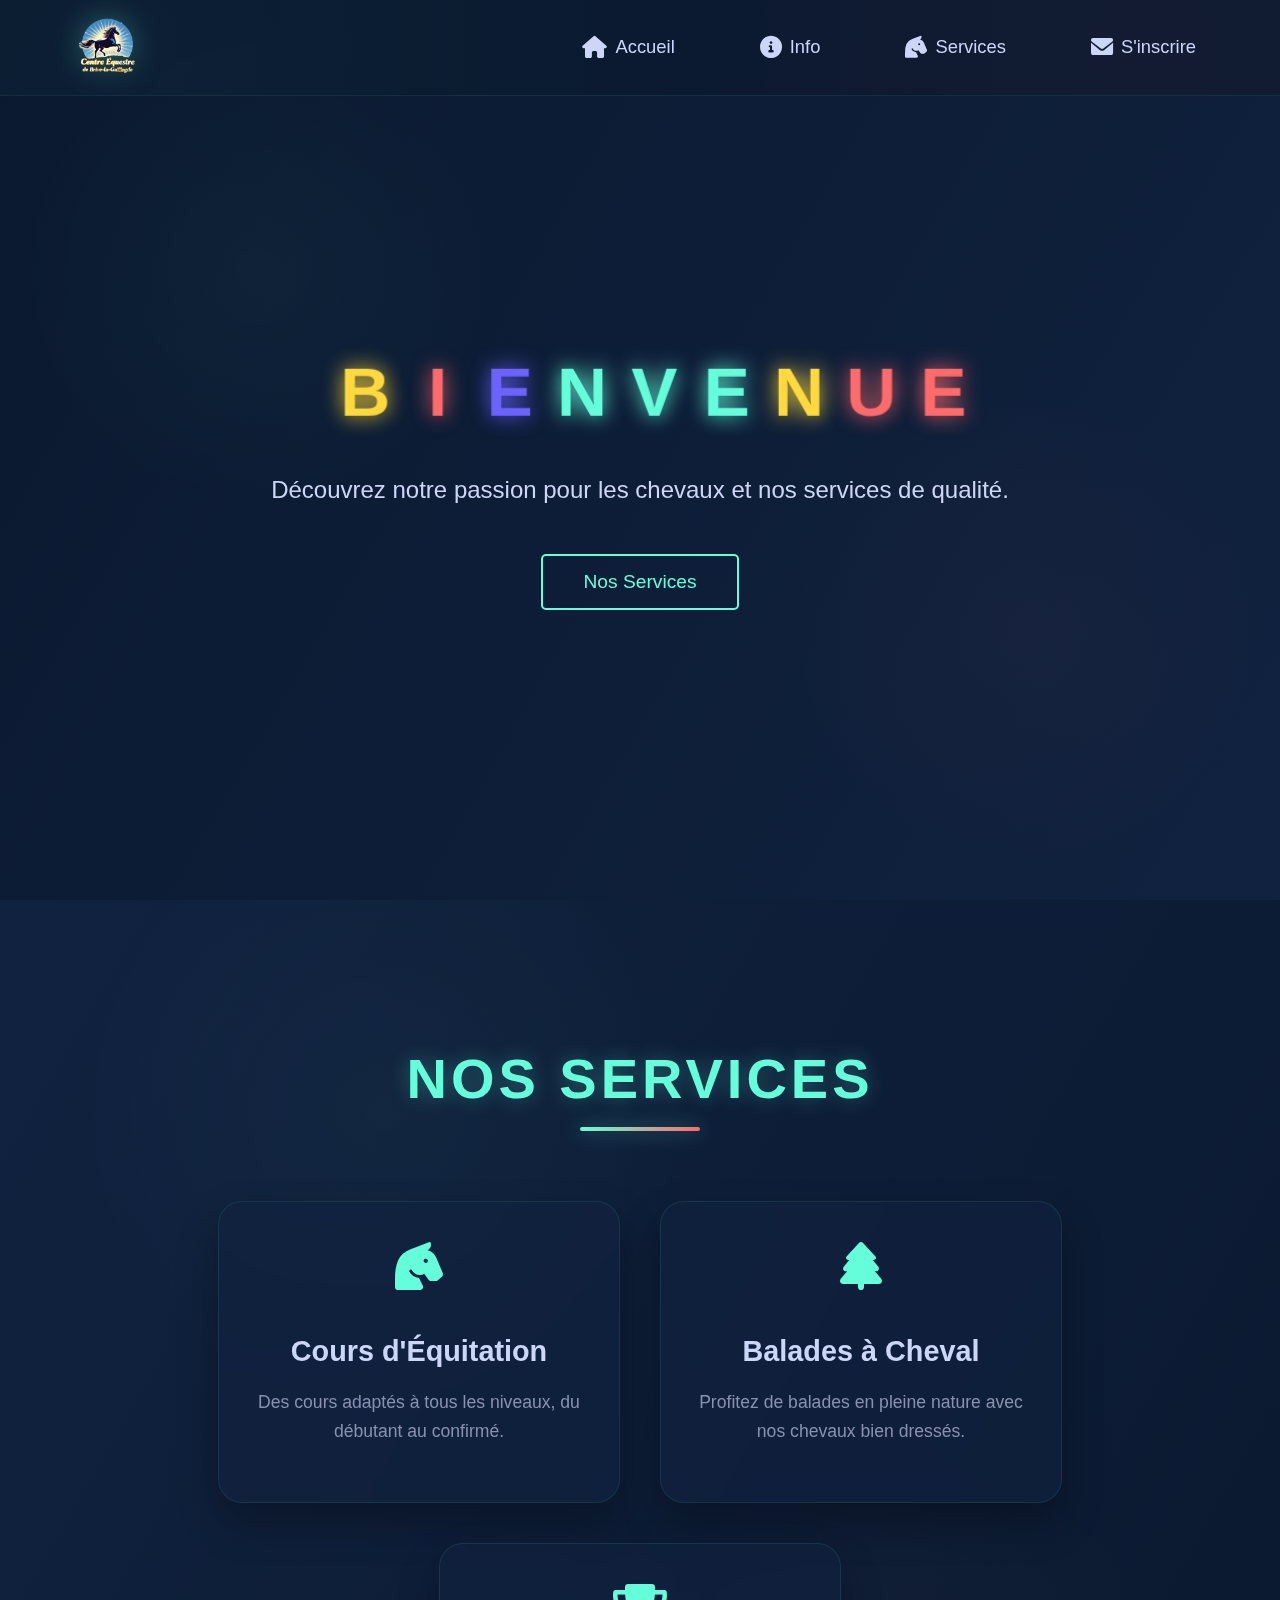
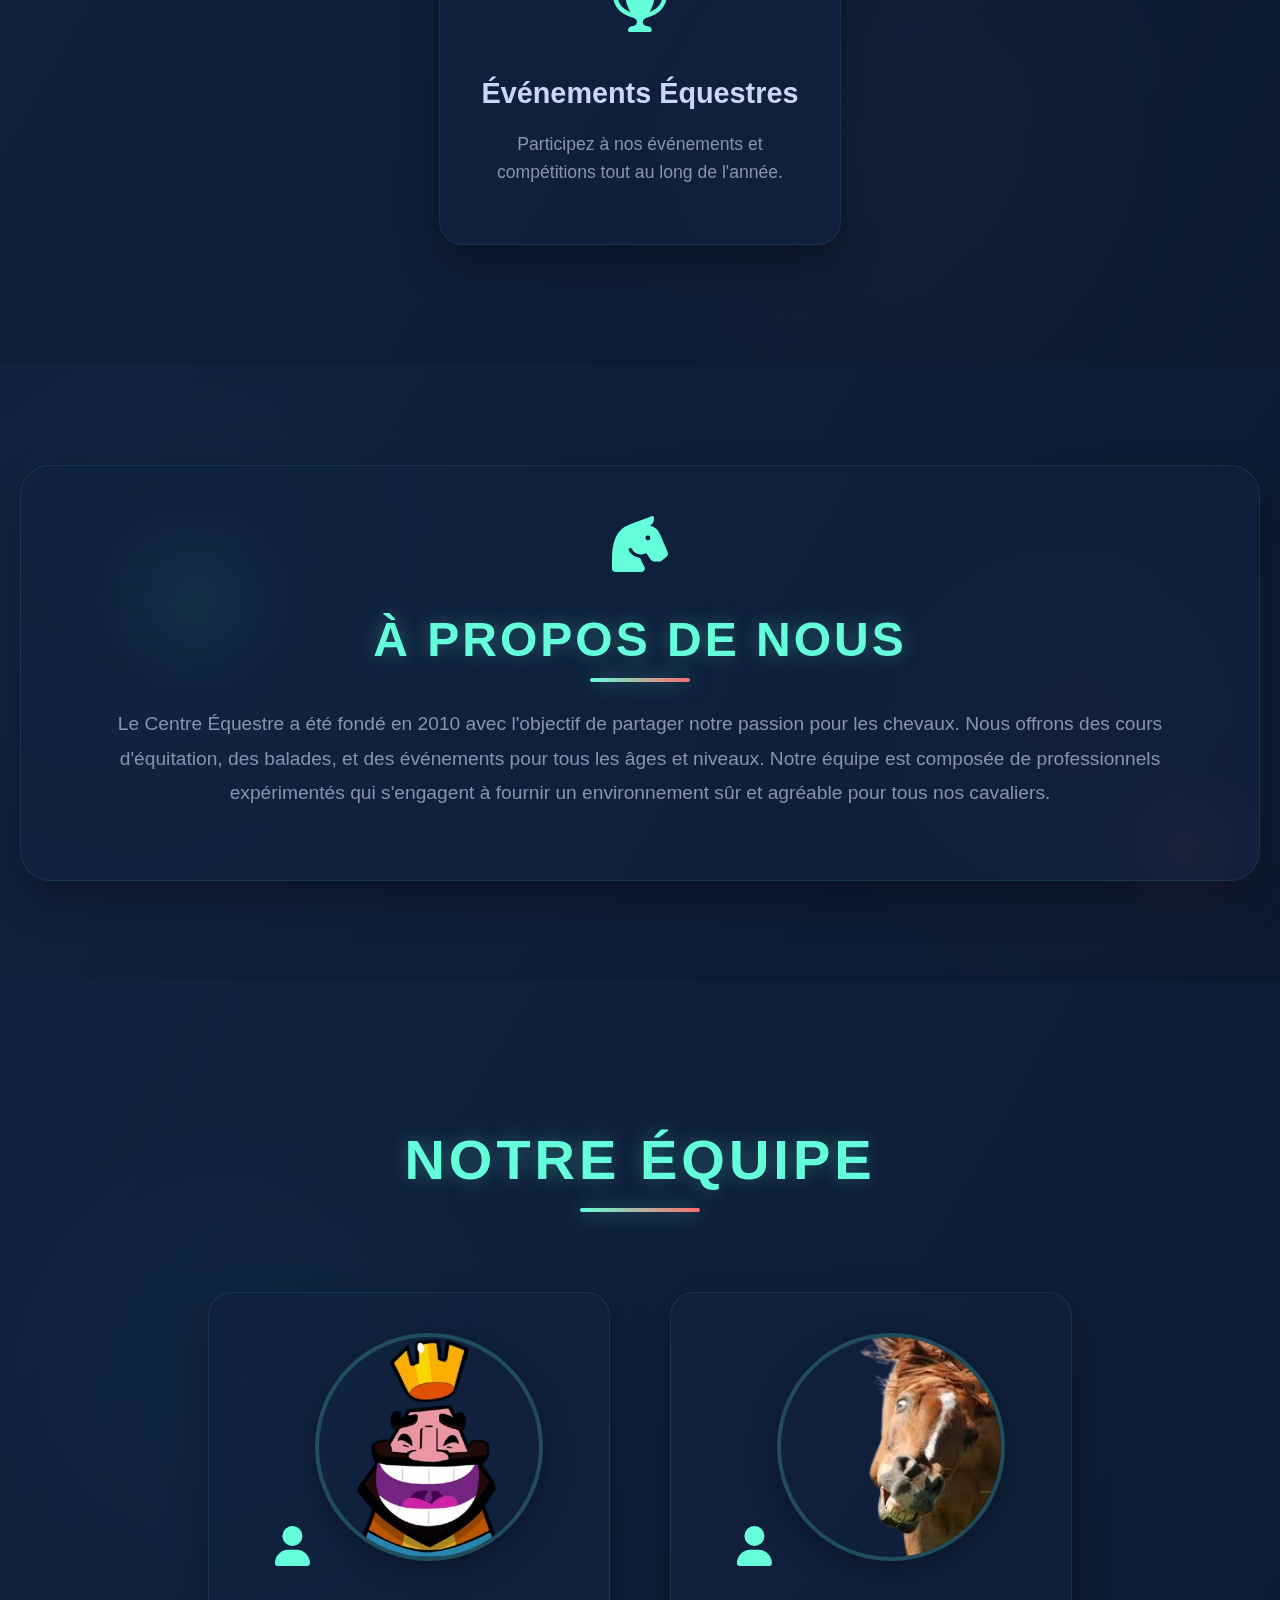
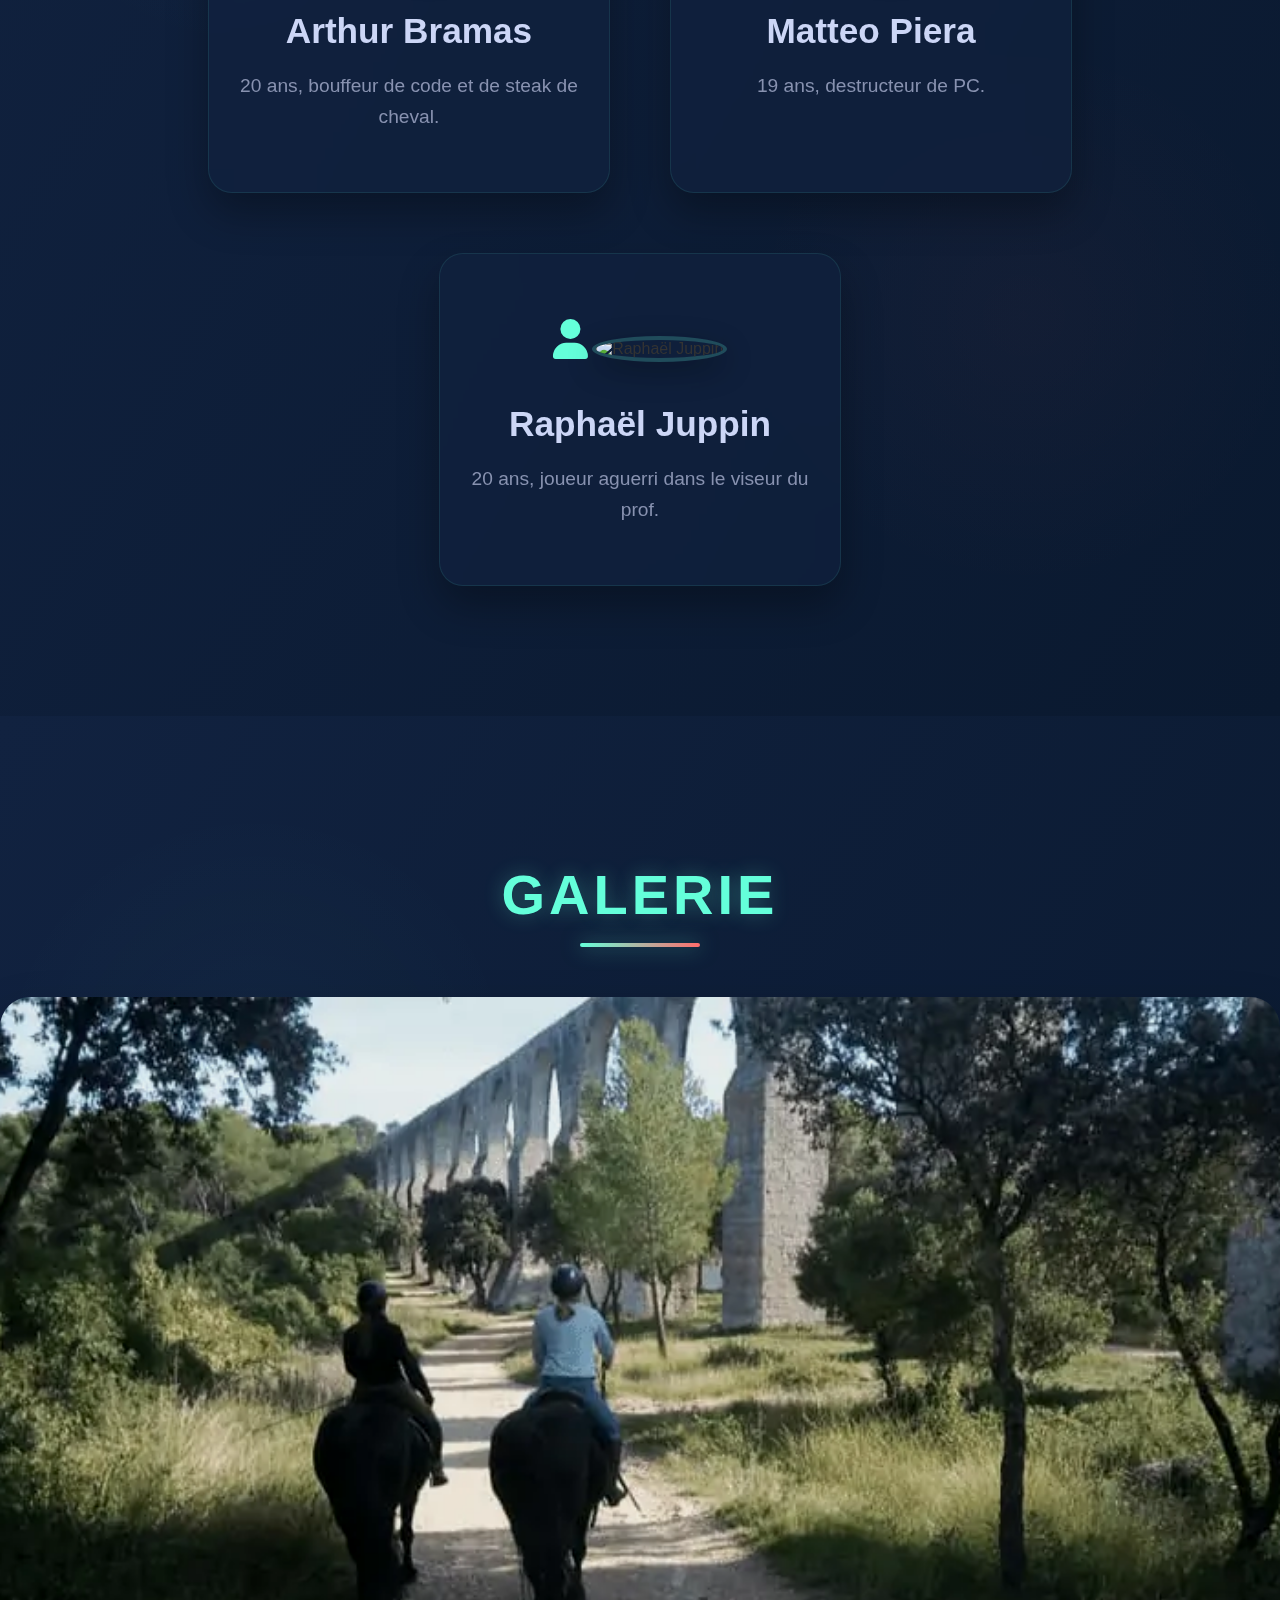
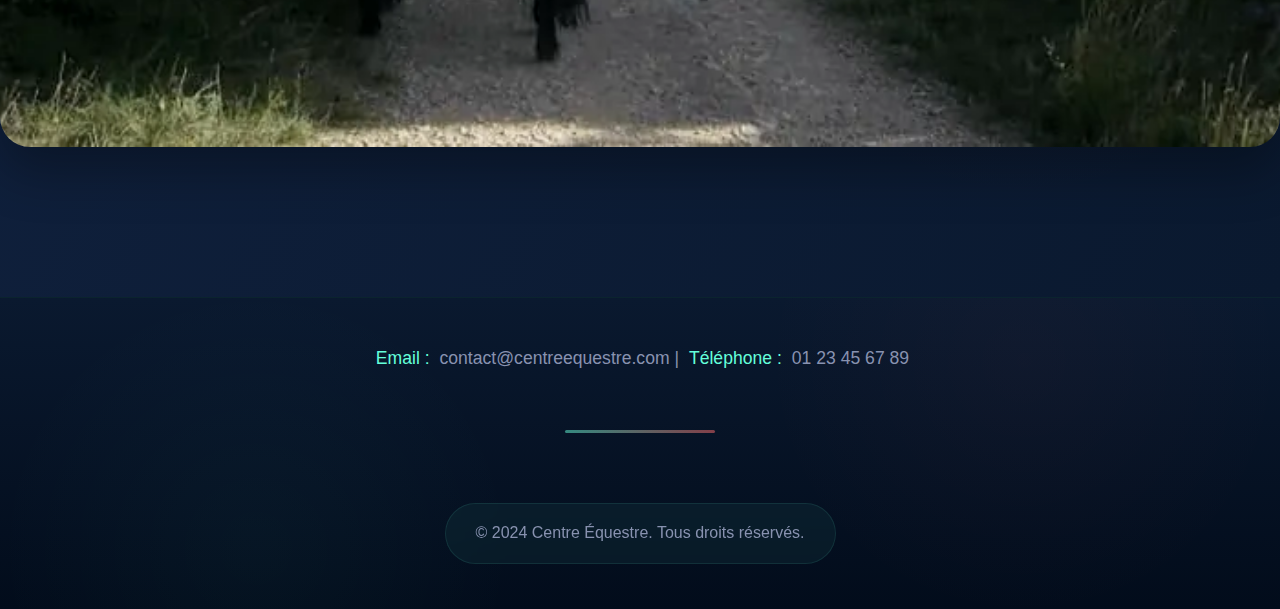
==== commit e4d26558: "Add files via upload" ====
--- a/index.html
+++ b/index.html
@@ -118,6 +118,11 @@
         </div>
     </footer>
 
+    <!-- ... existing code ... -->
+    <button class="scroll-to-top" id="scroll-to-top">
+        <i class="fas fa-arrow-up"></i> <!-- Utilisation d'une icône Font Awesome -->
+    </button>
+    <!-- ... existing code ... -->
     <script>
         let currentSlide = 0;
         const slides = document.querySelectorAll('.carousel-image');
@@ -301,6 +306,34 @@
                 letter.style.textShadow = `0 0 20px ${letter.style.color}`;
             });
         }, 1000);
-    </script>
+
+        document.addEventListener('DOMContentLoaded', function() {
+            const scrollToTopButton = document.getElementById('scroll-to-top');
+
+            // Afficher ou masquer le bouton en fonction du défilement
+            window.addEventListener('scroll', function() {
+                if (window.scrollY > 300) { // Afficher le bouton si on a défilé de plus de 300px
+                    scrollToTopButton.style.display = 'flex';
+                } else {
+                    scrollToTopButton.style.display = 'none';
+                }
+            });
+
+            // Faire défiler vers le haut lorsque le bouton est cliqué
+            scrollToTopButton.addEventListener('click', function() {
+                // Ajouter l'animation d'explosion et de folie
+                scrollToTopButton.classList.add('explode');
+                
+                window.scrollTo({
+                    top: 0,
+                    behavior: 'smooth' // Défilement en douceur
+                });
+
+                // Retirer l'animation après qu'elle soit terminée
+                setTimeout(() => {
+                    scrollToTopButton.classList.remove('explode');
+                }, 1500); // Correspond à la durée de l'animation
+            });
+        });</script>
 </body>
 </html>--- a/css/style-front.css
+++ b/css/style-front.css
@@ -5,7 +5,7 @@
     padding: 0;
     background-color: #f0f4f8;
     color: #333;
-    transition: background-color 0.3s ease;
+    transition: background-color 0.6s ease;
 }
 
 .container {
@@ -100,7 +100,7 @@
         rgba(100, 255, 218, 0.8) 0%,
         transparent 70%);
     opacity: 0;
-    transition: opacity 0.3s ease;
+    transition: opacity 0.6s ease;
     transform: scale(0.5);
     z-index: -1;
 }
@@ -729,6 +729,8 @@
     transition: all 0.4s cubic-bezier(0.4, 0, 0.2, 1);
     opacity: 0;
     z-index: 10;
+    border: 2px solid rgba(255, 255, 255, 0.3);
+    overflow: hidden;
 }
 
 .prev { left: 40px; }
@@ -841,7 +843,7 @@
     font-size: 1.1em;
     text-align: center;
     line-height: 1.8;
-    transition: all 0.3s ease;
+    transition: all 0.6s ease;
     position: relative;
 }
 
@@ -867,7 +869,7 @@
     background: linear-gradient(90deg, #64ffda, transparent);
     transform: scaleX(0);
     transform-origin: left;
-    transition: transform 0.3s ease;
+    transition: transform 0.6s ease;
 }
 
 footer p:hover span::after {
@@ -882,7 +884,7 @@
     border-radius: 2px;
     margin: 20px auto;
     opacity: 0.5;
-    transition: all 0.3s ease;
+    transition: all 0.6s ease;
 }
 
 footer:hover .separator {
@@ -901,7 +903,7 @@
     border-radius: 50px;
     backdrop-filter: blur(10px);
     border: 1px solid rgba(100, 255, 218, 0.1);
-    transition: all 0.3s ease;
+    transition: all 0.6s ease;
 }
 
 footer .copyright:hover {
@@ -928,7 +930,7 @@
 footer a {
     color: #64ffda;
     text-decoration: none;
-    transition: all 0.3s ease;
+    transition: all 0.6s ease;
     position: relative;
     padding: 5px 10px;
 }
@@ -1429,37 +1431,160 @@
     font-style: italic; /* Italique pour les citations */
 }
 
+/* Section Tarif des Cours */
+.pricing {
+    padding: 100px 20px;
+    background: linear-gradient(120deg, #112240 0%, #0a192f 100%);
+    position: relative;
+    overflow: hidden;
+}
+
+/* Effet de fond animé */
+.pricing::before {
+    content: '';
+    position: absolute;
+    top: 0;
+    left: 0;
+    right: 0;
+    bottom: 0;
+    background: 
+        radial-gradient(circle at 20% 30%, rgba(100, 255, 218, 0.03) 0%, transparent 25%),
+        radial-gradient(circle at 80% 70%, rgba(255, 107, 107, 0.03) 0%, transparent 25%);
+    animation: pricingShift 15s infinite alternate;
+}
+
+.pricing h2 {
+    color: #64ffda;
+    font-size: 3.5em;
+    text-align: center;
+    margin-bottom: 70px;
+    text-transform: uppercase;
+    letter-spacing: 4px;
+    position: relative;
+    text-shadow: 0 0 20px rgba(100, 255, 218, 0.3);
+}
+
 .pricing-table {
-    display: flex; /* Utiliser flexbox pour aligner les éléments */
+    display: flex; /* Utiliser flexbox pour aligner les éléments sur la même ligne */
     justify-content: center; /* Centrer les éléments */
-    flex-wrap: wrap; /* Permettre aux éléments de passer à la ligne */
-    margin: 20px 0; /* Marge autour de la table de prix */
-}
-
+    gap: 30px; /* Espacement entre les cartes */
+    flex-wrap: wrap; /* Permettre aux éléments de passer à la ligne si nécessaire */
+}
+
+/* Carte de prix */
 .pricing-item {
-    background: #f1f1f1; /* Fond gris clair pour chaque élément */
-    border-radius: 10px; /* Coins arrondis */
-    padding: 20px; /* Espacement interne */
-    margin: 15px; /* Marge entre les éléments */
-    box-shadow: 0 4px 10px rgba(0, 0, 0, 0.1); /* Ombre pour donner de la profondeur */
-    width: 250px; /* Largeur fixe pour les éléments */
+    background: linear-gradient(145deg, rgba(17, 34, 64, 0.9), rgba(0, 0, 0, 0.5)); /* Dégradé pour le fond */
+    border: 1px solid rgba(100, 255, 218, 0.5); /* Bordure plus visible */
+    border-radius: 20px; /* Coins arrondis */
+    padding: 30px; /* Espacement interne */
+    width: 320px; /* Largeur fixe pour les éléments */
     text-align: center; /* Centrer le texte */
-    transition: transform 0.3s; /* Transition pour l'effet de survol */
-}
-
+    transition: transform 0.4s ease, box-shadow 0.4s ease; /* Transition pour l'effet de survol */
+    box-shadow: 0 8px 30px rgba(0, 0, 0, 0.3); /* Ombre pour donner de la profondeur */
+    position: relative; /* Position relative pour les effets de pseudo-éléments */
+    overflow: hidden; /* Pour masquer les éléments qui débordent */
+}
+
+/* Effet au survol */
 .pricing-item:hover {
-    transform: translateY(-5px); /* Effet de levée au survol */
-}
-
+    transform: scale(1.05) rotateY(10deg); /* Légère augmentation de taille et rotation */
+    box-shadow: 0 15px 40px rgba(0, 0, 0, 0.5); /* Ombre plus marquée au survol */
+}
+
+/* Animation d'apparition */
+@keyframes priceItemAppear {
+    from {
+        opacity: 0;
+        transform: translateY(20px); /* Départ en bas */
+    }
+    to {
+        opacity: 1;
+        transform: translateY(0); /* Fin à la position normale */
+    }
+}
+
+.pricing-item {
+    animation: priceItemAppear 0.5s ease forwards; /* Animation d'apparition */
+}
+
+.pricing-item:nth-child(1) { animation-delay: 0.2s; }
+.pricing-item:nth-child(2) { animation-delay: 0.4s; }
+.pricing-item:nth-child(3) { animation-delay: 0.6s; }
+
+/* Effet de brillance LED */
+.pricing-item::after {
+    content: '';
+    position: absolute;
+    top: 0;
+    left: 0;
+    right: 0;
+    bottom: 0;
+    background: radial-gradient(circle, rgba(100, 255, 218, 0.3) 0%, transparent 70%); /* Effet de LED */
+    opacity: 0; /* Initialement invisible */
+    transition: opacity 0.4s ease; /* Transition pour l'effet de survol */
+    border-radius: 20px; /* Coins arrondis pour le pseudo-élément */
+}
+
+.pricing-item:hover::after {
+    opacity: 1; /* Rendre visible au survol */
+}
+
+/* Icône */
+.pricing-item i {
+    color: #64ffda; /* Couleur de l'icône */
+    margin-bottom: 15px; /* Espacement sous l'icône */
+    font-size: 2.5em; /* Taille de l'icône */
+    transition: transform 0.3s ease; /* Transition pour l'effet de survol */
+}
+
+.pricing-item:hover i {
+    transform: scale(1.3); /* Zoom sur l'icône au survol */
+}
+
+/* Titre du tarif */
 .pricing-item h4 {
-    margin: 0; /* Pas de marge pour le titre */
-    color: #2c3e50; /* Couleur du titre */
-}
-
+    color: #ffffff; /* Couleur du titre */
+    font-size: 2em; /* Taille du titre */
+    margin: 15px 0; /* Espacement autour du titre */
+    transition: color 0.3s ease; /* Transition pour la couleur */
+}
+
+.pricing-item:hover h4 {
+    color: #64ffda; /* Changer la couleur du titre au survol */
+}
+
+/* Prix */
 .pricing-item p {
-    margin: 5px 0; /* Espacement autour des paragraphes */
-    color: #555; /* Couleur du texte */
-    font-size: 1.1em; /* Taille du texte */
+    color: #ccd6f6; /* Couleur du texte */
+    font-size: 1.8em; /* Taille du texte */
+    margin: 10px 0; /* Espacement autour du prix */
+    transition: color 0.3s ease; /* Transition pour la couleur */
+}
+
+.pricing-item:hover p {
+    color: #ff6b6b; /* Changer la couleur du prix au survol */
+}
+
+/* Style spécifique pour le formulaire */
+.pricing-item form {
+    position: relative;
+    z-index: 2; /* Z-index plus élevé que le parent */
+}
+
+/* Media Queries */
+@media (max-width: 768px) {
+    .pricing-table {
+        gap: 20px;
+    }
+    
+    .pricing-item {
+        width: 280px;
+        padding: 30px;
+    }
+    
+    .pricing h2 {
+        font-size: 2.5em;
+    }
 }
 
 /* Styles pour le carrousel */
@@ -1532,7 +1657,7 @@
     background-size: 400% 400%;
     animation: gradientMove 3s ease infinite;
     opacity: 0;
-    transition: opacity 0.3s ease;
+    transition: opacity 0.6s ease;
 }
 
 /* Fond intérieur */
@@ -1752,156 +1877,7 @@
     margin: 5px 0; /* Espacement autour des paragraphes */
 }
 
-/* Section Tarif des Cours */
-.pricing {
-    padding: 100px 20px;
-    background: linear-gradient(120deg, #112240 0%, #0a192f 100%);
-    position: relative;
-    overflow: hidden;
-}
-
-/* Effet de fond animé */
-.pricing::before {
-    content: '';
-    position: absolute;
-    top: 0;
-    left: 0;
-    right: 0;
-    bottom: 0;
-    background: 
-        radial-gradient(circle at 20% 30%, rgba(100, 255, 218, 0.03) 0%, transparent 25%),
-        radial-gradient(circle at 80% 70%, rgba(255, 107, 107, 0.03) 0%, transparent 25%);
-    animation: pricingShift 15s infinite alternate;
-}
-
-.pricing h2 {
-    color: #64ffda;
-    font-size: 3.5em;
-    text-align: center;
-    margin-bottom: 70px;
-    text-transform: uppercase;
-    letter-spacing: 4px;
-    position: relative;
-    text-shadow: 0 0 20px rgba(100, 255, 218, 0.3);
-}
-
-.pricing-table {
-    display: flex;
-    justify-content: center;
-    gap: 40px;
-    flex-wrap: wrap;
-    max-width: 1200px;
-    margin: 0 auto;
-}
-
-.pricing-item {
-    background: rgba(17, 34, 64, 0.6);
-    backdrop-filter: blur(10px);
-    border: 1px solid rgba(100, 255, 218, 0.1);
-    border-radius: 20px;
-    padding: 40px;
-    width: 300px;
-    text-align: center;
-    transition: all 0.5s cubic-bezier(0.34, 1.56, 0.64, 1);
-    position: relative;
-    overflow: visible; /* Changé de 'hidden' à 'visible' */
-    z-index: 1; /* Ajout d'un z-index */
-}
-
-/* Icône */
-.pricing-item i {
-    font-size: 3em;
-    color: #64ffda;
-    margin-bottom: 25px;
-    transition: all 0.5s ease;
-}
-
-/* Titre du tarif */
-.pricing-item h4 {
-    color: #ccd6f6;
-    font-size: 1.8em;
-    margin: 20px 0;
-    transition: all 0.4s ease;
-}
-
-/* Prix */
-.pricing-item p {
-    color: #64ffda;
-    font-size: 2em;
-    font-weight: bold;
-    margin: 15px 0;
-    transition: all 0.4s ease;
-}
-
-/* Effet au survol */
-.pricing-item:hover {
-    transform: translateY(-15px) scale(1.03);
-    border-color: rgba(100, 255, 218, 0.3);
-    box-shadow: 
-        0 30px 60px rgba(0, 0, 0, 0.4),
-        0 0 40px rgba(100, 255, 218, 0.2);
-}
-
-.pricing-item:hover i {
-    transform: scale(1.2);
-    color: #ff6b6b;
-}
-
-/* Animation d'apparition */
-@keyframes priceItemAppear {
-    0% {
-        opacity: 0;
-        transform: translateY(50px) scale(0.8);
-    }
-    100% {
-        opacity: 1;
-        transform: translateY(0) scale(1);
-    }
-}
-
-.pricing-item {
-    animation: priceItemAppear 0.8s cubic-bezier(0.23, 1, 0.32, 1) backwards;
-}
-
-.pricing-item:nth-child(1) { animation-delay: 0.2s; }
-.pricing-item:nth-child(2) { animation-delay: 0.4s; }
-.pricing-item:nth-child(3) { animation-delay: 0.6s; }
-
-/* Effet de brillance */
-.pricing-item::after {
-    content: '';
-    position: absolute;
-    inset: 0;
-    background: linear-gradient(
-        125deg, 
-        transparent 0%, 
-        rgba(100, 255, 218, 0.1) 30%, 
-        transparent 60%
-    );
-    border-radius: 20px;
-    opacity: 0;
-    transition: opacity 0.6s ease;
-}
-
-.pricing-item:hover::after {
-    opacity: 1;
-}
-
-/* Media Queries */
-@media (max-width: 768px) {
-    .pricing-table {
-        gap: 20px;
-    }
-    
-    .pricing-item {
-        width: 280px;
-        padding: 30px;
-    }
-    
-    .pricing h2 {
-        font-size: 2.5em;
-    }
-}
+
 
 /* Section Horaire des Cours */
 .schedule {
@@ -1972,12 +1948,12 @@
     color: #ccd6f6;
     padding: 20px;
     border-bottom: 1px solid rgba(100, 255, 218, 0.1);
-    transition: all 0.3s ease;
+    transition: all 0.6s ease;
 }
 
 /* Effet de survol sur les lignes */
 .schedule-table tbody tr {
-    transition: all 0.3s ease;
+    transition: all 0.6s ease;
 }
 
 .schedule-table tbody tr:hover {
@@ -2140,7 +2116,7 @@
     color: #ccd6f6;
     font-size: 1.8em;
     margin: 15px 0;
-    transition: color 0.3s ease;
+    transition: color 0.6s ease;
 }
 
 /* Description */
@@ -2270,7 +2246,7 @@
     color: #ccd6f6;
     font-size: 1.6em;
     margin: 20px;
-    transition: color 0.3s ease;
+    transition: color 0.6s ease;
 }
 
 .blog-post p {
@@ -2291,7 +2267,7 @@
     border-radius: 30px;
     font-size: 1.1em;
     text-decoration: none;
-    transition: all 0.3s ease;
+    transition: all 0.6s ease;
     position: relative;
     overflow: hidden;
 }
@@ -2409,7 +2385,7 @@
     background: rgba(17, 34, 64, 0.6);
     color: #ccd6f6;
     font-size: 1em;
-    transition: all 0.3s ease;
+    transition: all 0.6s ease;
 }
 
 .form-group input:focus,
@@ -2428,7 +2404,7 @@
     border-radius: 30px;
     font-size: 1.1em;
     cursor: pointer;
-    transition: all 0.3s ease;
+    transition: all 0.6s ease;
     margin-top: 20px;
 }
 
@@ -2438,11 +2414,7 @@
     box-shadow: 0 0 20px rgba(100, 255, 218, 0.4);
 }
 
-/* Style spécifique pour le formulaire */
-.pricing-item form {
-    position: relative;
-    z-index: 2; /* Z-index plus élevé que le parent */
-}
+
 
 /* Assurer que les inputs sont cliquables */
 .form-group {
@@ -2535,4 +2507,114 @@
 
 .letter {
     animation: glow 2s ease-in-out infinite;
-}+}
+
+
+
+/* Styles pour la flèche de retour en haut */
+.scroll-to-top {
+    position: fixed; /* Fixe la position */
+    bottom: 30px; /* Positionner à 30px du bas */
+    right: 30px; /* Positionner à 30px de la droite */
+    background: linear-gradient(135deg, #4a90e2, #6ab7f9); /* Dégradé bleu clair */
+    color: white; /* Couleur du texte */
+    border: none;
+    border-radius: 50%; /* Rendre la flèche ronde */
+    width: 70px; /* Largeur de la flèche */
+    height: 70px; /* Hauteur de la flèche */
+    display: flex;
+    justify-content: center;
+    align-items: center;
+    cursor: pointer; /* Curseur pointer pour le bouton */
+    box-shadow: 0 4px 15px rgba(0, 0, 0, 0.4), 0 0 20px rgba(74, 144, 226, 0.5); /* Ombre pour un effet de profondeur et effet LED */
+    transition: background 0.6s ease, transform 0.6s ease, box-shadow 0.6s ease; /* Transition pour l'effet de survol */
+    z-index: 1000; /* Assurez-vous que la flèche est au-dessus de tous les éléments */
+    display: none; /* Masquer par défaut */
+    font-size: 28px; /* Taille de l'icône */
+}
+
+/* Animation d'explosion au clic */
+@keyframes explode {
+    0% {
+        transform: scale(1);
+        opacity: 1;
+    }
+    50% {
+        transform: scale(1.5);
+        opacity: 0.7;
+    }
+    100% {
+        transform: scale(1);
+        opacity: 1;
+    }
+}
+
+/* Animation de pulsation */
+@keyframes pulse {
+    0% {
+        transform: scale(1);
+        box-shadow: 0 0 20px rgba(74, 144, 226, 0.5);
+    }
+    50% {
+        transform: scale(1.1);
+        box-shadow: 0 0 30px rgba(74, 144, 226, 1), 0 0 40px rgba(74, 144, 226, 0.5);
+    }
+    100% {
+        transform: scale(1);
+        box-shadow: 0 0 20px rgba(74, 144, 226, 0.5);
+    }
+}
+
+/* Animation de clignotement LED */
+@keyframes ledGlow {
+    0% {
+        box-shadow: 0 4px 15px rgba(74, 144, 226, 0.5);
+    }
+    50% {
+        box-shadow: 0 0 30px rgba(74, 144, 226, 1), 0 0 40px rgba(74, 144, 226, 0.5);
+    }
+    100% {
+        box-shadow: 0 4px 15px rgba(74, 144, 226, 0.5);
+    }
+}
+
+.scroll-to-top {
+    animation: ledGlow 1s infinite; /* Animation LED par défaut en bleu */
+}
+
+.scroll-to-top:hover {
+    background: linear-gradient(135deg, #ff007f, #ff7f00); /* Teinte flashy au survol */
+    transform: scale(1.1); /* Légère augmentation de la taille au survol */
+    animation: explode 0.5s ease, ledGlowRed 1s infinite; /* Animation d'explosion et clignotement LED au survol */
+}
+
+/* Animation LED rouge au survol */
+@keyframes ledGlowRed {
+    0% {
+        box-shadow: 0 4px 15px rgba(255, 0, 127, 0.5);
+    }
+    50% {
+        box-shadow: 0 0 30px rgba(255, 0, 127, 1), 0 0 40px rgba(255, 0, 127, 0.5);
+    }
+    100% {
+        box-shadow: 0 4px 15px rgba(255, 0, 127, 0.5);
+    }
+}
+
+.scroll-to-top:active {
+    animation: explode 0.5s ease; /* Animation d'explosion au clic */
+    transform: scale(0.95); /* Réduction de la taille lors du clic */
+}
+
+/* Styles pour l'icône */
+.scroll-to-top i {
+    font-size: 32px; /* Taille de l'icône */
+    transition: transform 0.6s ease; /* Transition pour l'icône */
+}
+
+.scroll-to-top:hover i {
+    transform: translateY(-5px) rotate(360deg); /* Légère élévation et rotation de l'icône au survol */
+}
+
+
+
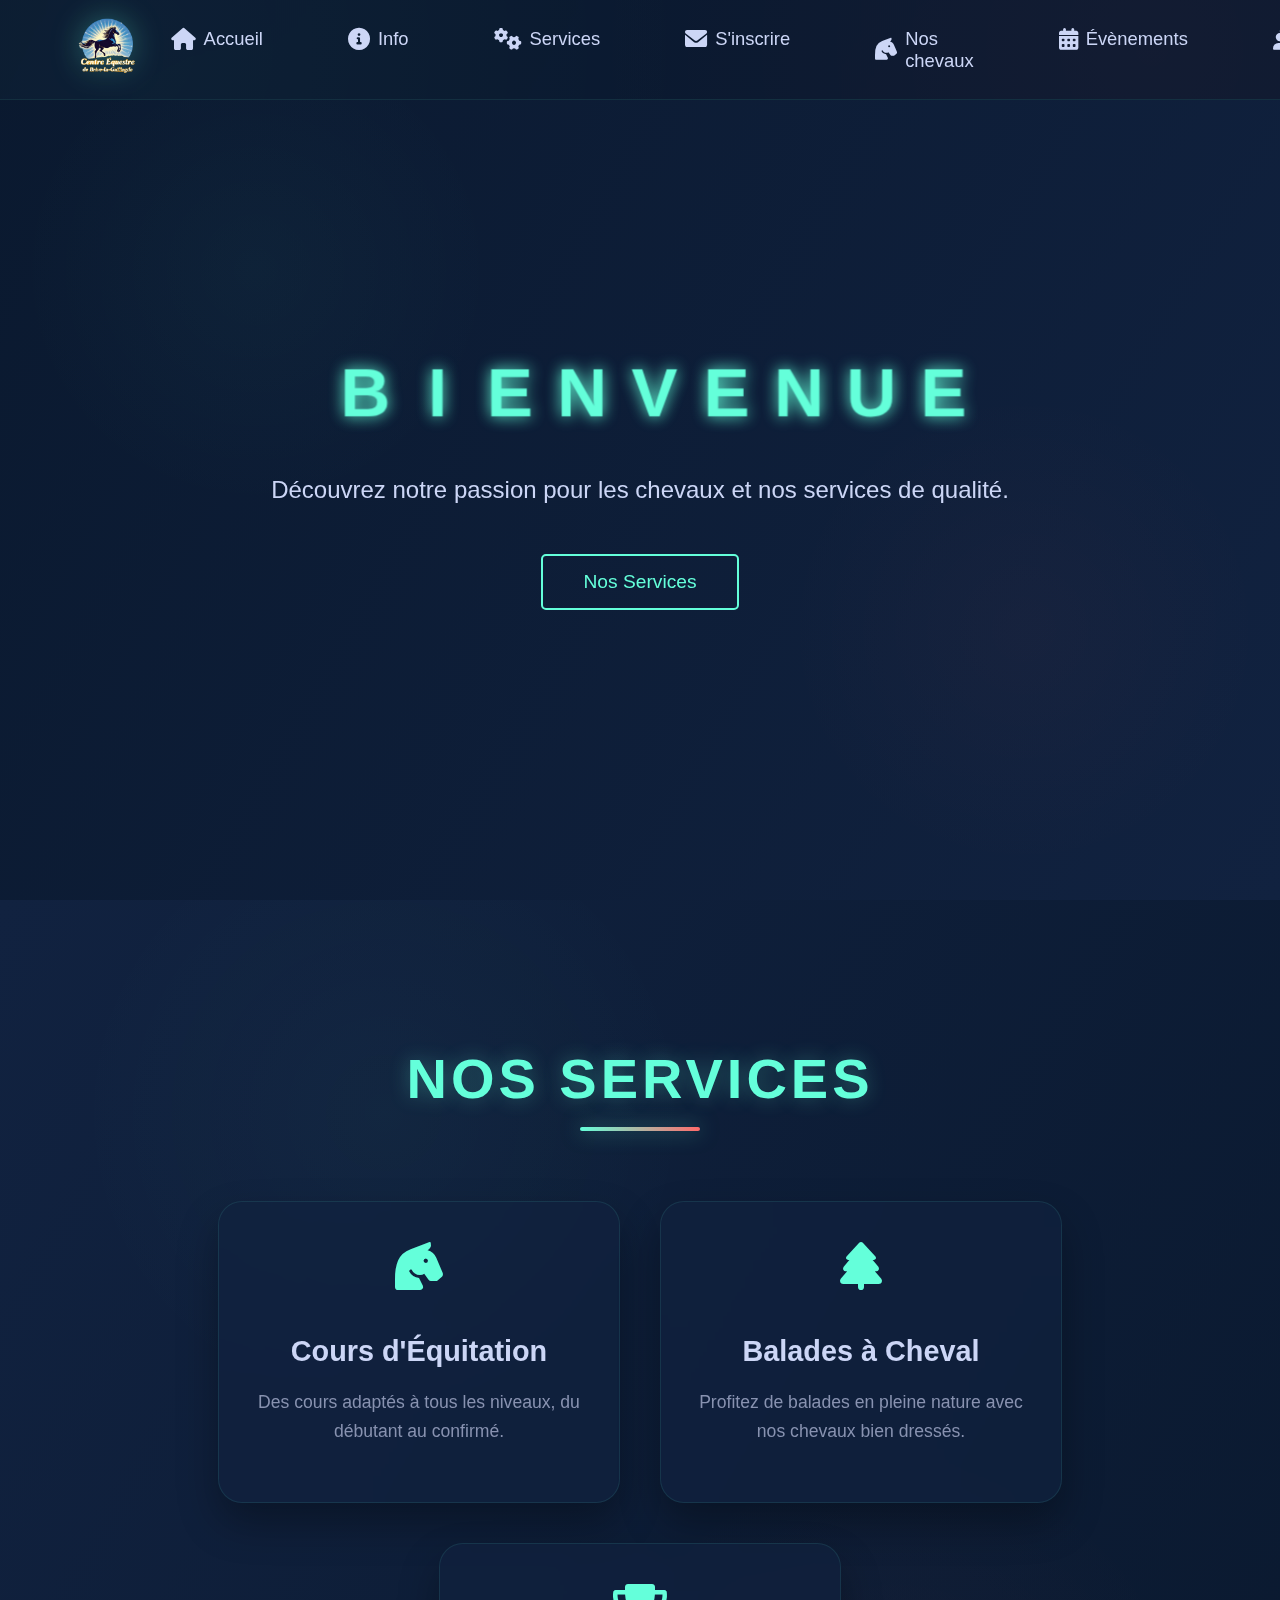
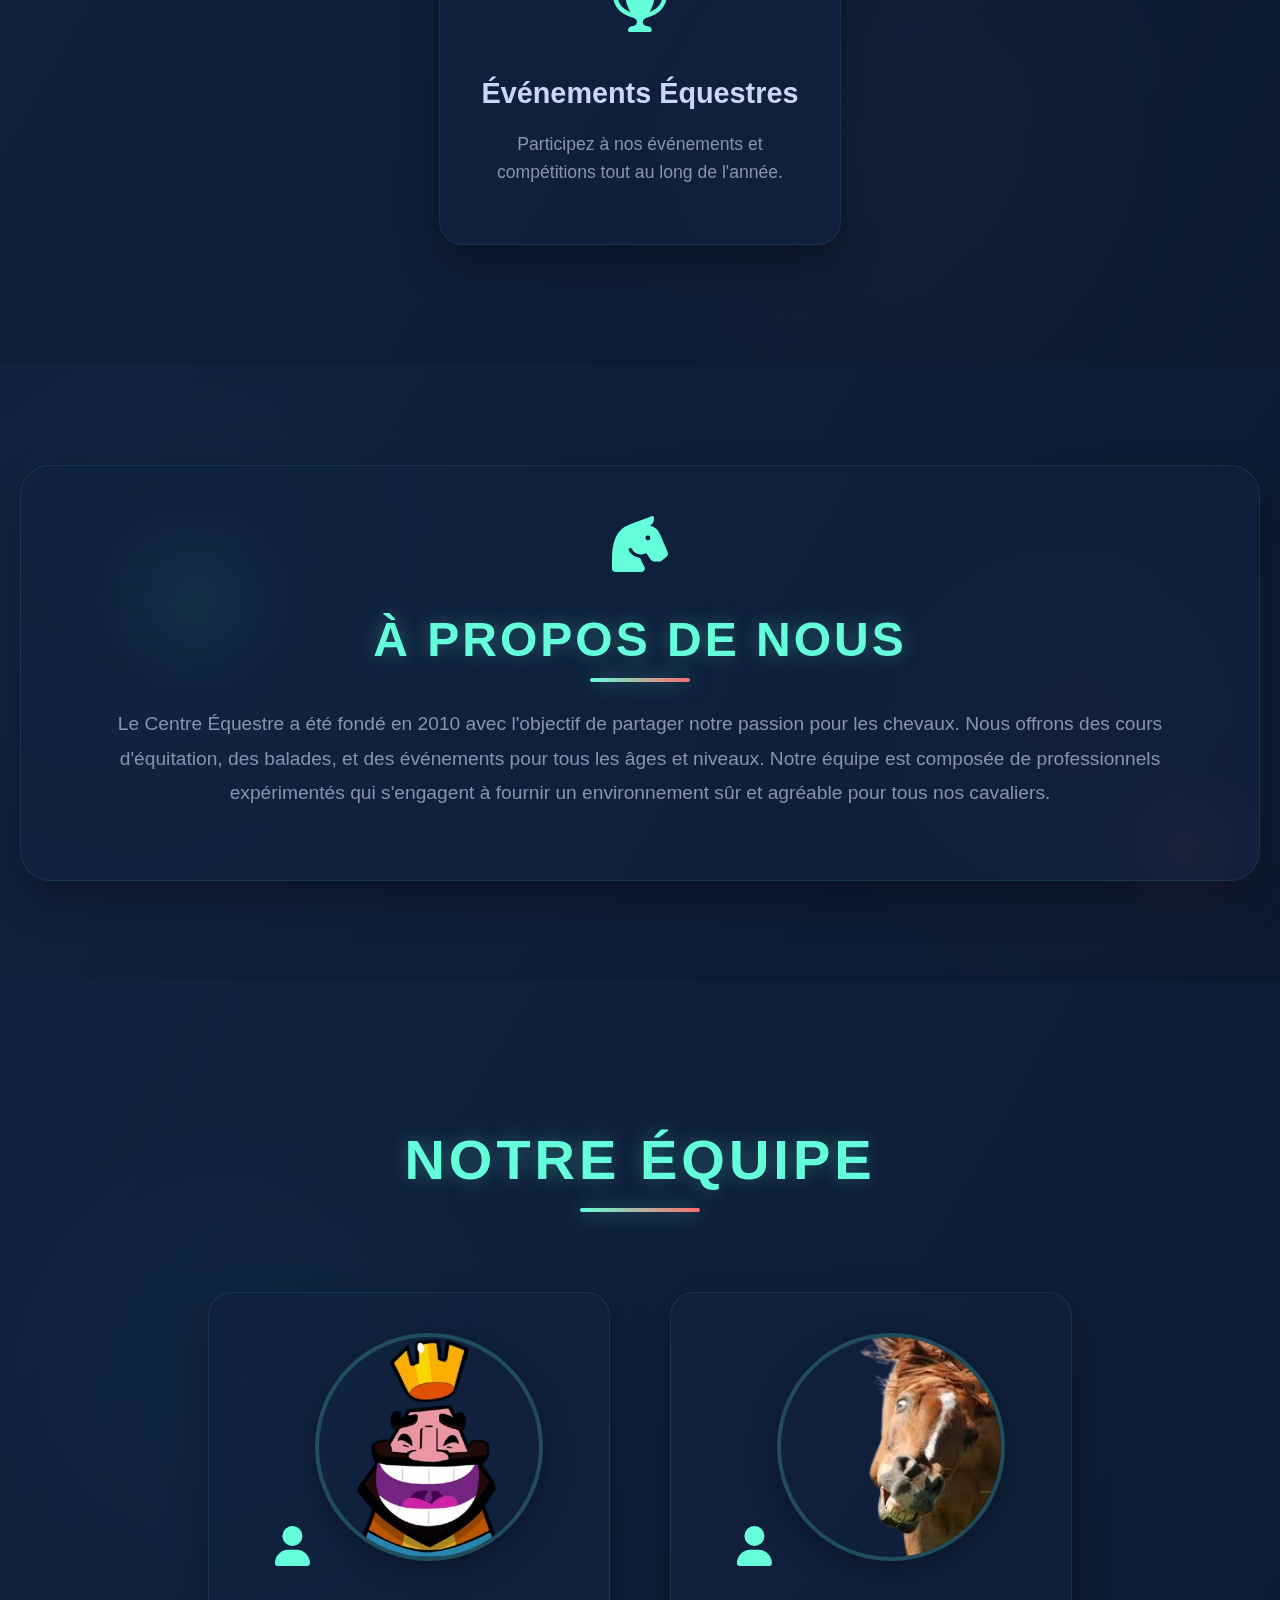
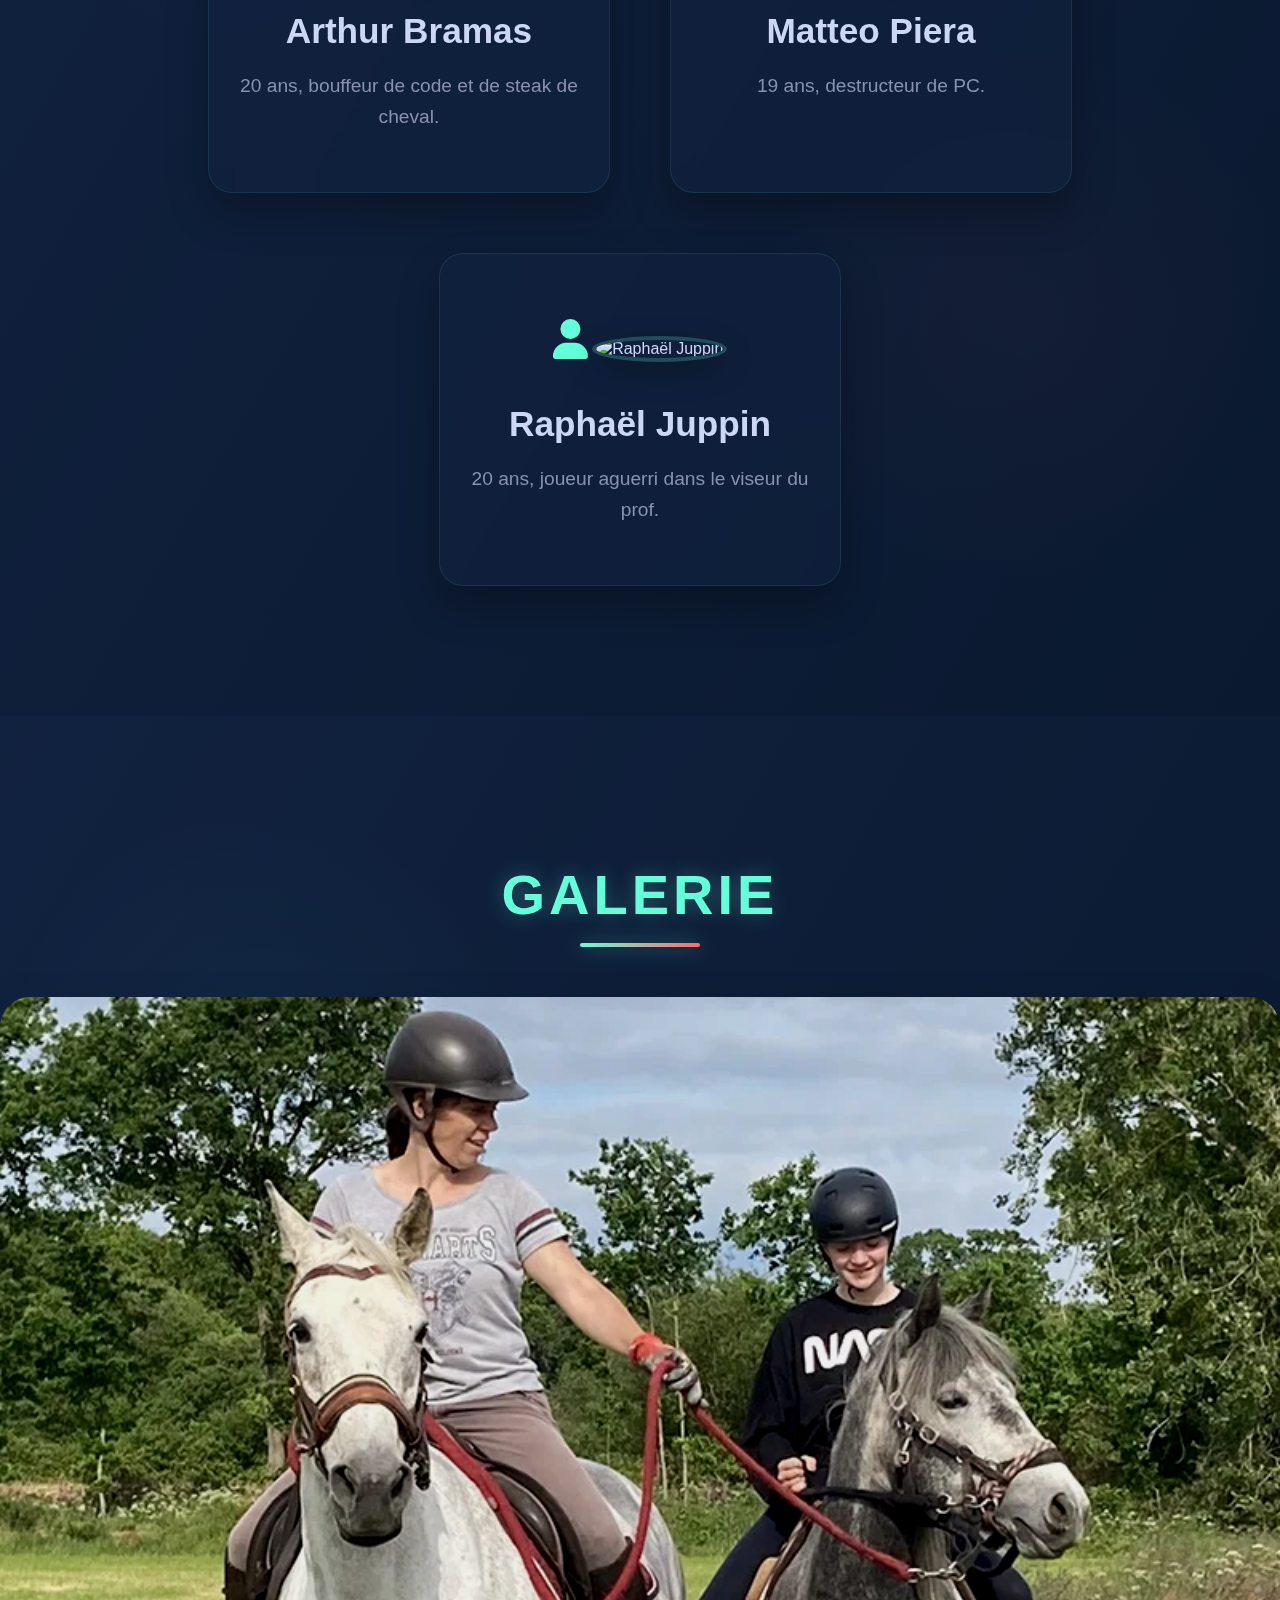
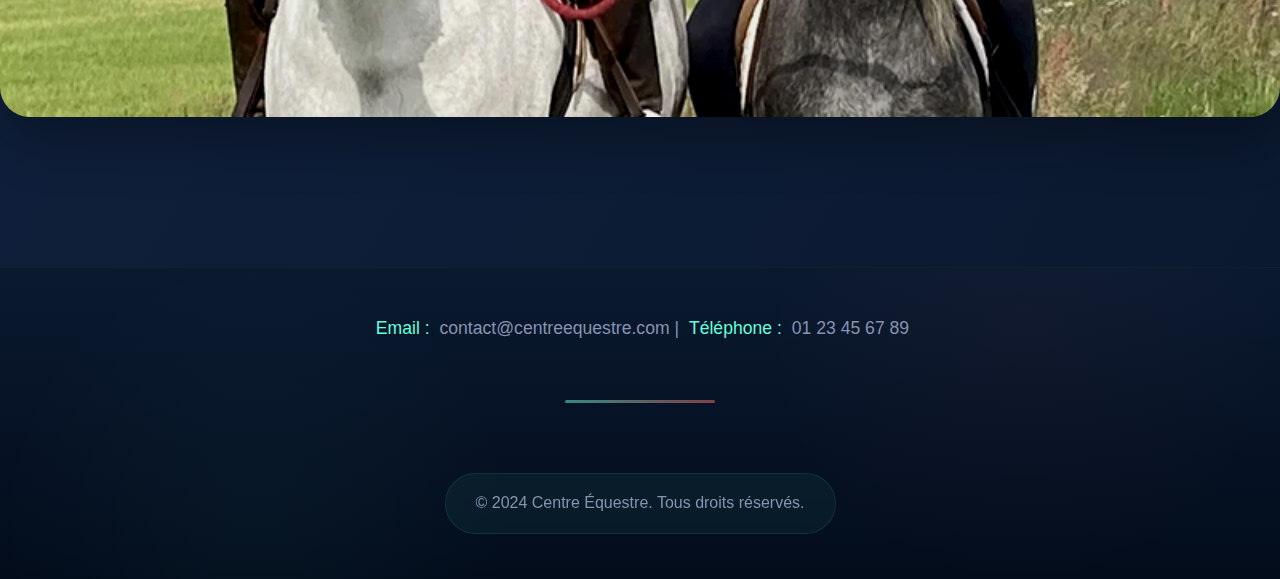
==== commit c5a3c74e: "Add files via upload" ====
--- a/index.html
+++ b/index.html
@@ -6,17 +6,21 @@
     <title>Centre Équestre</title>
     <link rel="stylesheet" href="css/style-front.css">
     <link rel="stylesheet" href="https://cdnjs.cloudflare.com/ajax/libs/font-awesome/6.0.0-beta3/css/all.min.css">
+    <script src="js/script.js"></script>
 </head>
 <body>
     <header>
         <div class="container">
-            <img src="pages-front/images-front/93863d47-8a92-4b31-b3c8-8f9891f6792a-removebg-preview.png" alt="Logo du Centre Équestre" class="logo">
+            <a href="index.html"><img src="pages-front/images-front/93863d47-8a92-4b31-b3c8-8f9891f6792a-removebg-preview.png" alt="Logo du Centre Équestre" class="logo"></a>
             <nav>
                 <ul>
-                    <li><a href="index.html"><i class="fas fa-home"></i> Accueil</a></li>
-                    <li><a href="pages-front/info/info.html"><i class="fas fa-info-circle"></i> Info</a></li>
-                    <li><a href="pages-front/services/services.html"><i class="fas fa-horse-head"></i> Services</a></li>
-                    <li><a href="pages-front/s'inscrire/s'inscrire.html"><i class="fas fa-envelope"></i> S'inscrire</a></li>
+                    <li><a href="index.html" onclick="playNavSound()"><i class="fas fa-home"></i> Accueil</a></li>
+                    <li><a href="pages-front/info/info.html" onclick="playNavSound()"><i class="fas fa-info-circle"></i> Info</a></li>
+                    <li><a href="pages-front/services/services.html" onclick="playNavSound()"><i class="fas fa-cogs"></i> Services</a></li>
+                    <li><a href="pages-front/inscription/inscription.html" onclick="playNavSound()"><i class="fas fa-envelope"></i> S'inscrire</a></li>
+                    <li><a href="pages-front/cavalerie/cavalerie.php" onclick="playNavSound()"><i class="fas fa-horse-head"></i> Nos chevaux</a></li>
+                    <li><a href="pages-front/evenements/evenements.php" onclick="playNavSound()"><i class="fas fa-calendar-alt"></i> Évènements</a></li>
+                    <li><a href="pages-front/cours/cours.php" onclick="playNavSound()"><i class="fas fa-chalkboard-teacher"></i> Cours</a></li>
                 </ul>
             </nav>
         </div>
--- a/css/style-front.css
+++ b/css/style-front.css
@@ -51,28 +51,28 @@
     animation: logoExplode 0.6s ease-out;
 }
 
-/* Navigation améliorée */
+/* Ajout de styles pour les éléments de menu */
 nav ul {
     display: flex;
-    gap: 45px;
+    gap: 45px; /* Espacement entre les éléments */
     list-style: none;
     padding: 0;
     margin: 0;
 }
 
 nav a {
-    color: #ccd6f6;
-    text-decoration: none;
-    font-size: 1.15em;
-    font-weight: 500;
-    padding: 12px 20px;
-    border-radius: 12px;
-    transition: all 0.4s cubic-bezier(0.34, 1.56, 0.64, 1);
-    position: relative;
-    display: flex;
-    align-items: center;
-    gap: 8px;
-    overflow: hidden;
+    color: #ccd6f6; /* Couleur du texte */
+    text-decoration: none; /* Pas de soulignement */
+    font-size: 1.15em; /* Taille de la police */
+    font-weight: 500; /* Poids de la police */
+    padding: 12px 20px; /* Espacement interne */
+    border-radius: 12px; /* Coins arrondis */
+    transition: all 0.4s cubic-bezier(0.34, 1.56, 0.64, 1); /* Transition pour les effets */
+    position: relative; /* Position relative pour les effets */
+    display: flex; /* Flex pour aligner les icônes et le texte */
+    align-items: center; /* Alignement vertical */
+    gap: 8px; /* Espacement entre l'icône et le texte */
+    overflow: hidden; /* Masquer les débordements */
 }
 
 /* Effet d'explosion pour le logo */
@@ -175,15 +175,15 @@
     }
 }
 
-/* Effet de hover amélioré */
+/* Effets au survol des liens */
 nav a:hover {
-    color: #64ffda;
-    transform: translateY(-3px);
-    background: rgba(100, 255, 218, 0.1);
+    color: #64ffda; /* Couleur au survol */
+    transform: translateY(-3px); /* Légère élévation au survol */
+    background: rgba(100, 255, 218, 0.1); /* Fond au survol */
     box-shadow: 
-        0 0 20px rgba(100, 255, 218, 0.2),
-        0 0 40px rgba(100, 255, 218, 0.1);
-    animation: linkPulse 1s ease-in-out infinite;
+        0 0 20px rgba(100, 255, 218, 0.2), /* Ombre */
+        0 0 40px rgba(100, 255, 218, 0.1); /* Ombre */
+    animation: linkPulse 1s ease-in-out infinite; /* Animation au survol */
 }
 
 @keyframes linkPulse {
@@ -673,15 +673,76 @@
 
 /* Carrousel amélioré */
 .carousel {
+    position: relative;
     width: 100%;
-    max-width: 100%;
-    margin: 0;
-    position: relative;
+    margin-bottom: 20px;
+}
+
+.carousel-images {
+    width: 100%;
+    height: 400px;
     overflow: hidden;
-    background: rgba(17, 34, 64, 0.3);
-    backdrop-filter: blur(10px);
+    border-radius: 10px;
+}
+
+.carousel-image {
+    width: 100%;
+    height: 100%;
+    object-fit: cover;
+    border-radius: 10px;
+}
+
+.carousel-button {
+    position: absolute;
+    top: 50%;
+    transform: translateY(-50%);
+    width: 40px;
+    height: 40px;
+    background: rgba(17, 34, 64, 0.8);
     border: none;
-    box-shadow: none;
+    border-radius: 50%;
+    color: #64ffda;
+    font-size: 18px;
+    cursor: pointer;
+    display: flex;
+    align-items: center;
+    justify-content: center;
+    transition: all 0.3s ease;
+    z-index: 10;
+}
+
+.carousel-button:hover {
+    background: rgba(100, 255, 218, 0.2);
+    transform: translateY(-50%) scale(1.1);
+}
+
+.prev {
+    left: 10px;
+}
+
+.next {
+    right: 10px;
+}
+
+/* Ajustement du style modal existant */
+.horse-modal-content {
+    max-width: 800px;
+    width: 90%;
+    padding: 30px;
+}
+
+.horse-modal-info {
+    margin: 15px 0;
+    padding: 10px 0;
+    border-bottom: 1px solid rgba(100, 255, 218, 0.1);
+    display: flex;
+    justify-content: space-between;
+    align-items: center;
+}
+
+.horse-modal-info span {
+    color: #64ffda;
+    font-weight: bold;
 }
 
 .carousel:hover {
@@ -921,6 +982,7 @@
         box-shadow: 0 -5px 30px rgba(100, 255, 218, 0.1);
     }
 }
+
 
 footer {
     animation: footerGlow 4s infinite;
@@ -1987,6 +2049,7 @@
     0% { transform: scale(1); }
     100% { transform: scale(1.1); }
 }
+
 
 /* Effet de brillance sur la table */
 .schedule-table::after {
@@ -2616,5 +2679,385 @@
     transform: translateY(-5px) rotate(360deg); /* Légère élévation et rotation de l'icône au survol */
 }
 
-
-
+/* Styles pour la page des événements */
+.page-title {
+    color: #64ffda; /* Couleur du titre */
+    font-size: 2.5em; /* Taille du titre */
+    margin-bottom: 20px; /* Espacement en bas */
+    text-align: center; /* Centrer le titre */
+    text-transform: uppercase; /* Mettre en majuscules */
+    letter-spacing: 2px; /* Espacement entre les lettres */
+}
+
+.schedule-table {
+    width: 100%; /* Largeur complète */
+    border-collapse: collapse; /* Supprimer les espaces entre les cellules */
+    margin: 20px 0; /* Espacement autour du tableau */
+}
+
+.schedule-table th {
+    background-color: rgba(100, 255, 218, 0.1); /* Couleur de fond des en-têtes */
+    color: #64ffda; /* Couleur du texte des en-têtes */
+    padding: 15px; /* Espacement interne */
+    text-align: left; /* Alignement à gauche */
+    border-bottom: 2px solid rgba(100, 255, 218, 0.2); /* Bordure en bas */
+}
+
+.schedule-table td {
+    background-color: rgba(17, 34, 64, 0.6); /* Couleur de fond des cellules */
+    color: #ccd6f6; /* Couleur du texte des cellules */
+    padding: 15px; /* Espacement interne */
+    border-bottom: 1px solid rgba(100, 255, 218, 0.1); /* Bordure en bas */
+    transition: background-color 0.3s; /* Transition pour l'effet de survol */
+}
+
+.schedule-table tbody tr:hover {
+    background-color: rgba(100, 255, 218, 0.1); /* Couleur de fond au survol */
+    transform: scale(1.01); /* Légère augmentation au survol */
+}
+
+.btn {
+    background: #64ffda; /* Couleur de fond du bouton */
+    color: #0a192f; /* Couleur du texte du bouton */
+    border: none; /* Pas de bordure */
+    padding: 10px 20px; /* Espacement interne */
+    border-radius: 5px; /* Coins arrondis */
+    cursor: pointer; /* Curseur pointer */
+    transition: background 0.3s, transform 0.3s; /* Transition pour l'effet de survol */
+}
+
+.btn:hover {
+    background: #ff6b6b; /* Couleur de fond au survol */
+    transform: scale(1.05); /* Légère augmentation au survol */
+}
+
+.event-form {
+    margin-top: 30px; /* Espacement au-dessus du formulaire */
+    background: rgba(17, 34, 64, 0.7); /* Couleur de fond du formulaire */
+    padding: 20px; /* Espacement interne */
+    border-radius: 10px; /* Coins arrondis */
+    box-shadow: 0 4px 10px rgba(0, 0, 0, 0.3); /* Ombre pour le formulaire */
+}
+
+.form-group {
+    margin-bottom: 15px; /* Espacement entre les groupes de formulaire */
+}
+
+.form-group label {
+    color: #64ffda; /* Couleur des étiquettes */
+    font-weight: bold; /* Gras pour les étiquettes */
+}
+
+.form-group input,
+.form-group textarea {
+    width: 100%; /* Largeur complète */
+    padding: 10px; /* Espacement interne */
+    border: 1px solid rgba(100, 255, 218, 0.3); /* Bordure */
+    border-radius: 5px; /* Coins arrondis */
+    background: rgba(17, 34, 64, 0.8); /* Couleur de fond des champs */
+    color: #ccd6f6; /* Couleur du texte */
+    transition: border-color 0.3s; /* Transition pour l'effet de focus */
+}
+
+.form-group input:focus,
+.form-group textarea:focus {
+    border-color: #64ffda; /* Bordure au focus */
+    outline: none; /* Pas de contour */
+}
+
+/* Fond de page pour evenements.php */
+body {
+    background-color: #0a192f; /* Fond bleu sombre */
+    color: #ccd6f6; /* Couleur du texte */
+}
+
+/* Titre de la page */
+.evenements-title {
+    font-size: 2.5em; /* Taille du titre */
+    color: #64ffda; /* Couleur du titre */
+    margin-bottom: 20px; /* Espacement en bas */
+    text-align: center; /* Centrer le titre */
+    text-shadow: 0 0 10px rgba(100, 255, 218, 0.5); /* Ombre pour le titre */
+}
+
+/* Style pour le tableau des événements */
+.evenements-table {
+    width: 100%; /* Largeur du tableau */
+    border-collapse: collapse; /* Fusionner les bordures */
+    margin-top: 20px; /* Espacement en haut */
+}
+
+/* Style pour les en-têtes du tableau */
+.evenements-table th {
+    background-color: rgba(100, 255, 218, 0.1); /* Couleur de fond des en-têtes */
+    color: #64ffda; /* Couleur du texte */
+    padding: 15px; /* Espacement interne */
+    text-align: left; /* Alignement à gauche */
+    border-bottom: 2px solid rgba(100, 255, 218, 0.2); /* Bordure en bas */
+}
+
+/* Style pour les cellules du tableau */
+.evenements-table td {
+    padding: 15px; /* Espacement interne */
+    border-bottom: 1px solid rgba(100, 255, 218, 0.1); /* Bordure en bas */
+    transition: background-color 0.3s; /* Transition pour l'effet de survol */
+}
+
+/* Effet de survol pour les lignes du tableau */
+.evenements-table tbody tr:hover {
+    background-color: rgba(100, 255, 218, 0.2); /* Couleur de fond au survol */
+}
+
+/* Style pour les boutons de modification et de suppression */
+.evenements-table .modifier-btn,
+.evenements-table .btn {
+    background-color: #64ffda; /* Couleur de fond */
+    color: white; /* Couleur du texte */
+    border: none; /* Pas de bordure */
+    padding: 10px 15px; /* Espacement interne */
+    border-radius: 5px; /* Coins arrondis */
+    cursor: pointer; /* Curseur en main */
+    transition: background-color 0.3s, transform 0.3s; /* Transition pour l'effet de survol */
+}
+
+.evenements-table .modifier-btn:hover,
+.evenements-table .btn:hover {
+    background-color: #ff6b6b; /* Couleur de fond au survol */
+    transform: scale(1.05); /* Légère augmentation au survol */
+}
+
+/* Style pour le formulaire d'ajout d'événement */
+.event-form {
+    margin-top: 30px; /* Espacement en haut */
+    background: rgba(17, 34, 64, 0.8); /* Fond semi-transparent */
+    padding: 20px; /* Espacement interne */
+    border-radius: 10px; /* Coins arrondis */
+    box-shadow: 0 4px 10px rgba(0, 0, 0, 0.5); /* Ombre */
+}
+
+/* Style pour les groupes de formulaire */
+.event-form .form-group {
+    margin-bottom: 15px; /* Espacement en bas */
+}
+
+/* Style pour les labels des formulaires */
+.event-form label {
+    display: block; /* Affichage en bloc */
+    margin-bottom: 5px; /* Espacement en bas */
+    color: #64ffda; /* Couleur du texte */
+}
+
+/* Style pour les champs de saisie */
+.event-form input[type="text"],
+.event-form input[type="email"],
+.event-form input[type="tel"],
+.event-form textarea,
+.event-form select {
+    width: 100%; /* Largeur complète */
+    padding: 10px; /* Espacement interne */
+    border: 1px solid rgba(100, 255, 218, 0.3); /* Bordure */
+    border-radius: 5px; /* Coins arrondis */
+    background: rgba(17, 34, 64, 0.9); /* Couleur de fond des champs */
+    color: #ccd6f6; /* Couleur du texte */
+    transition: border-color 0.3s; /* Transition pour l'effet de focus */
+}
+
+.event-form input:focus,
+.event-form textarea:focus {
+    border-color: #64ffda; /* Bordure au focus */
+    outline: none; /* Pas de contour */
+}
+
+/* Style pour le bouton de soumission du formulaire */
+.event-form input[type="submit"] {
+    background-color: #64ffda; /* Couleur de fond */
+    color: white; /* Couleur du texte */
+    border: none; /* Pas de bordure */
+    cursor: pointer; /* Curseur en main */
+    padding: 10px 20px; /* Espacement interne */
+    border-radius: 5px; /* Coins arrondis */
+    transition: background-color 0.3s, transform 0.3s; /* Transition pour l'effet de survol */
+}
+
+.event-form input[type="submit"]:hover {
+    background-color: #ff6b6b; /* Couleur de fond au survol */
+    transform: scale(1.05); /* Légère augmentation au survol */
+}
+
+.chevaux-grid {
+    display: grid;
+    grid-template-columns: repeat(3, 400px);
+    justify-content: center;
+    gap: 3rem 2.5rem; /* Plus d'espace vertical (3rem) et horizontal (2.5rem) */
+    padding: 2rem;
+}
+
+/* Wrapper pour isoler chaque carte */
+.card-wrapper {
+    position: relative;
+    width: 350px;
+    height: 450px;
+    overflow: visible;
+}
+
+.cheval-card {
+    position: relative;
+    width: 100%;
+    height: 100%;
+    background: rgba(17, 34, 64, 0.6);
+    border-radius: 15px;
+    cursor: pointer;
+    text-align: center;
+    border: 1px solid rgba(100, 255, 218, 0.1);
+    transition: all 0.3s cubic-bezier(0.34, 1.56, 0.64, 1);
+    overflow: hidden;
+    backdrop-filter: blur(10px);
+    box-shadow: 0 20px 40px rgba(0, 0, 0, 0.3);
+}
+
+.cheval-card img {
+    width: 100%;
+    height: 350px;
+    object-fit: cover;
+    border-radius: 15px 15px 0 0;
+}
+
+.card-content {
+    padding: 20px;
+    background: rgba(17, 34, 64, 0.8);
+    color: #ccd6f6;
+    border-radius: 0 0 15px 15px;
+    transition: height 0.3s ease;
+}
+
+.cheval-card h3 {
+    color: #64ffda;
+    font-size: 1.5rem;
+    margin-bottom: 10px;
+}
+
+.hover-info {
+    opacity: 0;
+    height: 0;
+    overflow: hidden;
+    transition: all 0.3s ease;
+    color: #8892b0;
+}
+
+.card-wrapper:hover .hover-info {
+    opacity: 1;
+    height: auto;
+    margin-top: 10px;
+}
+
+.card-wrapper:hover .cheval-card {
+    transform: scale(1.05);
+    z-index: 10;
+    border-color: rgba(100, 255, 218, 0.3);
+    box-shadow: 
+        0 30px 60px rgba(0, 0, 0, 0.4),
+        0 0 40px rgba(100, 255, 218, 0.2);
+    height: 500px; /* Augmente la hauteur pour afficher les infos */
+}
+
+.hover-info p {
+    margin: 5px 0;
+    font-size: 1.1em;
+    color: #8892b0;
+}
+
+/* Responsive */
+@media (max-width: 1400px) {
+    .chevaux-grid {
+        grid-template-columns: repeat(3, 350px);
+        gap: 2.5rem 2rem;
+    }
+    .card-wrapper {
+        width: 350px;
+    }
+    .cheval-card img {
+        width: 350px;
+        height: 350px;
+    }
+}
+
+@media (max-width: 1200px) {
+    .chevaux-grid {
+        grid-template-columns: repeat(2, 350px);
+    }
+}
+
+@media (max-width: 800px) {
+    .chevaux-grid {
+        grid-template-columns: 300px;
+    }
+    .card-wrapper {
+        width: 300px;
+    }
+    .cheval-card img {
+        width: 300px;
+        height: 300px;
+    }
+}
+
+.horse-modal {
+    position: fixed;
+    top: 0;
+    left: 0;
+    width: 100%;
+    height: 100%;
+    background-color: rgba(10, 25, 47, 0.95);
+    backdrop-filter: blur(10px);
+    z-index: 2000;
+    display: flex;
+    justify-content: center;
+    align-items: center;
+    opacity: 0;
+    transition: opacity 0.3s ease-in-out;
+    overflow-y: auto;
+    padding: 40px; /* Augmenté pour plus d'espace */
+}
+
+.horse-modal-content {
+    background: rgba(17, 34, 64, 0.95);
+    border: none; /* Supprime la bordure */
+    border-radius: 20px;
+    padding: 3rem;
+    position: relative;
+    width: 1200px; /* Largeur fixe */
+    margin: 20px auto;
+    box-shadow: 0 25px 50px -12px rgba(0, 0, 0, 0.5);
+    transform: translateY(20px);
+    transition: transform 0.3s ease-in-out;
+}
+
+.carousel-images {
+    width: 100%;
+    height: 0;
+    padding-bottom: 56.25%;
+    position: relative;
+    overflow: hidden;
+    border-radius: 0; /* Supprimé le border-radius de l'image */
+}
+
+.carousel-image {
+    position: absolute;
+    top: 0;
+    left: 0;
+    width: 100%;
+    height: 100%;
+    object-fit: cover; /* Remplit le conteneur */
+    border-radius: 0; /* Supprime le border-radius */
+    border: none; /* Supprime la bordure */
+}
+
+/* Ajustement pour les petits écrans */
+@media (max-width: 768px) {
+    .horse-modal-content {
+        width: 98%;
+        padding: 1.5rem;
+    }
+}
+
+
+
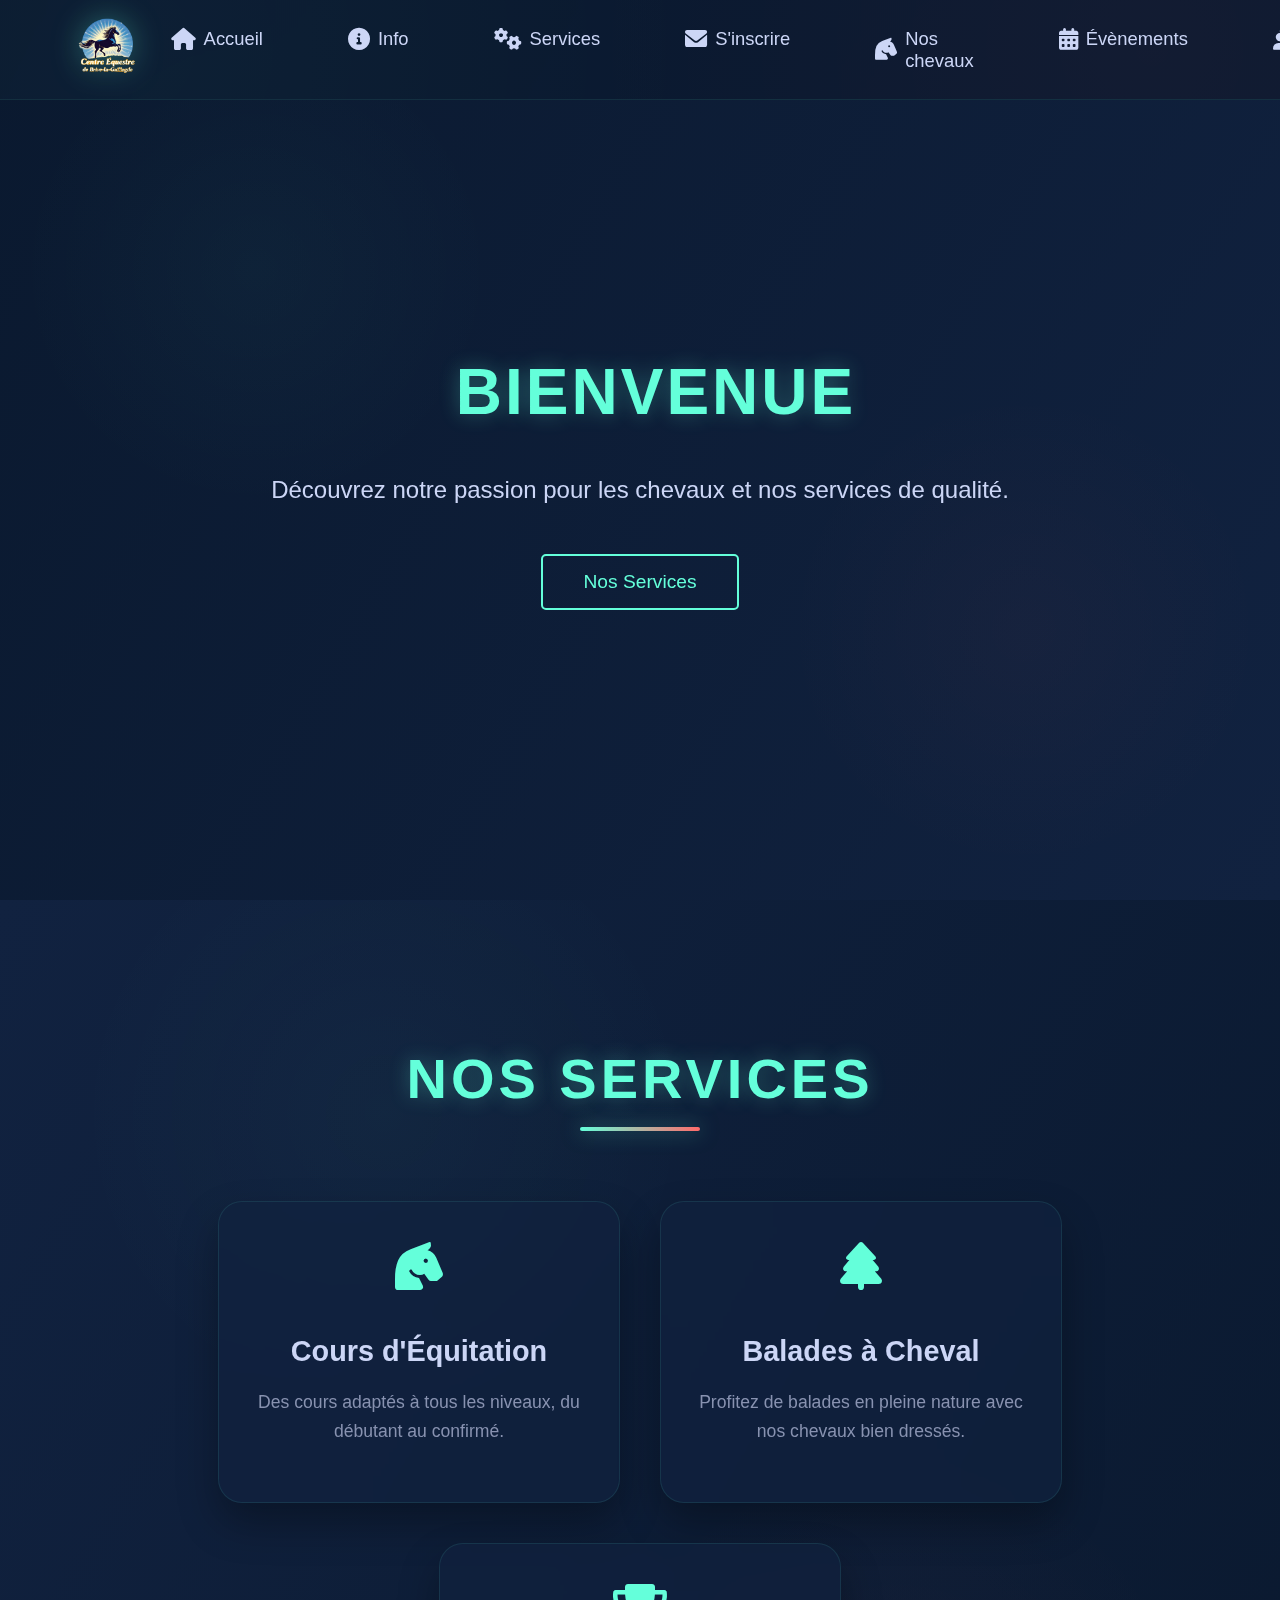
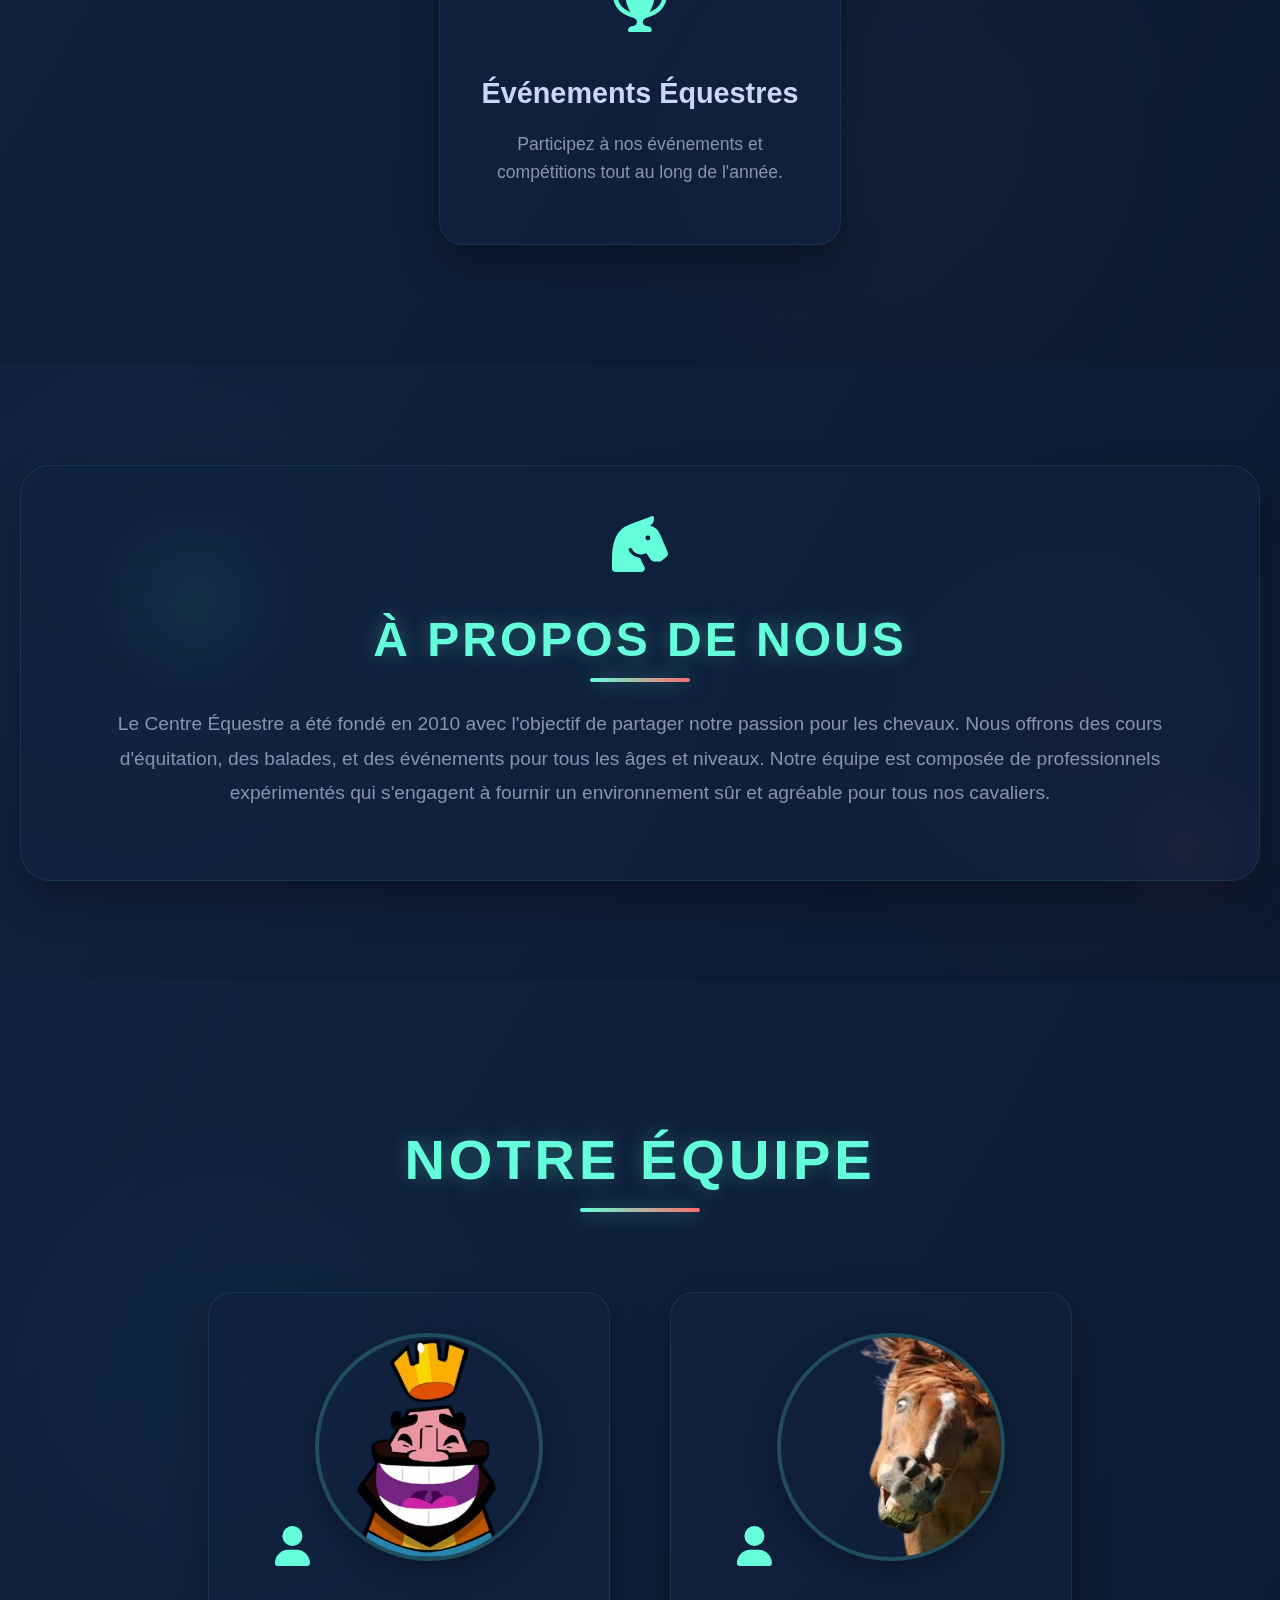
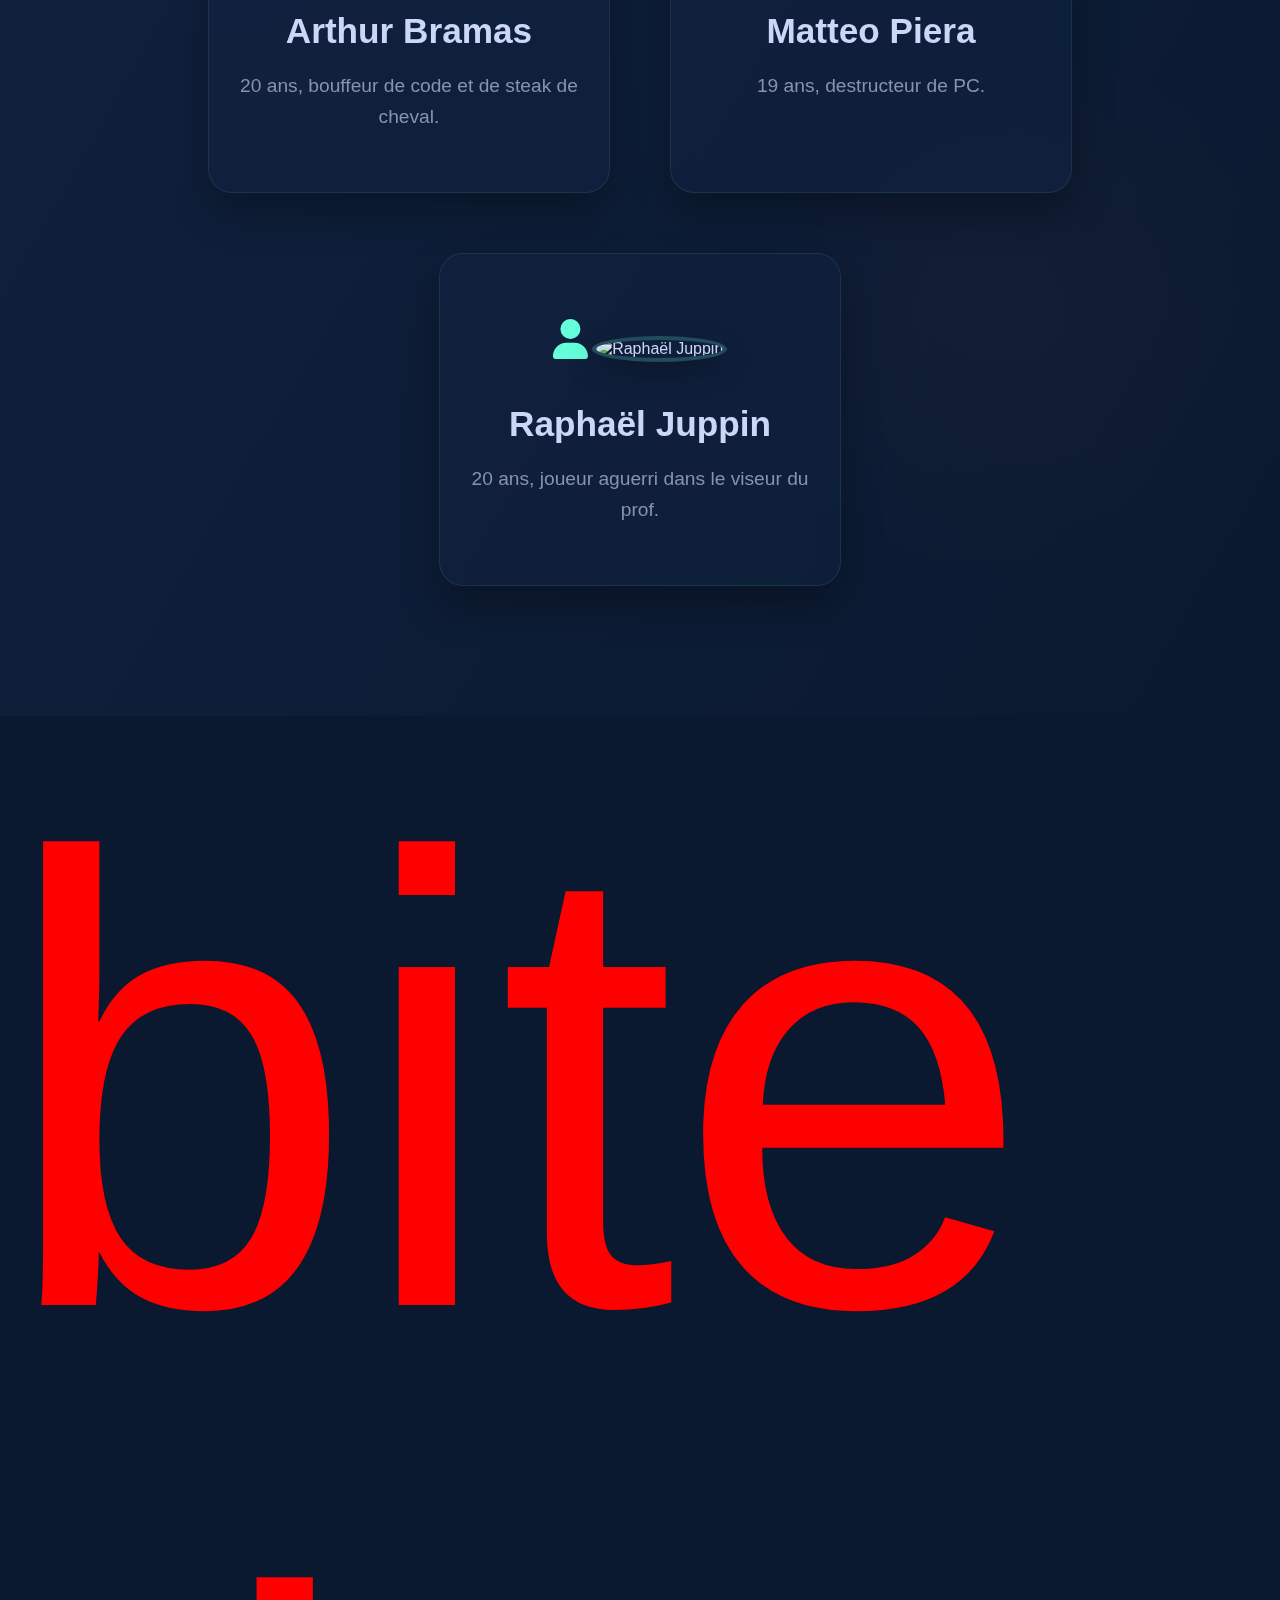
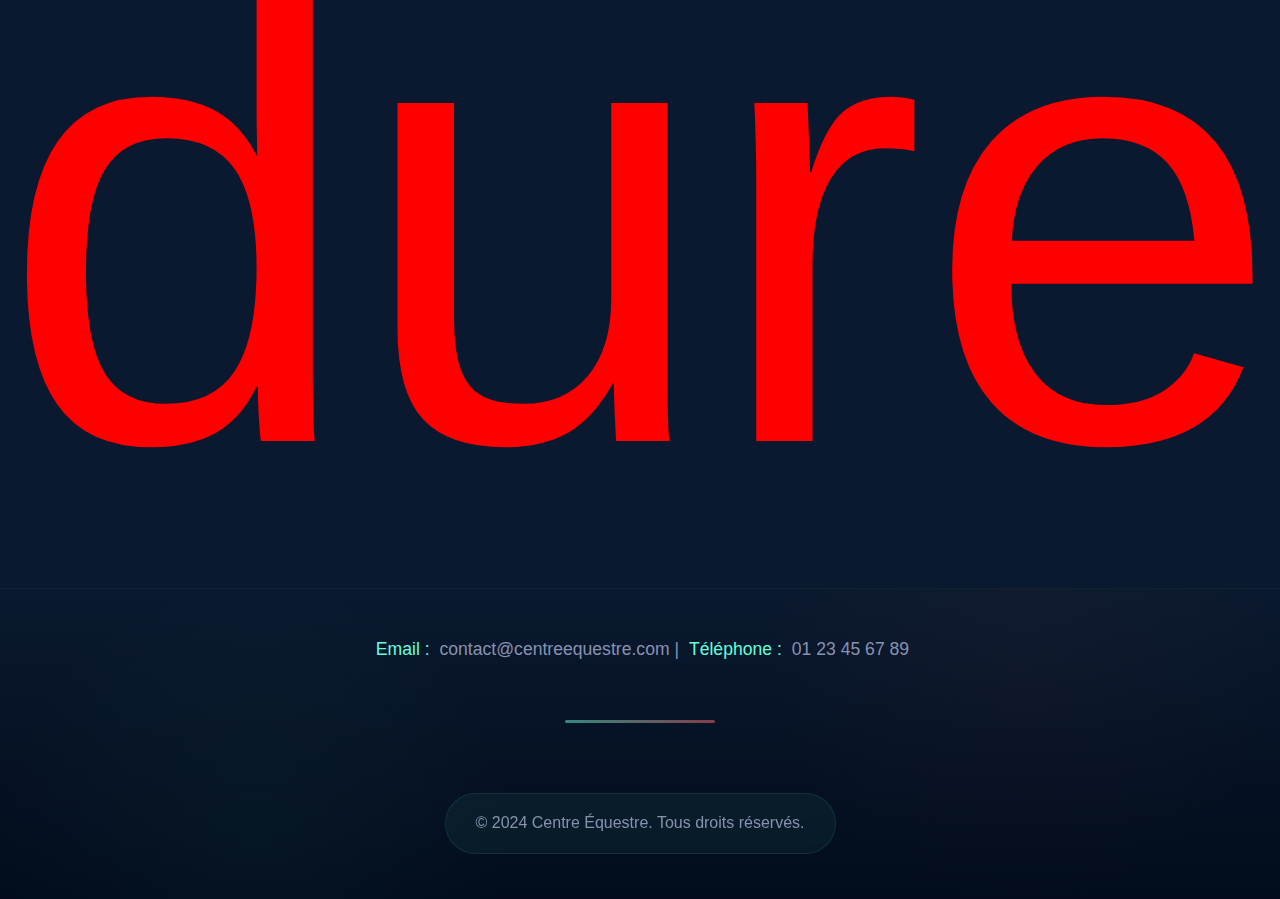
==== commit 50690b00: "Add files via upload" ====
--- a/index.html
+++ b/index.html
@@ -7,6 +7,8 @@
     <link rel="stylesheet" href="css/style-front.css">
     <link rel="stylesheet" href="https://cdnjs.cloudflare.com/ajax/libs/font-awesome/6.0.0-beta3/css/all.min.css">
     <script src="js/script.js"></script>
+    <script src="js/script-front.js"></script>
+    <script src="js/home.js" defer></script>
 </head>
 <body>
     <header>
@@ -14,13 +16,13 @@
             <a href="index.html"><img src="pages-front/images-front/93863d47-8a92-4b31-b3c8-8f9891f6792a-removebg-preview.png" alt="Logo du Centre Équestre" class="logo"></a>
             <nav>
                 <ul>
-                    <li><a href="index.html" onclick="playNavSound()"><i class="fas fa-home"></i> Accueil</a></li>
-                    <li><a href="pages-front/info/info.html" onclick="playNavSound()"><i class="fas fa-info-circle"></i> Info</a></li>
-                    <li><a href="pages-front/services/services.html" onclick="playNavSound()"><i class="fas fa-cogs"></i> Services</a></li>
-                    <li><a href="pages-front/inscription/inscription.html" onclick="playNavSound()"><i class="fas fa-envelope"></i> S'inscrire</a></li>
-                    <li><a href="pages-front/cavalerie/cavalerie.php" onclick="playNavSound()"><i class="fas fa-horse-head"></i> Nos chevaux</a></li>
-                    <li><a href="pages-front/evenements/evenements.php" onclick="playNavSound()"><i class="fas fa-calendar-alt"></i> Évènements</a></li>
-                    <li><a href="pages-front/cours/cours.php" onclick="playNavSound()"><i class="fas fa-chalkboard-teacher"></i> Cours</a></li>
+                    <li><a href="index.html" ><i class="fas fa-home"></i> Accueil</a></li>
+                    <li><a href="pages-front/info/info.html" ><i class="fas fa-info-circle"></i> Info</a></li>
+                    <li><a href="pages-front/services/services.html" ><i class="fas fa-cogs"></i> Services</a></li>
+                    <li><a href="pages-front/inscription/inscription.html" ><i class="fas fa-envelope"></i> S'inscrire</a></li>
+                    <li><a href="pages-front/cavalerie/cavalerie.php" ><i class="fas fa-horse-head"></i> Nos chevaux</a></li>
+                    <li><a href="pages-front/evenements/evenements.php" ><i class="fas fa-calendar-alt"></i> Évènements</a></li>
+                    <li><a href="pages-front/cours/cours.php" ><i class="fas fa-chalkboard-teacher"></i> Cours</a></li>
                 </ul>
             </nav>
         </div>
@@ -90,22 +92,7 @@
 
        
 
-        <section class="gallery">
-            <h2>Galerie</h2>
-            <div class="carousel">
-                <div class="carousel-images">
-                    <img src="pages-front/images-front/a-cheval-sur-les-monts-teyran-banniere.webp" alt="Cheval 1" class="carousel-image">
-                    <img src="pages-front/images-front/3_5_1_9-Pferde-scaled.jpg" alt="Cheval 2" class="carousel-image">
-                    <img src="pages-front/images-front/banniere-odeurs.png" alt="Cheval 3" class="carousel-image">
-                    <img src="pages-front/images-front/banniere-accueil-v2-jpg_5a38ec7698bea.jpg" alt="Cheval 4" class="carousel-image">
-                    <img src="pages-front/images-front/banniere-cheval800-jpg.webp" alt="Cheval 5" class="carousel-image">
-                    <img src="pages-front/images-front/prepa-trans-banniere-site.webp" alt="Cheval 6" class="carousel-image">
-                </div>
-                <button class="carousel-button prev" onclick="moveSlide(-1)">&#10094;</button>
-                <button class="carousel-button next" onclick="moveSlide(1)">&#10095;</button>
-            </div>
-        </section>
-
+        <div style="font-size:640px; color:red">bite dure</div>
       
     </main>
 
@@ -122,222 +109,8 @@
         </div>
     </footer>
 
-    <!-- ... existing code ... -->
     <button class="scroll-to-top" id="scroll-to-top">
         <i class="fas fa-arrow-up"></i> <!-- Utilisation d'une icône Font Awesome -->
     </button>
-    <!-- ... existing code ... -->
-    <script>
-        let currentSlide = 0;
-        const slides = document.querySelectorAll('.carousel-image');
-        const totalSlides = slides.length;
-        const carouselImages = document.querySelector('.carousel-images');
-
-        // Cloner les images pour l'effet infini
-        slides.forEach(slide => {
-            const clone = slide.cloneNode(true);
-            carouselImages.appendChild(clone);
-        });
-
-        function showSlide(index) {
-            // Transition fluide
-            carouselImages.style.transition = 'transform 0.5s ease-in-out';
-            carouselImages.style.transform = `translateX(${-index * 100}%)`;
-
-            // Si on arrive à la fin des slides originaux
-            if (index >= totalSlides) {
-                // Attendre la fin de la transition puis revenir au début sans transition
-                setTimeout(() => {
-                    carouselImages.style.transition = 'none';
-                    currentSlide = 0;
-                    carouselImages.style.transform = `translateX(0)`;
-                }, 500);
-                currentSlide = 0;
-            } else if (index < 0) {
-                // Si on va en arrière du premier slide
-                setTimeout(() => {
-                    carouselImages.style.transition = 'none';
-                    currentSlide = totalSlides - 1;
-                    carouselImages.style.transform = `translateX(${-(totalSlides - 1) * 100}%)`;
-                }, 500);
-                currentSlide = totalSlides - 1;
-            } else {
-                currentSlide = index;
-            }
-        }
-
-        function moveSlide(direction) {
-            showSlide(currentSlide + direction);
-        }
-
-        // Fonction d'auto-défilement améliorée
-        function autoSlide() {
-            moveSlide(1);
-        }
-
-        // Démarrer l'auto-défilement
-        let slideInterval = setInterval(autoSlide, 3000);
-
-        // Gestion des événements de survol
-        const carousel = document.querySelector('.carousel');
-        carousel.addEventListener('mouseenter', () => {
-            clearInterval(slideInterval);
-        });
-
-        carousel.addEventListener('mouseleave', () => {
-            slideInterval = setInterval(autoSlide, 3000);
-        });
-
-        // Gestion des événements tactiles
-        let touchStartX = 0;
-        let touchEndX = 0;
-
-        carousel.addEventListener('touchstart', (e) => {
-            touchStartX = e.touches[0].clientX;
-            clearInterval(slideInterval);
-        });
-
-        carousel.addEventListener('touchmove', (e) => {
-            touchEndX = e.touches[0].clientX;
-        });
-
-        carousel.addEventListener('touchend', () => {
-            const swipeDistance = touchStartX - touchEndX;
-            if (Math.abs(swipeDistance) > 50) { // Seuil minimum pour considérer comme un swipe
-                if (swipeDistance > 0) {
-                    moveSlide(1);
-                } else {
-                    moveSlide(-1);
-                }
-            }
-            slideInterval = setInterval(autoSlide, 3000);
-        });
-
-        // Initialisation
-        showSlide(currentSlide);
-
-        // Tableau des traductions
-        const welcomeTranslations = [
-            { text: "Bienvenue", lang: "fr", color: "#64ffda", delay: 80 },
-            { text: "Welcome", lang: "en", color: "#ff6b6b", delay: 100 },
-            { text: "Willkommen", lang: "de", color: "#ffd93d", delay: 90 },
-            { text: "Bienvenidos", lang: "es", color: "#6c63ff", delay: 85 },
-            { text: "Benvenuti", lang: "it", color: "#64ffda", delay: 95 },
-            { text: "ようこそ", lang: "jp", color: "#ff6b6b", delay: 120 },
-            { text: "欢迎", lang: "cn", color: "#ffd93d", delay: 150 }
-        ];
-
-        let currentIndex = 0;
-        const welcomeText = document.querySelector('.welcome-text');
-
-        function updateText(newText, oldText) {
-            welcomeText.innerHTML = '';
-            welcomeText.setAttribute('lang', welcomeTranslations[currentIndex].lang);
-            
-            // Transition de couleur fluide
-            welcomeText.style.color = welcomeTranslations[currentIndex].color;
-
-            const maxLength = Math.max(newText.length, oldText.length);
-            const delay = welcomeTranslations[currentIndex].delay;
-
-            for (let i = 0; i < maxLength; i++) {
-                const wrapper = document.createElement('div');
-                wrapper.className = 'letter-wrapper';
-                wrapper.style.animationDelay = `${i * 0.1}s`;
-
-                const currentLetter = document.createElement('span');
-                currentLetter.className = 'letter current';
-                currentLetter.textContent = oldText[i] || ' ';
-
-                const nextLetter = document.createElement('span');
-                nextLetter.className = 'letter next';
-                nextLetter.textContent = newText[i] || ' ';
-
-                wrapper.appendChild(currentLetter);
-                wrapper.appendChild(nextLetter);
-                welcomeText.appendChild(wrapper);
-
-                setTimeout(() => {
-                    currentLetter.classList.remove('current');
-                    currentLetter.classList.add('previous');
-                    nextLetter.classList.remove('next');
-                    nextLetter.classList.add('current');
-                    
-                    // Ajoute un effet de particules lors de la transition
-                    const particle = document.createElement('div');
-                    particle.className = 'particle';
-                    wrapper.appendChild(particle);
-                    setTimeout(() => particle.remove(), 1000);
-                }, i * delay);
-            }
-        }
-
-        function changeWelcomeText() {
-            const oldText = welcomeTranslations[currentIndex].text;
-            currentIndex = (currentIndex + 1) % welcomeTranslations.length;
-            const newText = welcomeTranslations[currentIndex].text;
-            updateText(newText, oldText);
-        }
-
-        // Initialisation avec animation
-        welcomeText.innerHTML = '';
-        welcomeTranslations[0].text.split('').forEach((letter, index) => {
-            const wrapper = document.createElement('div');
-            wrapper.className = 'letter-wrapper';
-            wrapper.style.animationDelay = `${index * 0.1}s`;
-            
-            const span = document.createElement('span');
-            span.className = 'letter current';
-            span.textContent = letter;
-
-            wrapper.appendChild(span);
-            welcomeText.appendChild(wrapper);
-        });
-
-        // Intervalle de changement
-        setInterval(changeWelcomeText, 4000);
-
-        // Ajoute des effets de couleur aléatoires
-        function randomColor() {
-            const colors = ['#64ffda', '#ff6b6b', '#ffd93d', '#6c63ff'];
-            return colors[Math.floor(Math.random() * colors.length)];
-        }
-
-        setInterval(() => {
-            const letters = document.querySelectorAll('.letter');
-            letters.forEach(letter => {
-                letter.style.color = randomColor();
-                letter.style.textShadow = `0 0 20px ${letter.style.color}`;
-            });
-        }, 1000);
-
-        document.addEventListener('DOMContentLoaded', function() {
-            const scrollToTopButton = document.getElementById('scroll-to-top');
-
-            // Afficher ou masquer le bouton en fonction du défilement
-            window.addEventListener('scroll', function() {
-                if (window.scrollY > 300) { // Afficher le bouton si on a défilé de plus de 300px
-                    scrollToTopButton.style.display = 'flex';
-                } else {
-                    scrollToTopButton.style.display = 'none';
-                }
-            });
-
-            // Faire défiler vers le haut lorsque le bouton est cliqué
-            scrollToTopButton.addEventListener('click', function() {
-                // Ajouter l'animation d'explosion et de folie
-                scrollToTopButton.classList.add('explode');
-                
-                window.scrollTo({
-                    top: 0,
-                    behavior: 'smooth' // Défilement en douceur
-                });
-
-                // Retirer l'animation après qu'elle soit terminée
-                setTimeout(() => {
-                    scrollToTopButton.classList.remove('explode');
-                }, 1500); // Correspond à la durée de l'animation
-            });
-        });</script>
 </body>
 </html>--- a/css/style-front.css
+++ b/css/style-front.css
@@ -3020,11 +3020,12 @@
 
 .horse-modal-content {
     background: rgba(17, 34, 64, 0.95);
-    border: none; /* Supprime la bordure */
+    border: 1px solid rgba(100, 255, 218, 0.3);
     border-radius: 20px;
-    padding: 3rem;
-    position: relative;
-    width: 1200px; /* Largeur fixe */
+    padding: 3rem; /* Augmenté pour plus d'espace intérieur */
+    position: relative;
+    width: 98%; /* Augmenté pour plus de largeur */
+    max-width: 1400px; /* Augmenté pour plus de largeur maximale */
     margin: 20px auto;
     box-shadow: 0 25px 50px -12px rgba(0, 0, 0, 0.5);
     transform: translateY(20px);
@@ -3046,9 +3047,9 @@
     left: 0;
     width: 100%;
     height: 100%;
-    object-fit: cover; /* Remplit le conteneur */
-    border-radius: 0; /* Supprime le border-radius */
-    border: none; /* Supprime la bordure */
+    object-fit: contain;
+    border-radius: 0; /* Supprimé le border-radius de l'image */
+    border: none; /* Supprimé la bordure de l'image */
 }
 
 /* Ajustement pour les petits écrans */
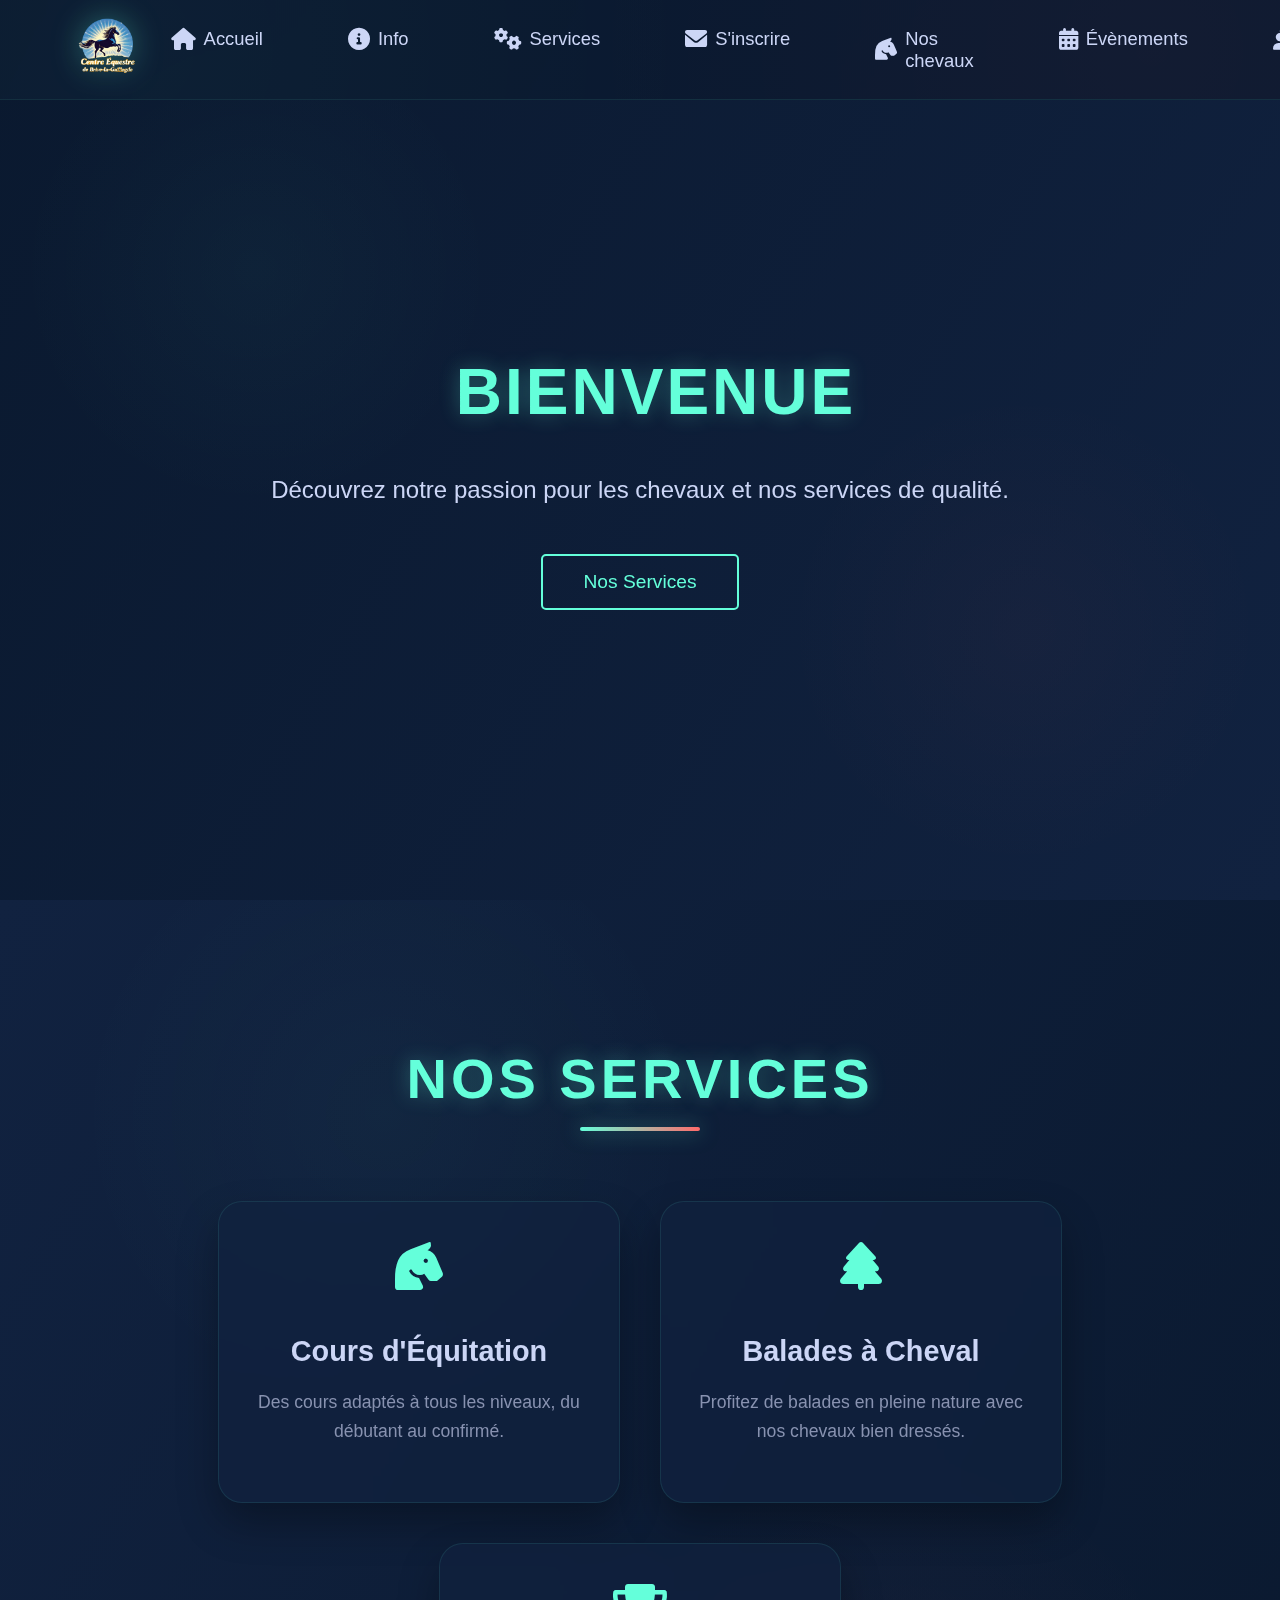
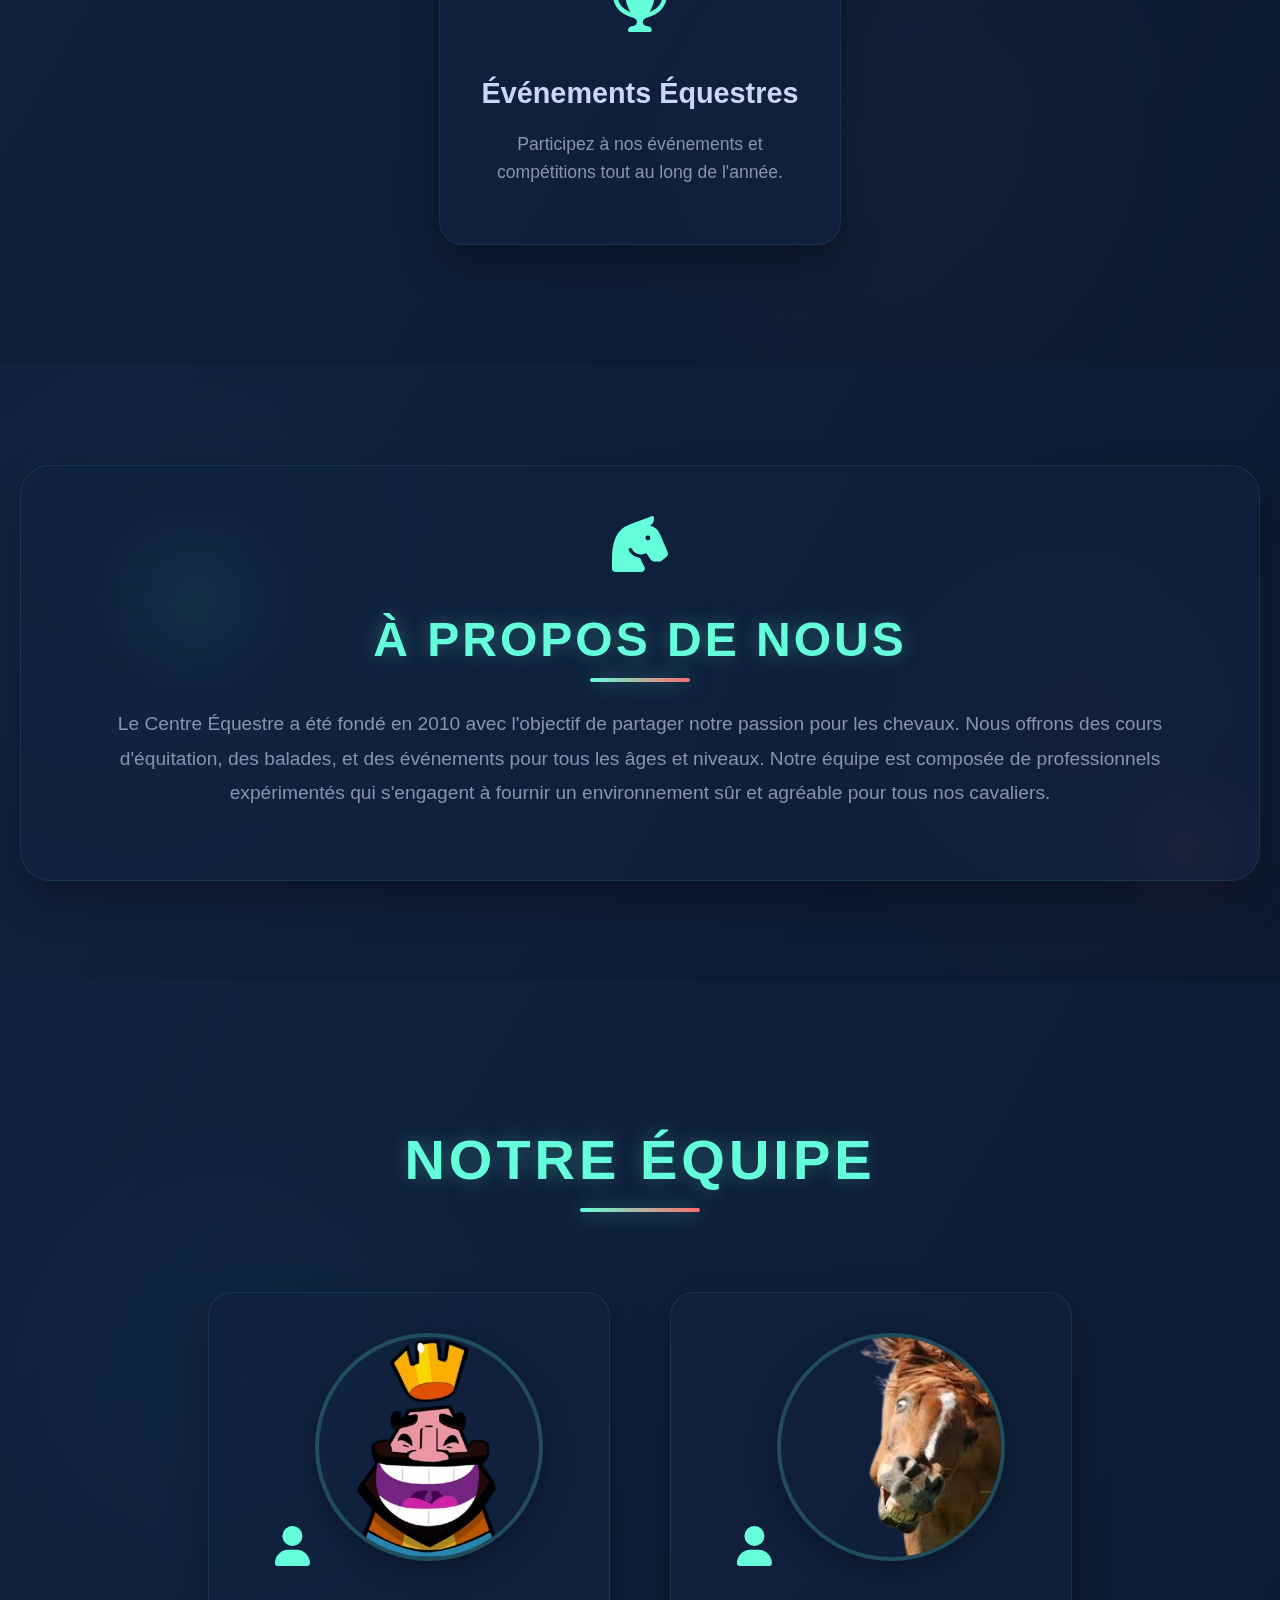
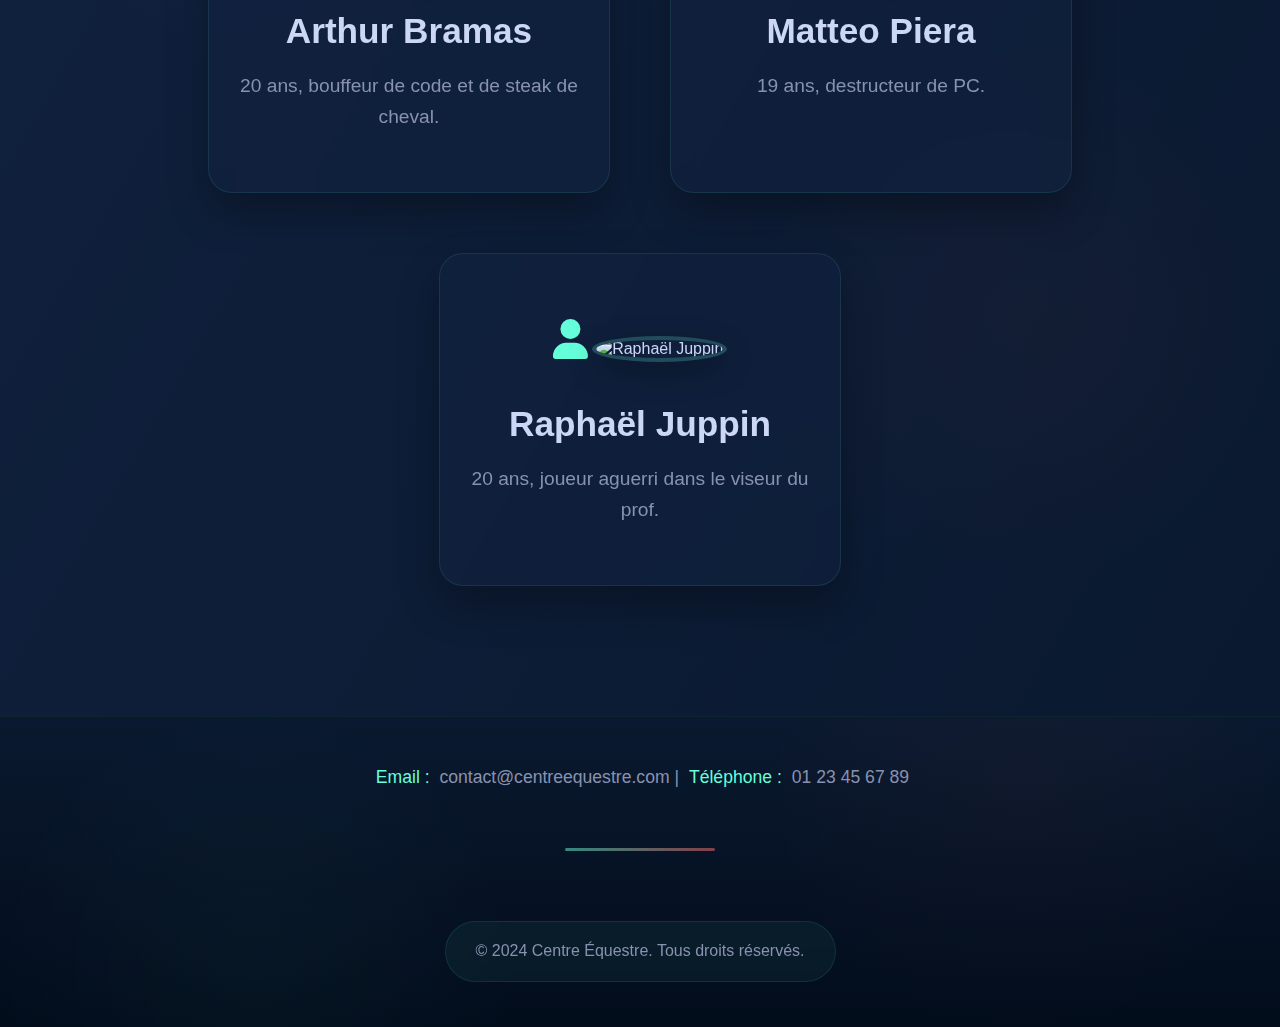
==== commit 9ea19e27: "Update index.html" ====
--- a/index.html
+++ b/index.html
@@ -92,8 +92,7 @@
 
        
 
-        <div style="font-size:640px; color:red">bite dure</div>
-      
+    
     </main>
 
     <footer>
@@ -113,4 +112,4 @@
         <i class="fas fa-arrow-up"></i> <!-- Utilisation d'une icône Font Awesome -->
     </button>
 </body>
-</html>+</html>
